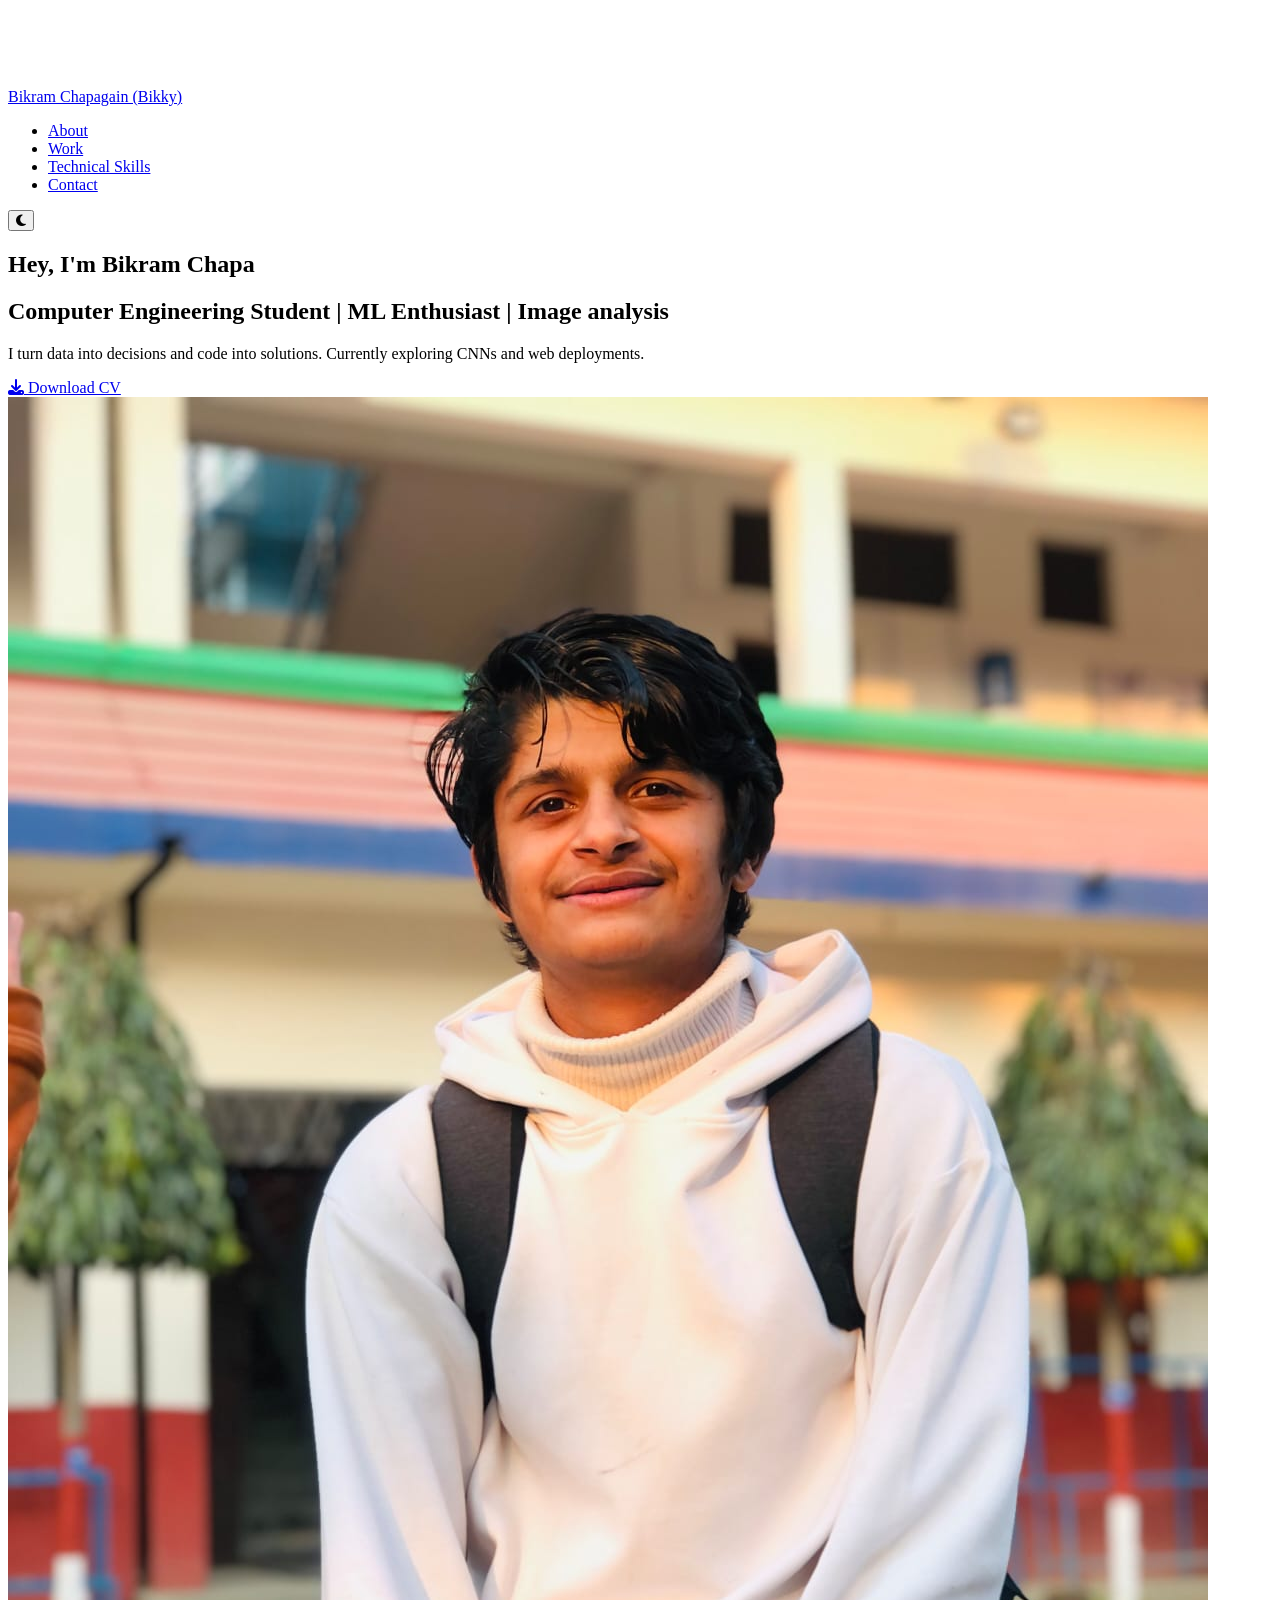
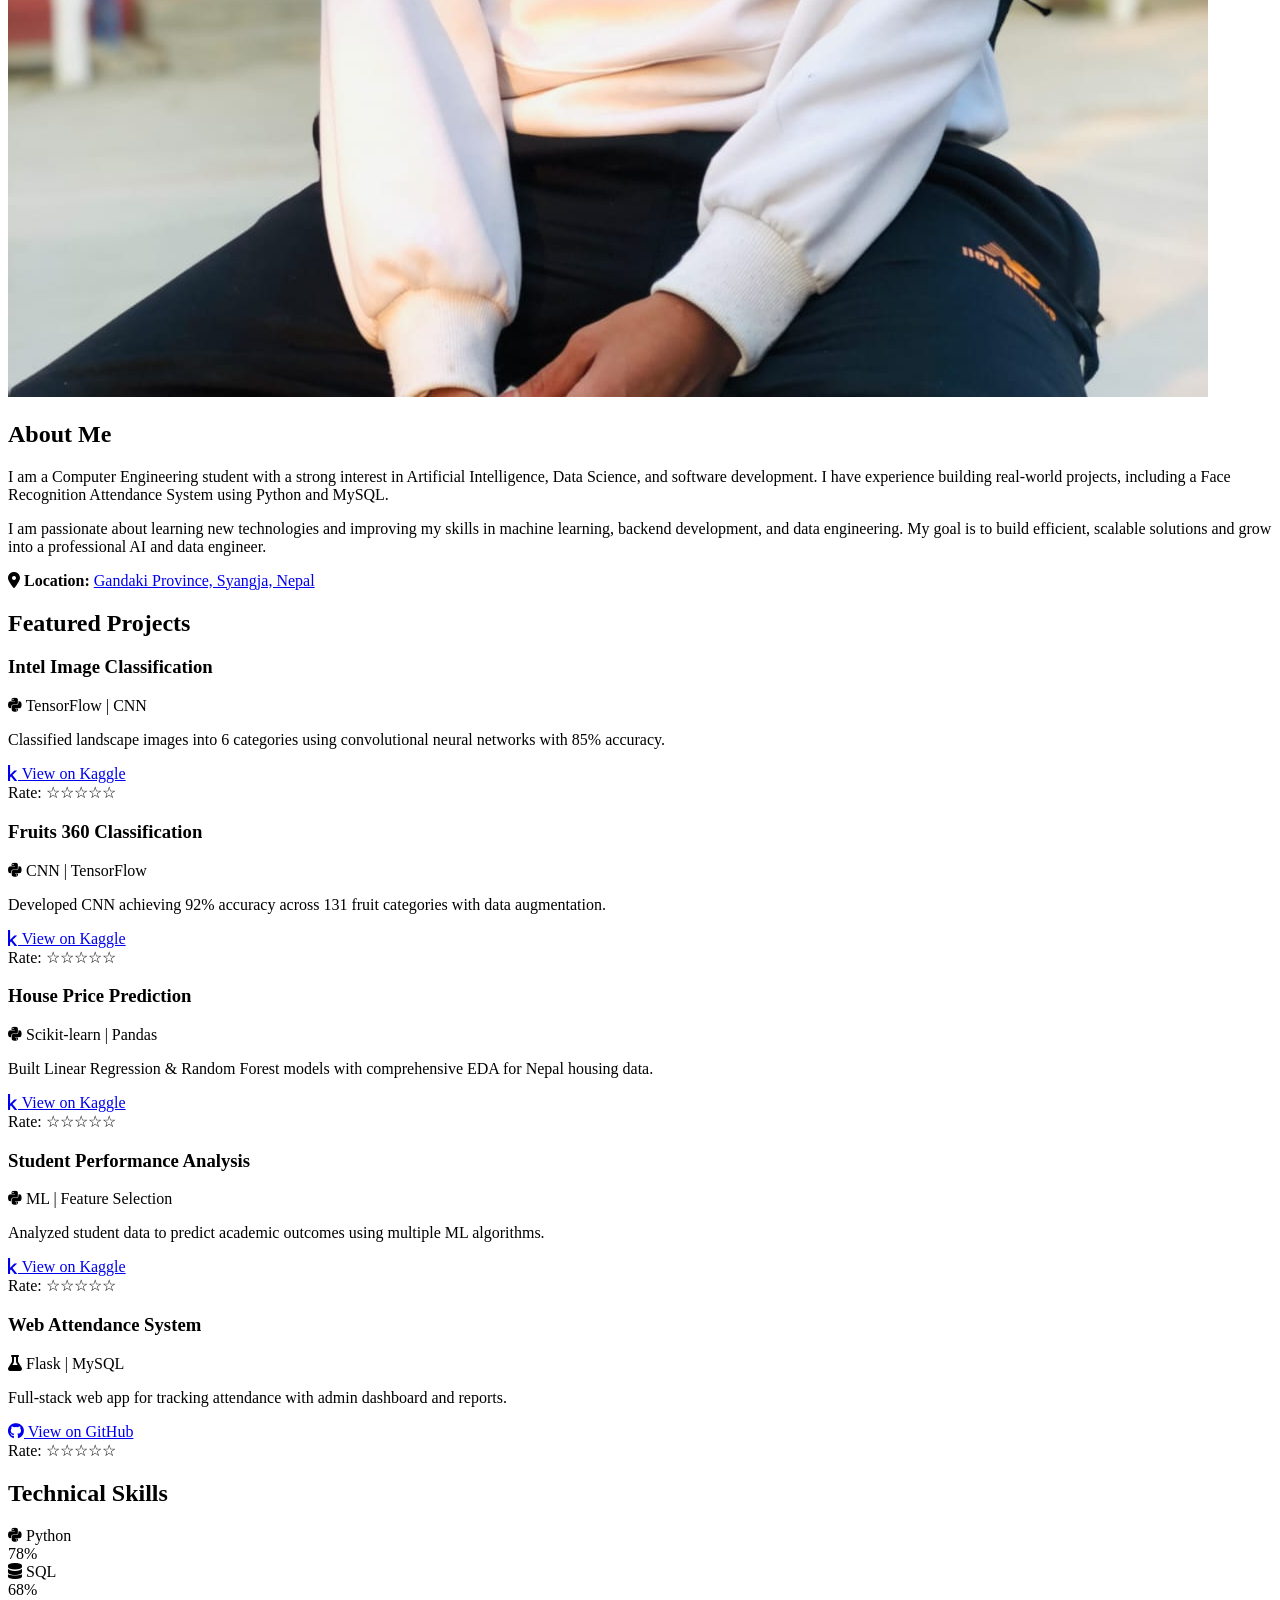
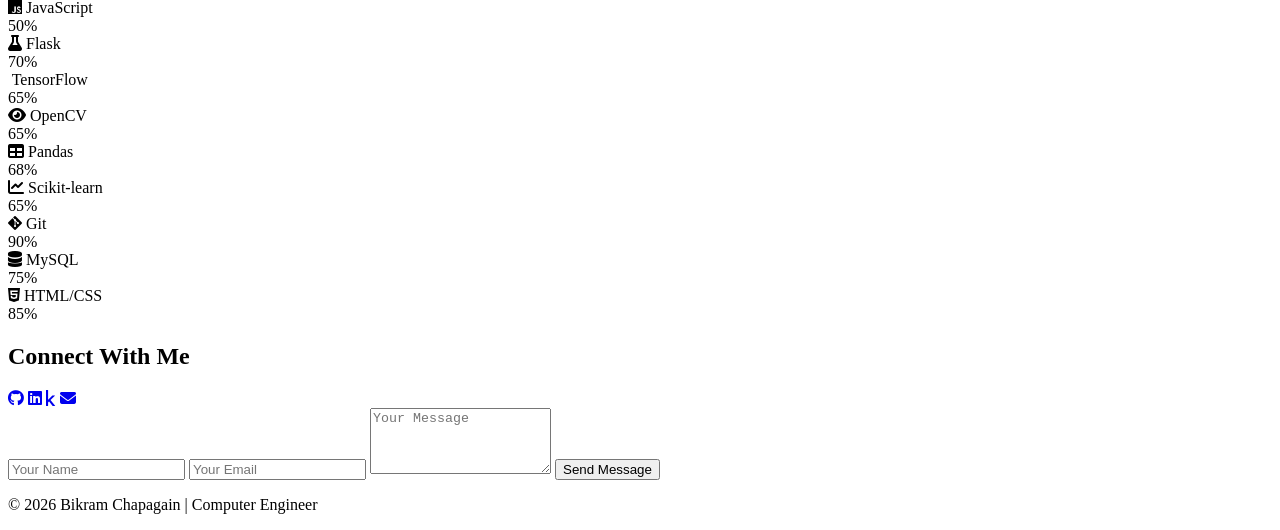
==== index.html @ f002ca0c "Updated portfolio: fixed dark mode toggle (symbols only), added profile image and CV, improved proje" ====
<!DOCTYPE html>
<html lang="en">
<head>
    <meta charset="UTF-8">
    <meta name="viewport" content="width=device-width, initial-scale=1.0">
    <title>Bikram Chapagain | Computer Engineer</title>
    
    <link rel="stylesheet" href="CSS/style.css">
    <link href="https://fonts.googleapis.com/css2?family=Inter:wght@300;400;600;700&display=swap" rel="stylesheet">
    <link rel="stylesheet" href="https://cdnjs.cloudflare.com/ajax/libs/font-awesome/6.5.1/css/all.min.css">
</head>
<body>
    <div class="stars-bg" id="starsBg"></div>

    <nav>
        <div class="container">
            <a href="#" class="logo">Bikram Chapagain (Bikky)</a>
            <ul class="nav-links">
                <li><a href="#about">About</a></li>
                <li><a href="#work">Work</a></li>
                <li><a href="#skills">Technical Skills</a></li>
                <li><a href="#contact">Contact</a></li>
            </ul>
            <button id="darkModeToggle" class="dark-mode-btn">
                <i class="fas fa-moon"></i>
            </button>
        </div>
    </nav>

    <main>
        <!-- Hero Section -->
        <section class="hero">
            <div class="container">
                <div class="hero-wrapper">
                    <div class="hero-text">
                        <h1>Hey, I'm <span class="highlight" id="typingName"></span></h1>
                        <h2>Computer Engineering Student | ML Enthusiast | Image analysis</h2>
                        <p>I turn data into decisions and code into solutions. Currently exploring CNNs and web deployments.</p>
                        <a href="img/cv_Bikram.pdf" download class="btn-cv">
                            <i class="fas fa-download"></i> Download CV
                        </a>
                    </div>
                    <div class="hero-image">
                        <img src="img/profile.png" alt="Bikram Chapagain" class="profile-img">
                    </div>
                </div>
            </div>
        </section>

        <!-- About Section -->
        <section id="about" class="about">
            <div class="container">
                <h2 class="section-title">About Me</h2>
                <div class="about-content">
                    <p>I am a Computer Engineering student with a strong interest in Artificial Intelligence, Data Science, and software development. I have experience building real-world projects, including a Face Recognition Attendance System using Python and MySQL.</p>
                    <p>I am passionate about learning new technologies and improving my skills in machine learning, backend development, and data engineering. My goal is to build efficient, scalable solutions and grow into a professional AI and data engineer.</p>
                    <p><i class="fas fa-map-marker-alt"></i> <strong>Location:</strong> <a href="https://www.google.com/maps?q=Arjunchupari+Rural+Municipality+Syangja+Nepal" target="_blank" class="location-link">Gandaki Province, Syangja, Nepal</a></p>
                </div>
            </div>
        </section>

        <!-- Projects Section -->
        <section id="work" class="projects">
            <div class="container">
                <h2 class="section-title">Featured Projects</h2>
                <div class="project-grid">
                    <div class="project-card">
                        <h3>Intel Image Classification</h3>
                        <p class="tech"><i class="fab fa-python"></i> TensorFlow | CNN</p>
                        <p>Classified landscape images into 6 categories using convolutional neural networks with 85% accuracy.</p>
                        <div class="project-links">
                            <a href="https://www.kaggle.com/code/bikramchapagain/intel-image-classification-project" target="_blank" class="project-link"><i class="fab fa-kaggle"></i> View on Kaggle</a>
                        </div>
                        <div class="rating" data-project="intel">
                            <span>Rate: </span>
                            <span class="stars" data-rating="0">☆☆☆☆☆</span>
                            <span class="rating-message"></span>
                        </div>
                    </div>
                    <div class="project-card">
                        <h3>Fruits 360 Classification</h3>
                        <p class="tech"><i class="fab fa-python"></i> CNN | TensorFlow</p>
                        <p>Developed CNN achieving 92% accuracy across 131 fruit categories with data augmentation.</p>
                        <div class="project-links">
                            <a href="https://www.kaggle.com/code/bikramchapagain/fruits-360-image-classification-project" target="_blank" class="project-link"><i class="fab fa-kaggle"></i> View on Kaggle</a>
                        </div>
                        <div class="rating" data-project="fruits">
                            <span>Rate: </span>
                            <span class="stars" data-rating="0">☆☆☆☆☆</span>
                            <span class="rating-message"></span>
                        </div>
                    </div>
                    <div class="project-card">
                        <h3>House Price Prediction</h3>
                        <p class="tech"><i class="fab fa-python"></i> Scikit-learn | Pandas</p>
                        <p>Built Linear Regression & Random Forest models with comprehensive EDA for Nepal housing data.</p>
                        <div class="project-links">
                            <a href="https://www.kaggle.com/code/bikramchapagain/house-price-prediction" target="_blank" class="project-link"><i class="fab fa-kaggle"></i> View on Kaggle</a>
                        </div>
                        <div class="rating" data-project="houseprice">
                            <span>Rate: </span>
                            <span class="stars" data-rating="0">☆☆☆☆☆</span>
                            <span class="rating-message"></span>
                        </div>
                    </div>
                    <div class="project-card">
                        <h3>Student Performance Analysis</h3>
                        <p class="tech"><i class="fab fa-python"></i> ML | Feature Selection</p>
                        <p>Analyzed student data to predict academic outcomes using multiple ML algorithms.</p>
                        <div class="project-links">
                            <a href="https://www.kaggle.com/code/bikramchapagain/student-academic-performance-analysis-grade-p" target="_blank" class="project-link"><i class="fab fa-kaggle"></i> View on Kaggle</a>
                        </div>
                        <div class="rating" data-project="student">
                            <span>Rate: </span>
                            <span class="stars" data-rating="0">☆☆☆☆☆</span>
                            <span class="rating-message"></span>
                        </div>
                    </div>
                    <div class="project-card">
                        <h3>Web Attendance System</h3>
                        <p class="tech"><i class="fas fa-flask"></i> Flask | MySQL</p>
                        <p>Full-stack web app for tracking attendance with admin dashboard and reports.</p>
                        <div class="project-links">
                            <a href="https://github.com/bikram76334" target="_blank" class="project-link"><i class="fab fa-github"></i> View on GitHub</a>
                        </div>
                        <div class="rating" data-project="attendance">
                            <span>Rate: </span>
                            <span class="stars" data-rating="0">☆☆☆☆☆</span>
                            <span class="rating-message"></span>
                        </div>
                    </div>
                </div>
            </div>
        </section>

        <!-- Skills Section -->
        <section id="skills" class="skills-section">
            <div class="container">
                <h2 class="section-title">Technical Skills</h2>
                <div class="skill-list">
                    <div class="skill-item"><span><i class="fab fa-python"></i> Python</span><div class="progress-bar"><div class="progress" style="width: 78%"></div></div><span class="percentage">78%</span></div>
                    <div class="skill-item"><span><i class="fas fa-database"></i> SQL</span><div class="progress-bar"><div class="progress" style="width: 68%"></div></div><span class="percentage">68%</span></div>
                    <div class="skill-item"><span><i class="fab fa-js"></i> JavaScript</span><div class="progress-bar"><div class="progress" style="width: 50%"></div></div><span class="percentage">50%</span></div>
                    <div class="skill-item"><span><i class="fas fa-flask"></i> Flask</span><div class="progress-bar"><div class="progress" style="width: 70%"></div></div><span class="percentage">70%</span></div>
                    <div class="skill-item"><span><i class="fab fa-tensorflow"></i> TensorFlow</span><div class="progress-bar"><div class="progress" style="width: 65%"></div></div><span class="percentage">65%</span></div>
                    <div class="skill-item"><span><i class="fas fa-eye"></i> OpenCV</span><div class="progress-bar"><div class="progress" style="width: 65%"></div></div><span class="percentage">65%</span></div>
                    <div class="skill-item"><span><i class="fas fa-table"></i> Pandas</span><div class="progress-bar"><div class="progress" style="width: 68%"></div></div><span class="percentage">68%</span></div>
                    <div class="skill-item"><span><i class="fas fa-chart-line"></i> Scikit-learn</span><div class="progress-bar"><div class="progress" style="width: 65%"></div></div><span class="percentage">65%</span></div>
                    <div class="skill-item"><span><i class="fab fa-git-alt"></i> Git</span><div class="progress-bar"><div class="progress" style="width: 90%"></div></div><span class="percentage">90%</span></div>
                    <div class="skill-item"><span><i class="fas fa-database"></i> MySQL</span><div class="progress-bar"><div class="progress" style="width: 75%"></div></div><span class="percentage">75%</span></div>
                    <div class="skill-item"><span><i class="fab fa-html5"></i> HTML/CSS</span><div class="progress-bar"><div class="progress" style="width: 85%"></div></div><span class="percentage">85%</span></div>
                </div>
            </div>
        </section>

        <!-- Contact Section -->
        <section id="contact" class="contact">
            <div class="container">
                <h2 class="section-title">Connect With Me</h2>
                <div class="contact-grid">
                    <div class="social-icons">
                        <a href="https://github.com/bikram76334" target="_blank" class="social-icon"><i class="fab fa-github"></i></a>
                        <a href="https://www.linkedin.com/in/bikram-chapagain-55b364392" target="_blank" class="social-icon"><i class="fab fa-linkedin"></i></a>
                        <a href="https://www.kaggle.com/bikramchapagain" target="_blank" class="social-icon"><i class="fab fa-kaggle"></i></a>
                        <a href="mailto:bikram204sharma@gmail.com" class="social-icon"><i class="fas fa-envelope"></i></a>
                    </div>
                    <form class="contact-form" id="contactForm">
                        <input type="text" name="name" placeholder="Your Name" required>
                        <input type="email" name="email" placeholder="Your Email" required>
                        <textarea name="message" rows="4" placeholder="Your Message" required></textarea>
                        <button type="submit" class="btn-primary">Send Message</button>
                        <div id="formStatus" style="margin-top: 10px;"></div>
                    </form>
                </div>
            </div>
        </section>
    </main>

    <footer>
        <div class="container">
            <p>© 2026 Bikram Chapagain | Computer Engineer</p>
        </div>
    </footer>

    <script>
        // Dark Mode - Symbols only
        const darkModeToggle = document.getElementById('darkModeToggle');
        const body = document.body;
        
        // Check saved preference
        if (localStorage.getItem('darkMode') === 'enabled') {
            body.classList.add('dark-mode');
            darkModeToggle.innerHTML = '<i class="fas fa-sun"></i>';
        } else {
            darkModeToggle.innerHTML = '<i class="fas fa-moon"></i>';
        }
        
        // Toggle dark mode
        darkModeToggle.addEventListener('click', () => {
            body.classList.toggle('dark-mode');
            
            if (body.classList.contains('dark-mode')) {
                localStorage.setItem('darkMode', 'enabled');
                darkModeToggle.innerHTML = '<i class="fas fa-sun"></i>';
            } else {
                localStorage.setItem('darkMode', 'disabled');
                darkModeToggle.innerHTML = '<i class="fas fa-moon"></i>';
            }
        });

        // Typing animation
        const names = ["Bikram Chapagain", "Bikky"];
        let nameIndex = 0, charIndex = 0, isDeleting = false;
        const typingElement = document.getElementById("typingName");
        
        function typeEffect() {
            if (!typingElement) return;
            const currentName = names[nameIndex];
            if (isDeleting) {
                charIndex--;
                typingElement.textContent = currentName.substring(0, charIndex);
            } else {
                charIndex++;
                typingElement.textContent = currentName.substring(0, charIndex);
            }
            if (!isDeleting && charIndex === currentName.length) {
                isDeleting = true;
                setTimeout(typeEffect, 2000);
                return;
            }
            if (isDeleting && charIndex === 0) {
                isDeleting = false;
                nameIndex = (nameIndex + 1) % names.length;
                setTimeout(typeEffect, 500);
                return;
            }
            setTimeout(typeEffect, isDeleting ? 100 : 150);
        }
        typeEffect();

        // Rating system
        function updateStarsDisplay(element, rating) {
            const fullStars = '★'.repeat(rating);
            const emptyStars = '☆'.repeat(5 - rating);
            element.textContent = fullStars + emptyStars;
        }
        
        document.querySelectorAll('.rating').forEach(ratingContainer => {
            const starsSpan = ratingContainer.querySelector('.stars');
            const messageSpan = ratingContainer.querySelector('.rating-message');
            const projectId = ratingContainer.dataset.project;
            const savedRating = localStorage.getItem(`rating_${projectId}`);
            
            if (savedRating) {
                updateStarsDisplay(starsSpan, parseInt(savedRating));
                messageSpan.textContent = `⭐ Rated ${savedRating}/5`;
            }
            
            starsSpan.addEventListener('click', (e) => {
                const rect = starsSpan.getBoundingClientRect();
                const clickX = e.clientX - rect.left;
                const starWidth = rect.width / 5;
                const rating = Math.floor(clickX / starWidth) + 1;
                localStorage.setItem(`rating_${projectId}`, rating);
                updateStarsDisplay(starsSpan, rating);
                messageSpan.textContent = `⭐ Thanks! You rated ${rating}/5`;
                setTimeout(() => {
                    messageSpan.textContent = `Rated ${rating}/5`;
                }, 2000);
            });
        });

        // Contact form
        document.getElementById('contactForm').addEventListener('submit', function(e) {
            e.preventDefault();
            document.getElementById('formStatus').innerHTML = '<p style="color: #10b981;">✓ Message sent! I\'ll get back to you soon.</p>';
            this.reset();
            setTimeout(() => {
                document.getElementById('formStatus').innerHTML = '';
            }, 3000);
        });

        // Animate progress bars
        const observerOptions = { threshold: 0.5 };
        const observer = new IntersectionObserver((entries) => {
            entries.forEach(entry => {
                if (entry.isIntersecting) {
                    const progressBars = entry.target.querySelectorAll('.progress');
                    progressBars.forEach(bar => {
                        const width = bar.style.width;
                        bar.style.width = '0';
                        setTimeout(() => { bar.style.width = width; }, 100);
                    });
                    observer.unobserve(entry.target);
                }
            });
        }, observerOptions);
        
        const skillsSection = document.querySelector('#skills');
        if (skillsSection) observer.observe(skillsSection);

        // Smooth scrolling
        document.querySelectorAll('a[href^="#"]').forEach(anchor => {
            anchor.addEventListener('click', function (e) {
                e.preventDefault();
                const target = document.querySelector(this.getAttribute('href'));
                if (target) {
                    target.scrollIntoView({ behavior: 'smooth' });
                }
            });
        });
        
        // Create stars
        function createStars() {
            const starsBg = document.getElementById('starsBg');
            for (let i = 0; i < 30; i++) {
                const star = document.createElement('div');
                star.className = 'star';
                star.style.left = Math.random() * 100 + '%';
                star.style.top = Math.random() * 100 + '%';
                star.style.width = Math.random() * 3 + 1 + 'px';
                star.style.height = star.style.width;
                star.style.animationDelay = Math.random() * 3 + 's';
                starsBg.appendChild(star);
            }
        }
        createStars();
    </script>
</body>
</html>
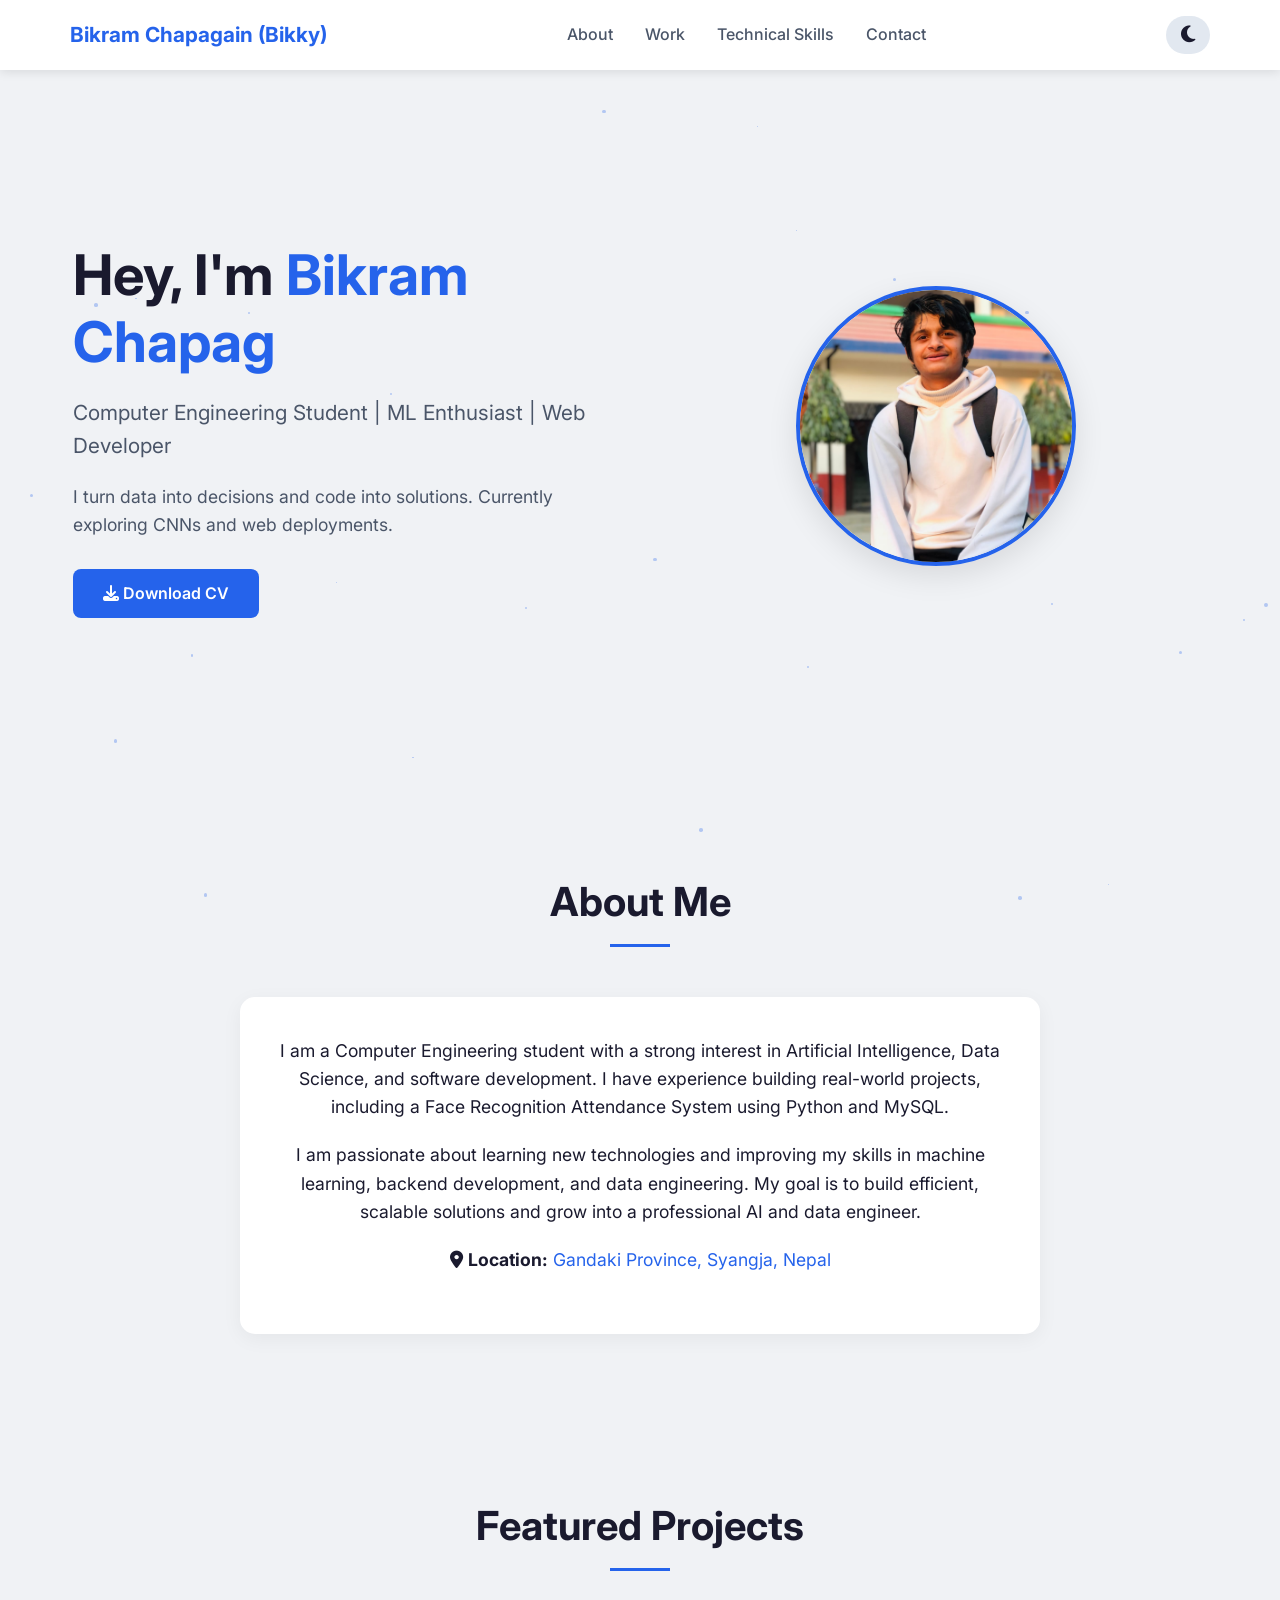
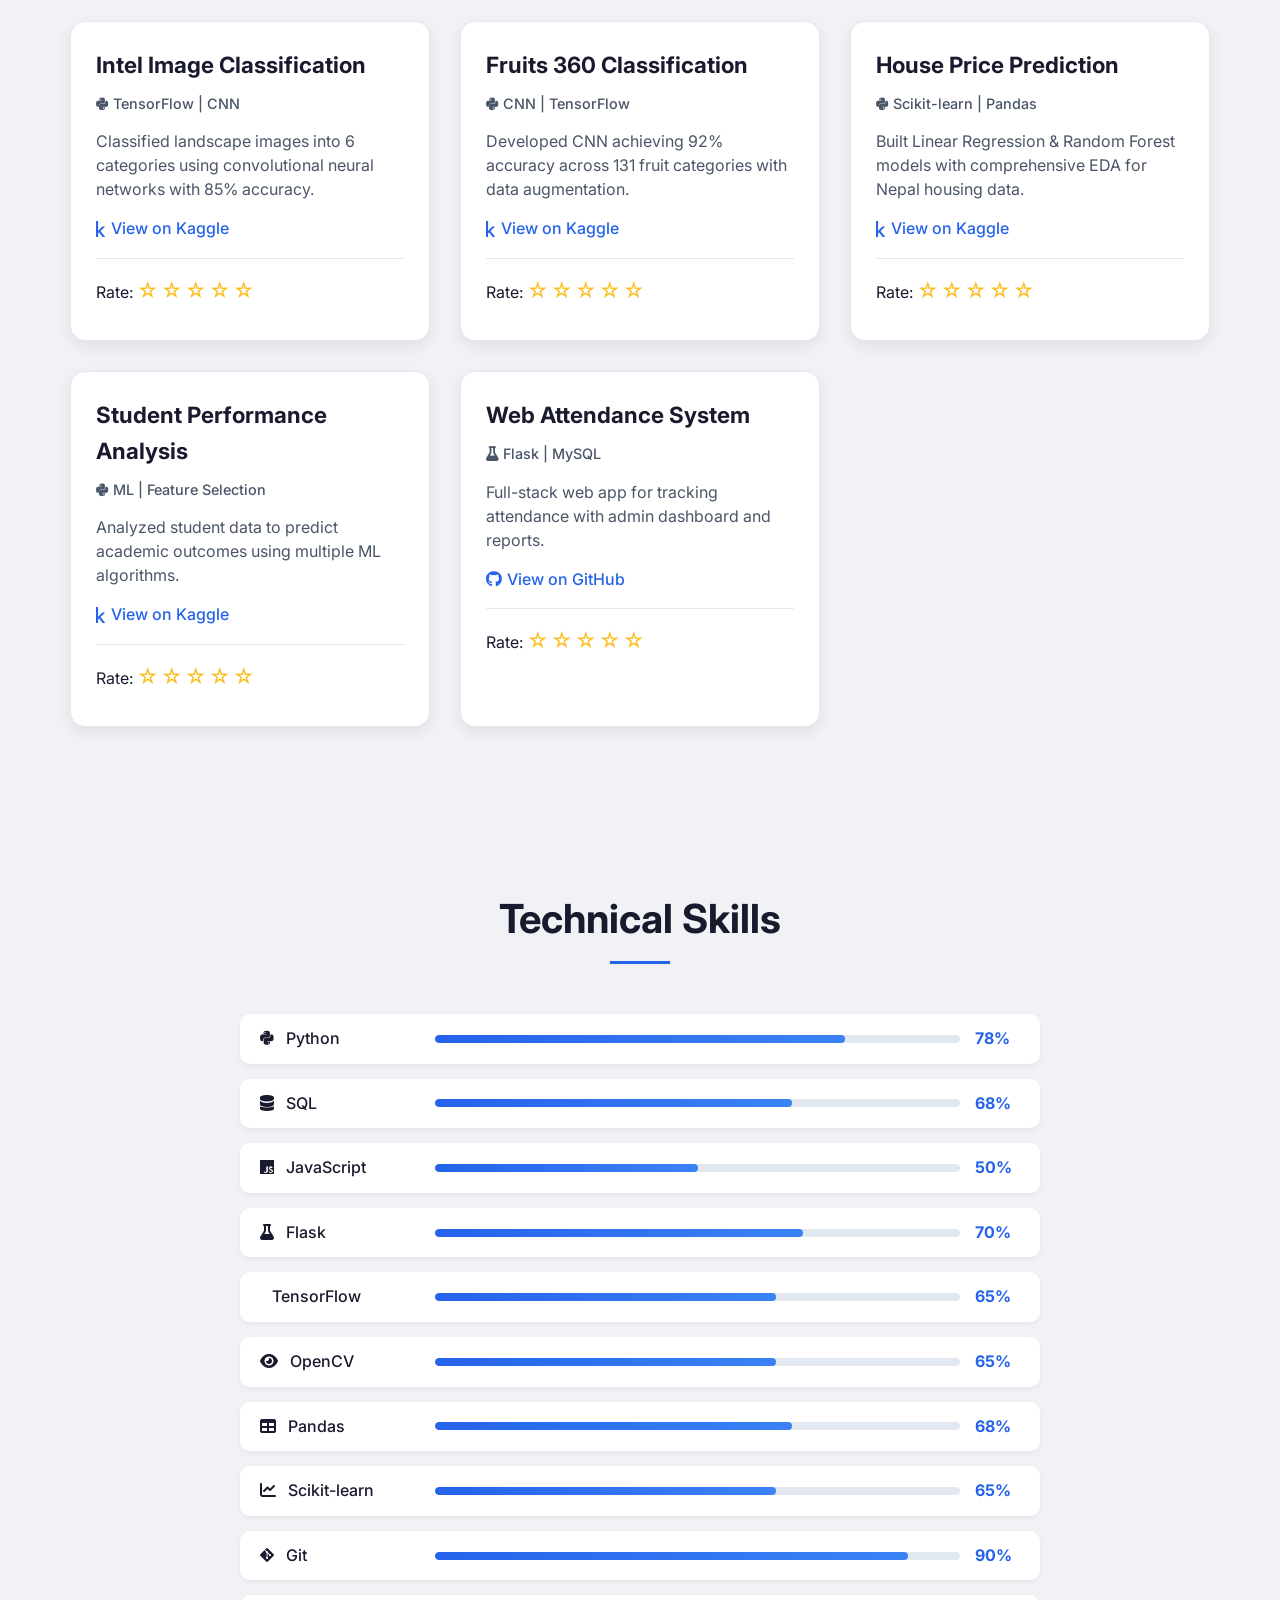
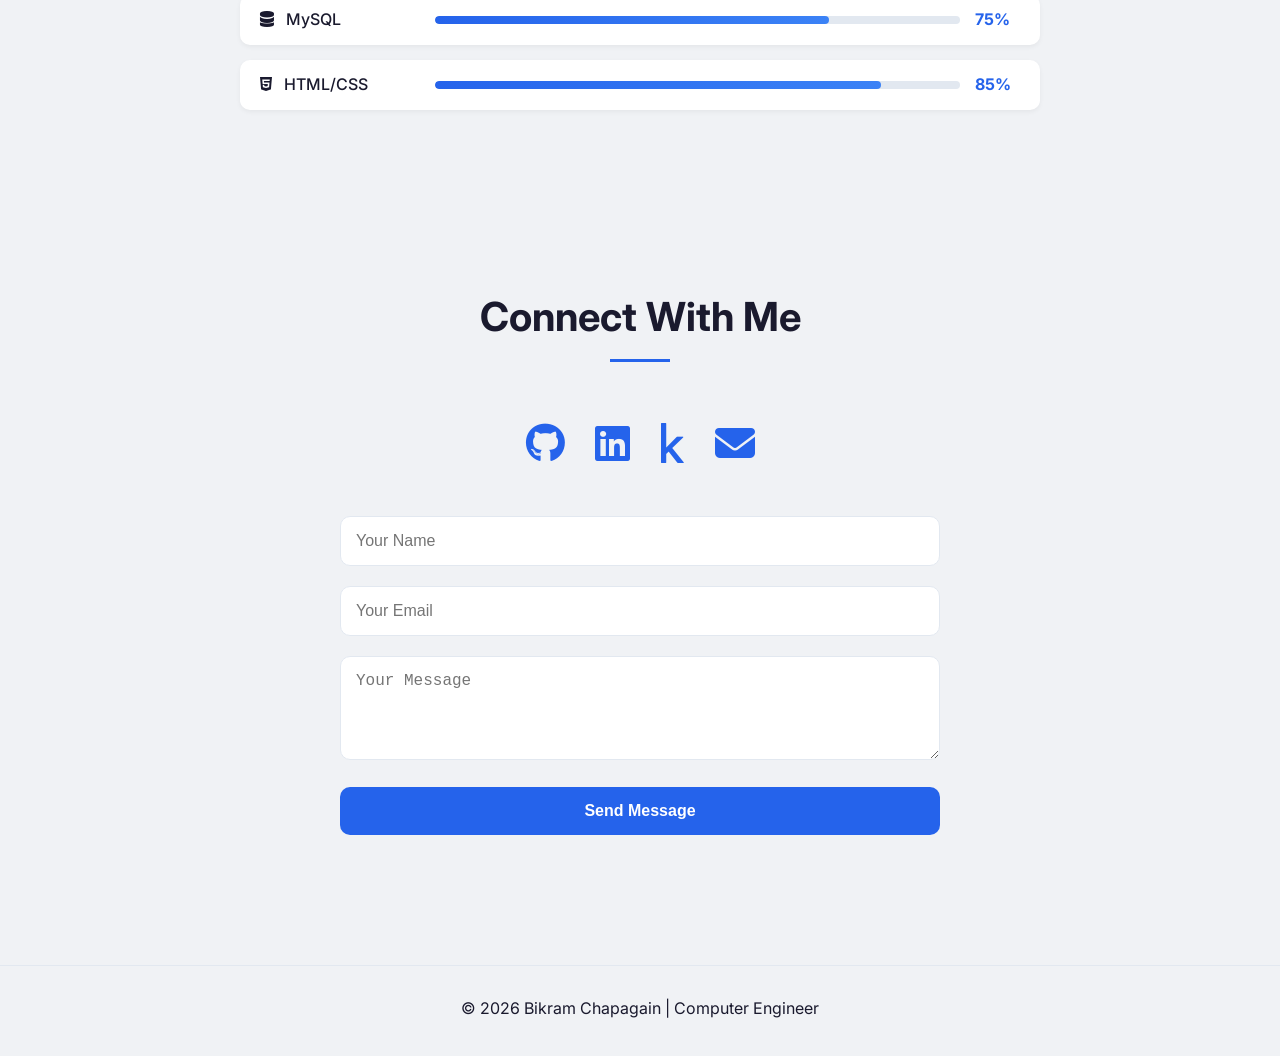
==== commit 1c3354d8: "Updates index.html" ====
--- a/index.html
+++ b/index.html
@@ -4,10 +4,554 @@
     <meta charset="UTF-8">
     <meta name="viewport" content="width=device-width, initial-scale=1.0">
     <title>Bikram Chapagain | Computer Engineer</title>
-    
-    <link rel="stylesheet" href="CSS/style.css">
     <link href="https://fonts.googleapis.com/css2?family=Inter:wght@300;400;600;700&display=swap" rel="stylesheet">
     <link rel="stylesheet" href="https://cdnjs.cloudflare.com/ajax/libs/font-awesome/6.5.1/css/all.min.css">
+    
+    <style>
+        * {
+            margin: 0;
+            padding: 0;
+            box-sizing: border-box;
+        }
+
+        body {
+            font-family: 'Inter', 'Segoe UI', sans-serif;
+            background: #f0f2f5;
+            color: #1a1a2e;
+            transition: background 0.3s ease, color 0.3s ease;
+            line-height: 1.6;
+        }
+
+        /* DARK MODE */
+        body.dark-mode {
+            background: #0a0e27;
+            color: #e0e0e0;
+        }
+
+        body.dark-mode .project-card {
+            background: #151f3a;
+            border: 1px solid #2a3a5a;
+        }
+
+        body.dark-mode .skill-item {
+            background: #151f3a;
+        }
+
+        body.dark-mode .contact-form input,
+        body.dark-mode .contact-form textarea {
+            background: #151f3a;
+            border-color: #2a3a5a;
+            color: white;
+        }
+
+        body.dark-mode nav {
+            background: #0a0e27;
+            border-bottom-color: #2a3a5a;
+        }
+
+        body.dark-mode .about-content {
+            background: #151f3a;
+        }
+
+        /* Container */
+        .container {
+            max-width: 1200px;
+            margin: 0 auto;
+            padding: 0 30px;
+        }
+
+        /* Navigation */
+        nav {
+            background: white;
+            box-shadow: 0 2px 10px rgba(0, 0, 0, 0.1);
+            position: sticky;
+            top: 0;
+            z-index: 100;
+            padding: 1rem 0;
+            transition: background 0.3s ease;
+        }
+
+        nav .container {
+            display: flex;
+            justify-content: space-between;
+            align-items: center;
+            flex-wrap: wrap;
+            gap: 20px;
+        }
+
+        .logo {
+            font-size: 1.3rem;
+            font-weight: 700;
+            color: #2563eb;
+            text-decoration: none;
+        }
+
+        .nav-links {
+            display: flex;
+            gap: 2rem;
+            list-style: none;
+        }
+
+        .nav-links a {
+            color: #4a5568;
+            text-decoration: none;
+            transition: color 0.3s;
+            font-weight: 500;
+        }
+
+        body.dark-mode .nav-links a {
+            color: #cbd5e1;
+        }
+
+        .nav-links a:hover {
+            color: #2563eb;
+        }
+
+        .dark-mode-btn {
+            background: #e2e8f0;
+            border: none;
+            font-size: 1.2rem;
+            cursor: pointer;
+            padding: 8px 15px;
+            border-radius: 25px;
+            transition: all 0.3s;
+            color: #1a1a2e;
+        }
+
+        body.dark-mode .dark-mode-btn {
+            background: #2d3748;
+            color: #ffd700;
+        }
+
+        .dark-mode-btn:hover {
+            transform: scale(1.05);
+        }
+
+        /* Hero Section */
+        .hero {
+            padding: 80px 0;
+            min-height: 80vh;
+            display: flex;
+            align-items: center;
+        }
+
+        .hero-wrapper {
+            display: flex;
+            align-items: center;
+            gap: 50px;
+            flex-wrap: wrap;
+        }
+
+        .hero-text {
+            flex: 1;
+        }
+
+        .hero-text h1 {
+            font-size: 3.5rem;
+            margin-bottom: 20px;
+            line-height: 1.2;
+            color: #1a1a2e;
+        }
+
+        body.dark-mode .hero-text h1 {
+            color: white;
+        }
+
+        .highlight {
+            color: #2563eb;
+            font-weight: bold;
+        }
+
+        .hero-text h2 {
+            font-size: 1.3rem;
+            margin-bottom: 20px;
+            font-weight: 400;
+            color: #4a5568;
+        }
+
+        body.dark-mode .hero-text h2 {
+            color: #cbd5e1;
+        }
+
+        .hero-text p {
+            margin-bottom: 30px;
+            font-size: 1.1rem;
+            color: #4a5568;
+        }
+
+        body.dark-mode .hero-text p {
+            color: #cbd5e1;
+        }
+
+        .btn-cv {
+            display: inline-block;
+            padding: 12px 30px;
+            background: #2563eb;
+            color: white;
+            text-decoration: none;
+            border-radius: 8px;
+            font-weight: 600;
+            transition: all 0.3s;
+            border: none;
+            cursor: pointer;
+        }
+
+        .btn-cv:hover {
+            background: #1d4ed8;
+            transform: translateY(-2px);
+            box-shadow: 0 5px 15px rgba(37, 99, 235, 0.3);
+        }
+
+        .hero-image {
+            flex: 1;
+            text-align: center;
+        }
+
+        .profile-img {
+            width: 280px;
+            height: 280px;
+            border-radius: 50%;
+            object-fit: cover;
+            border: 4px solid #2563eb;
+            box-shadow: 0 10px 30px rgba(0, 0, 0, 0.1);
+        }
+
+        /* Sections */
+        section {
+            padding: 80px 0;
+        }
+
+        .section-title {
+            font-size: 2.5rem;
+            margin-bottom: 50px;
+            text-align: center;
+            color: #1a1a2e;
+            position: relative;
+        }
+
+        body.dark-mode .section-title {
+            color: white;
+        }
+
+        .section-title:after {
+            content: '';
+            display: block;
+            width: 60px;
+            height: 3px;
+            background: #2563eb;
+            margin: 10px auto 0;
+        }
+
+        /* About */
+        .about-content {
+            max-width: 800px;
+            margin: 0 auto;
+            text-align: center;
+            background: white;
+            padding: 40px;
+            border-radius: 15px;
+            box-shadow: 0 5px 20px rgba(0, 0, 0, 0.05);
+        }
+
+        .about-content p {
+            margin-bottom: 20px;
+            font-size: 1.1rem;
+        }
+
+        .location-link {
+            color: #2563eb;
+            text-decoration: none;
+        }
+
+        .location-link:hover {
+            text-decoration: underline;
+        }
+
+        /* Projects Grid */
+        .project-grid {
+            display: grid;
+            grid-template-columns: repeat(auto-fit, minmax(350px, 1fr));
+            gap: 30px;
+        }
+
+        .project-card {
+            background: white;
+            padding: 25px;
+            border-radius: 15px;
+            transition: all 0.3s;
+            box-shadow: 0 5px 15px rgba(0, 0, 0, 0.08);
+            border: 1px solid #e2e8f0;
+        }
+
+        .project-card:hover {
+            transform: translateY(-5px);
+            box-shadow: 0 10px 30px rgba(0, 0, 0, 0.15);
+        }
+
+        .project-card h3 {
+            font-size: 1.4rem;
+            margin-bottom: 10px;
+            color: #1a1a2e;
+        }
+
+        body.dark-mode .project-card h3 {
+            color: white;
+        }
+
+        .tech {
+            color: #2563eb;
+            font-size: 0.9rem;
+            margin-bottom: 15px;
+            font-weight: 500;
+        }
+
+        .project-card p {
+            margin-bottom: 15px;
+            color: #4a5568;
+            line-height: 1.5;
+        }
+
+        body.dark-mode .project-card p {
+            color: #cbd5e1;
+        }
+
+        .project-links {
+            margin: 15px 0;
+        }
+
+        .project-link {
+            color: #2563eb;
+            text-decoration: none;
+            display: inline-flex;
+            align-items: center;
+            gap: 5px;
+            font-weight: 500;
+        }
+
+        .project-link:hover {
+            text-decoration: underline;
+        }
+
+        .rating {
+            margin-top: 15px;
+            padding-top: 15px;
+            border-top: 1px solid #e2e8f0;
+        }
+
+        body.dark-mode .rating {
+            border-top-color: #2a3a5a;
+        }
+
+        .stars {
+            cursor: pointer;
+            font-size: 1.3rem;
+            letter-spacing: 3px;
+            color: #fbbf24;
+        }
+
+        .rating-message {
+            display: block;
+            margin-top: 8px;
+            font-size: 0.85rem;
+            color: #10b981;
+        }
+
+        /* Skills Section */
+        .skill-list {
+            max-width: 800px;
+            margin: 0 auto;
+        }
+
+        .skill-item {
+            margin-bottom: 15px;
+            display: flex;
+            align-items: center;
+            gap: 15px;
+            flex-wrap: wrap;
+            background: white;
+            padding: 12px 20px;
+            border-radius: 10px;
+            box-shadow: 0 2px 5px rgba(0, 0, 0, 0.05);
+        }
+
+        body.dark-mode .skill-item {
+            background: #151f3a;
+        }
+
+        .skill-item span:first-child {
+            width: 160px;
+            font-weight: 500;
+        }
+
+        .skill-item i {
+            margin-right: 8px;
+        }
+
+        .progress-bar {
+            flex: 1;
+            height: 8px;
+            background: #e2e8f0;
+            border-radius: 10px;
+            overflow: hidden;
+        }
+
+        body.dark-mode .progress-bar {
+            background: #2a3a5a;
+        }
+
+        .progress {
+            height: 100%;
+            background: linear-gradient(90deg, #2563eb, #3b82f6);
+            width: 0;
+            transition: width 1s ease;
+            border-radius: 10px;
+        }
+
+        .percentage {
+            width: 45px;
+            font-weight: bold;
+            color: #2563eb;
+        }
+
+        /* Contact */
+        .contact-grid {
+            max-width: 600px;
+            margin: 0 auto;
+        }
+
+        .social-icons {
+            display: flex;
+            justify-content: center;
+            gap: 30px;
+            margin-bottom: 40px;
+        }
+
+        .social-icon {
+            font-size: 2.5rem;
+            color: #2563eb;
+            transition: all 0.3s;
+        }
+
+        .social-icon:hover {
+            transform: translateY(-5px);
+            color: #1d4ed8;
+        }
+
+        .contact-form input,
+        .contact-form textarea {
+            width: 100%;
+            padding: 15px;
+            margin-bottom: 20px;
+            background: white;
+            border: 1px solid #e2e8f0;
+            border-radius: 10px;
+            color: #1a1a2e;
+            font-size: 1rem;
+            transition: all 0.3s;
+        }
+
+        .contact-form input:focus,
+        .contact-form textarea:focus {
+            outline: none;
+            border-color: #2563eb;
+            box-shadow: 0 0 0 3px rgba(37, 99, 235, 0.1);
+        }
+
+        .btn-primary {
+            width: 100%;
+            padding: 15px;
+            background: #2563eb;
+            color: white;
+            border: none;
+            border-radius: 10px;
+            cursor: pointer;
+            font-weight: 600;
+            font-size: 1rem;
+            transition: all 0.3s;
+        }
+
+        .btn-primary:hover {
+            background: #1d4ed8;
+            transform: translateY(-2px);
+        }
+
+        footer {
+            text-align: center;
+            padding: 30px 0;
+            border-top: 1px solid #e2e8f0;
+            margin-top: 40px;
+        }
+
+        body.dark-mode footer {
+            border-top-color: #2a3a5a;
+        }
+
+        /* Stars background */
+        .stars-bg {
+            position: fixed;
+            top: 0;
+            left: 0;
+            width: 100%;
+            height: 100%;
+            pointer-events: none;
+            z-index: -1;
+        }
+
+        .star {
+            position: absolute;
+            background: #2563eb;
+            border-radius: 50%;
+            opacity: 0.3;
+            animation: twinkle 3s infinite;
+        }
+
+        body.dark-mode .star {
+            background: white;
+            opacity: 0.5;
+        }
+
+        @keyframes twinkle {
+            0%, 100% { opacity: 0.1; }
+            50% { opacity: 0.5; }
+        }
+
+        /* Responsive */
+        @media (max-width: 768px) {
+            .hero-wrapper {
+                flex-direction: column-reverse;
+                text-align: center;
+            }
+            
+            .hero-text h1 {
+                font-size: 2.5rem;
+            }
+            
+            .nav-links {
+                gap: 15px;
+            }
+            
+            .logo {
+                font-size: 1.1rem;
+            }
+            
+            .skill-item {
+                flex-direction: column;
+                align-items: flex-start;
+            }
+            
+            .progress-bar {
+                width: 100%;
+            }
+            
+            .section-title {
+                font-size: 2rem;
+            }
+            
+            .project-grid {
+                grid-template-columns: 1fr;
+            }
+        }
+    </style>
 </head>
 <body>
     <div class="stars-bg" id="starsBg"></div>
@@ -34,7 +578,7 @@
                 <div class="hero-wrapper">
                     <div class="hero-text">
                         <h1>Hey, I'm <span class="highlight" id="typingName"></span></h1>
-                        <h2>Computer Engineering Student | ML Enthusiast | Image analysis</h2>
+                        <h2>Computer Engineering Student | ML Enthusiast | Web Developer</h2>
                         <p>I turn data into decisions and code into solutions. Currently exploring CNNs and web deployments.</p>
                         <a href="img/cv_Bikram.pdf" download class="btn-cv">
                             <i class="fas fa-download"></i> Download CV
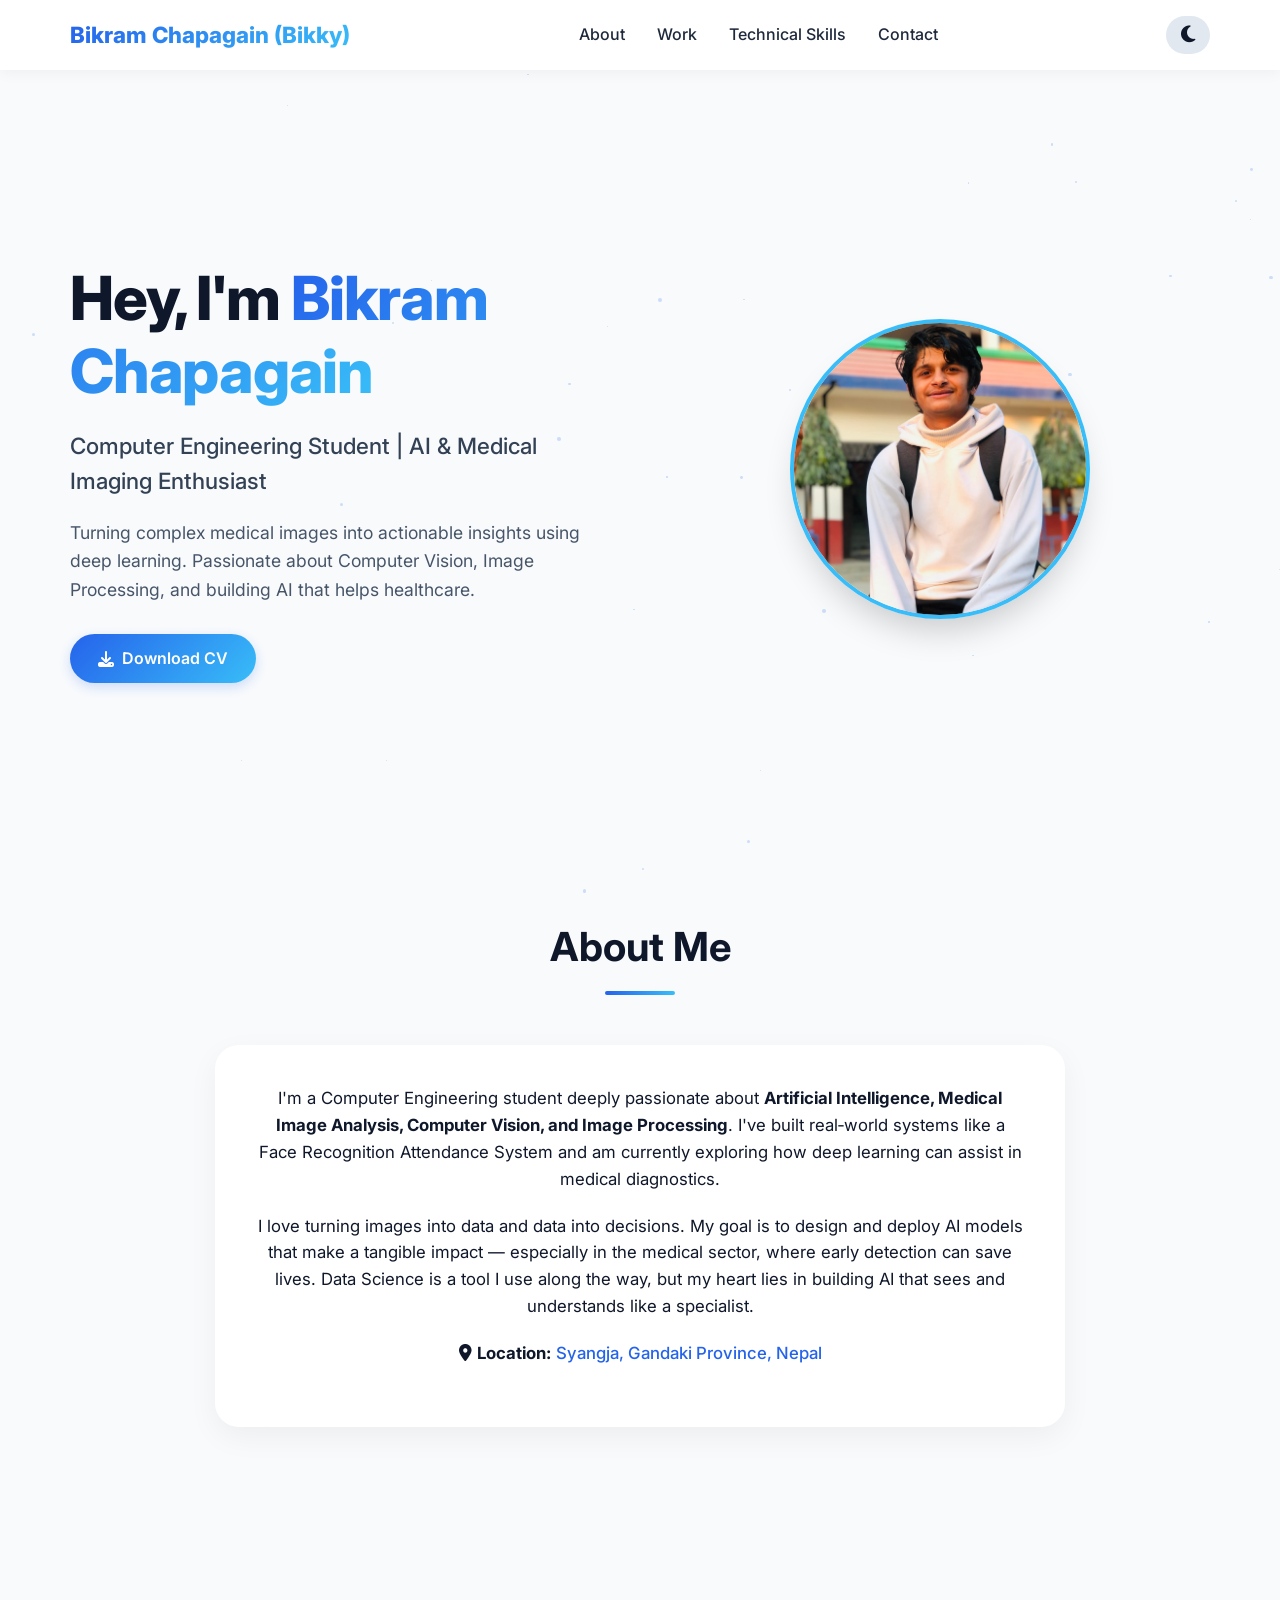
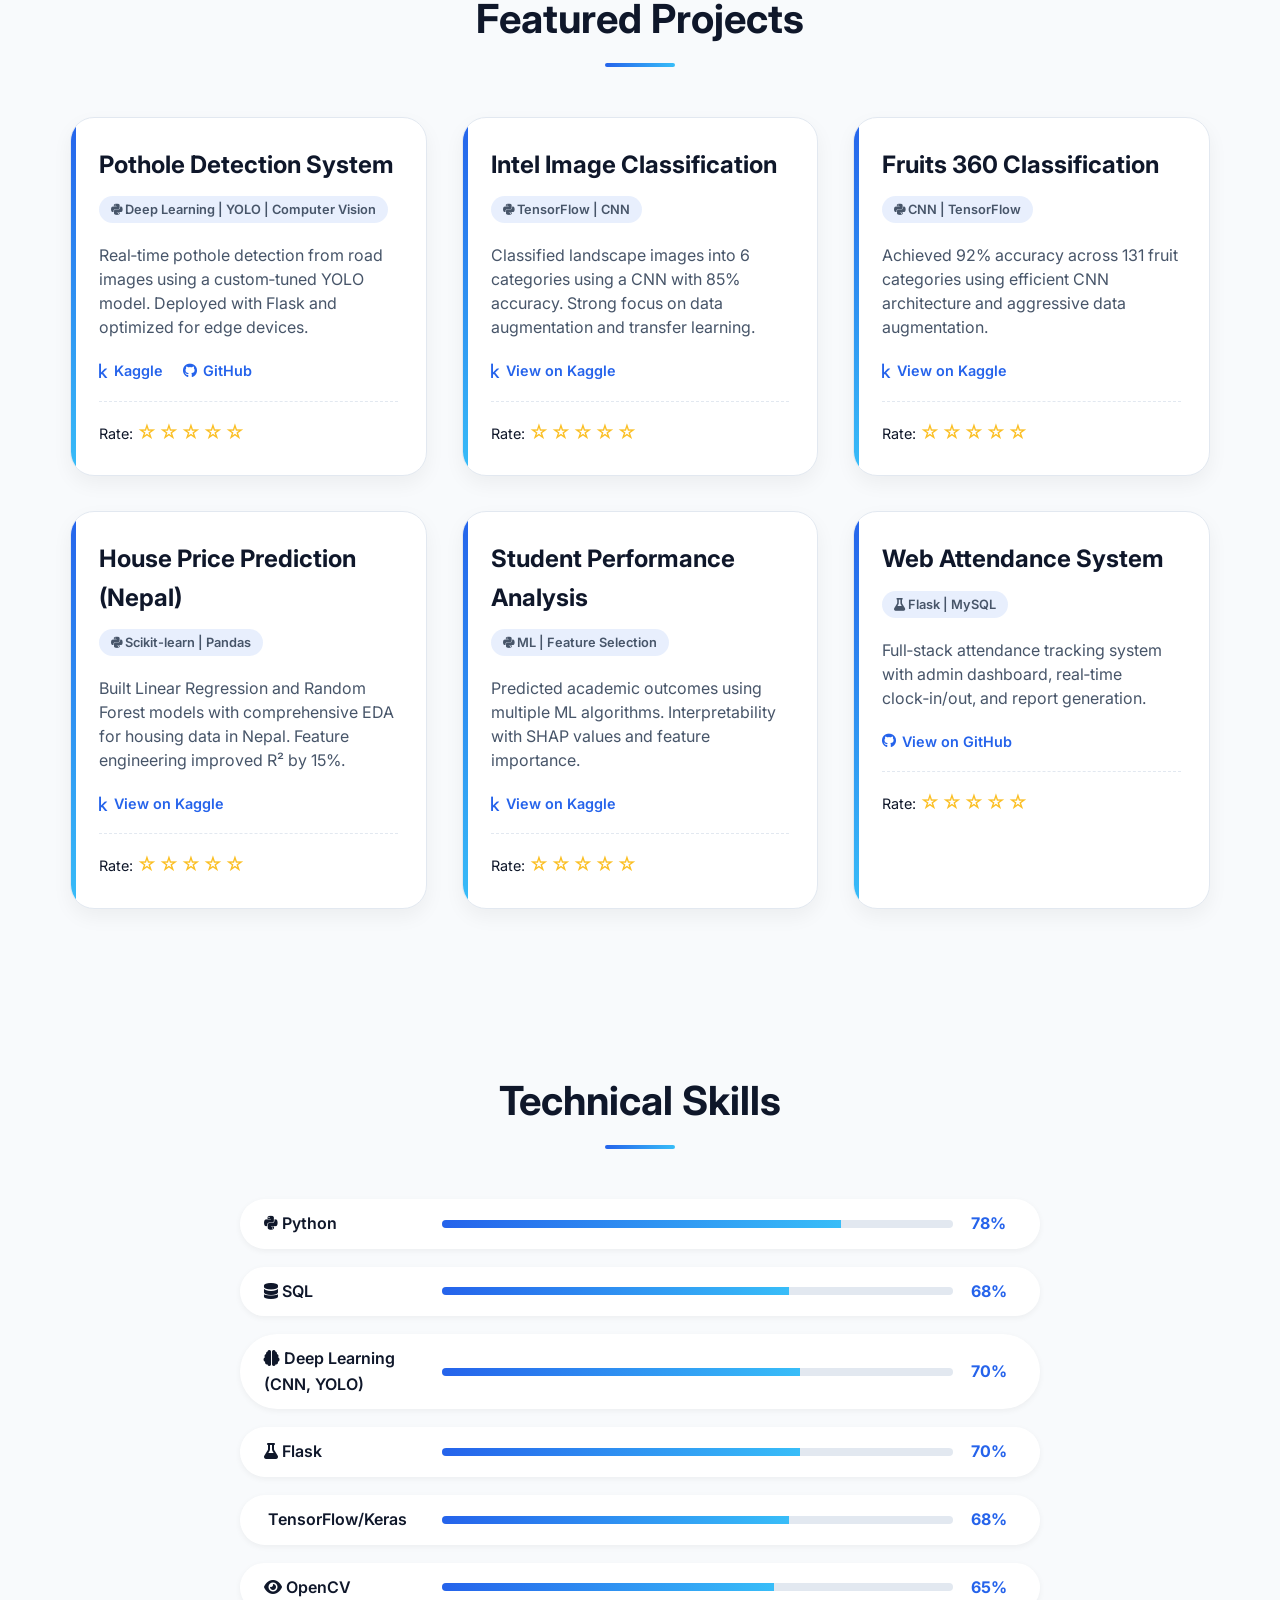
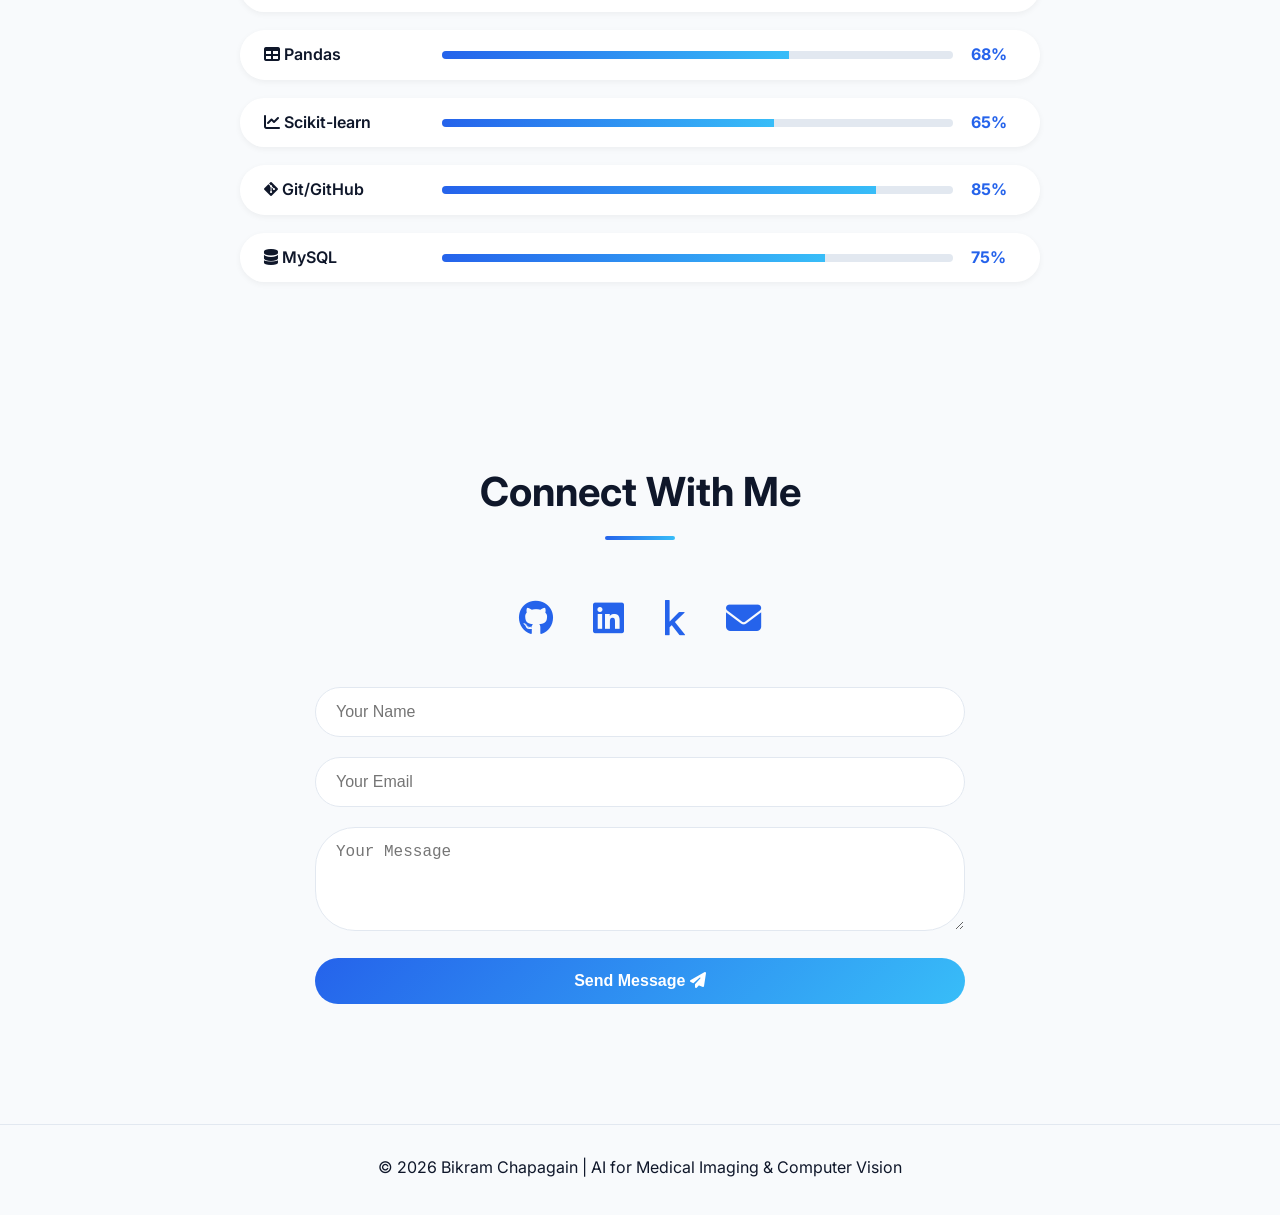
==== commit c38f9903: "Updated portfolio: new AI/medical focus, pothole project, working contact form" ====
--- a/index.html
+++ b/index.html
@@ -3,10 +3,9 @@
 <head>
     <meta charset="UTF-8">
     <meta name="viewport" content="width=device-width, initial-scale=1.0">
-    <title>Bikram Chapagain | Computer Engineer</title>
-    <link href="https://fonts.googleapis.com/css2?family=Inter:wght@300;400;600;700&display=swap" rel="stylesheet">
+    <title>Bikram Chapagain | AI & Medical Image Analysis</title>
+    <link href="https://fonts.googleapis.com/css2?family=Inter:wght@300;400;500;600;700;800&display=swap" rel="stylesheet">
     <link rel="stylesheet" href="https://cdnjs.cloudflare.com/ajax/libs/font-awesome/6.5.1/css/all.min.css">
-    
     <style>
         * {
             margin: 0;
@@ -16,44 +15,39 @@
 
         body {
             font-family: 'Inter', 'Segoe UI', sans-serif;
-            background: #f0f2f5;
-            color: #1a1a2e;
+            background: #f8fafc;
+            color: #0f172a;
             transition: background 0.3s ease, color 0.3s ease;
             line-height: 1.6;
         }
 
-        /* DARK MODE */
+        /* DARK MODE – Glassmorphism style */
         body.dark-mode {
-            background: #0a0e27;
-            color: #e0e0e0;
-        }
-
-        body.dark-mode .project-card {
-            background: #151f3a;
-            border: 1px solid #2a3a5a;
-        }
-
-        body.dark-mode .skill-item {
-            background: #151f3a;
-        }
-
+            background: #0b1120;
+            color: #e2e8f0;
+        }
+
+        body.dark-mode .project-card,
+        body.dark-mode .about-content,
+        body.dark-mode .skill-item,
         body.dark-mode .contact-form input,
         body.dark-mode .contact-form textarea {
-            background: #151f3a;
-            border-color: #2a3a5a;
-            color: white;
+            background: rgba(15, 23, 42, 0.7);
+            backdrop-filter: blur(10px);
+            border: 1px solid rgba(56, 189, 248, 0.2);
         }
 
         body.dark-mode nav {
-            background: #0a0e27;
-            border-bottom-color: #2a3a5a;
-        }
-
-        body.dark-mode .about-content {
-            background: #151f3a;
-        }
-
-        /* Container */
+            background: rgba(11, 17, 32, 0.8);
+            backdrop-filter: blur(12px);
+            border-bottom: 1px solid rgba(56, 189, 248, 0.2);
+        }
+
+        body.dark-mode .project-card:hover {
+            border-color: #38bdf8;
+            box-shadow: 0 20px 35px -12px rgba(0, 0, 0, 0.4);
+        }
+
         .container {
             max-width: 1200px;
             margin: 0 auto;
@@ -62,13 +56,14 @@
 
         /* Navigation */
         nav {
-            background: white;
-            box-shadow: 0 2px 10px rgba(0, 0, 0, 0.1);
+            background: rgba(255, 255, 255, 0.9);
+            backdrop-filter: blur(10px);
+            box-shadow: 0 2px 15px rgba(0, 0, 0, 0.05);
             position: sticky;
             top: 0;
             z-index: 100;
             padding: 1rem 0;
-            transition: background 0.3s ease;
+            transition: all 0.3s;
         }
 
         nav .container {
@@ -80,9 +75,12 @@
         }
 
         .logo {
-            font-size: 1.3rem;
-            font-weight: 700;
-            color: #2563eb;
+            font-size: 1.4rem;
+            font-weight: 800;
+            background: linear-gradient(135deg, #2563eb, #38bdf8);
+            -webkit-background-clip: text;
+            background-clip: text;
+            color: transparent;
             text-decoration: none;
         }
 
@@ -93,10 +91,10 @@
         }
 
         .nav-links a {
-            color: #4a5568;
+            color: #1e293b;
             text-decoration: none;
-            transition: color 0.3s;
             font-weight: 500;
+            transition: 0.2s;
         }
 
         body.dark-mode .nav-links a {
@@ -113,24 +111,20 @@
             font-size: 1.2rem;
             cursor: pointer;
             padding: 8px 15px;
-            border-radius: 25px;
+            border-radius: 40px;
             transition: all 0.3s;
-            color: #1a1a2e;
+            color: #0f172a;
         }
 
         body.dark-mode .dark-mode-btn {
-            background: #2d3748;
-            color: #ffd700;
-        }
-
-        .dark-mode-btn:hover {
-            transform: scale(1.05);
+            background: #1e293b;
+            color: #fbbf24;
         }
 
         /* Hero Section */
         .hero {
-            padding: 80px 0;
-            min-height: 80vh;
+            padding: 100px 0 60px;
+            min-height: 85vh;
             display: flex;
             align-items: center;
         }
@@ -138,7 +132,7 @@
         .hero-wrapper {
             display: flex;
             align-items: center;
-            gap: 50px;
+            gap: 60px;
             flex-wrap: wrap;
         }
 
@@ -147,36 +141,35 @@
         }
 
         .hero-text h1 {
-            font-size: 3.5rem;
+            font-size: 3.8rem;
+            font-weight: 800;
             margin-bottom: 20px;
             line-height: 1.2;
-            color: #1a1a2e;
-        }
-
-        body.dark-mode .hero-text h1 {
-            color: white;
+            letter-spacing: -0.02em;
         }
 
         .highlight {
-            color: #2563eb;
-            font-weight: bold;
+            background: linear-gradient(135deg, #2563eb, #38bdf8);
+            -webkit-background-clip: text;
+            background-clip: text;
+            color: transparent;
         }
 
         .hero-text h2 {
-            font-size: 1.3rem;
+            font-size: 1.4rem;
+            font-weight: 500;
             margin-bottom: 20px;
-            font-weight: 400;
-            color: #4a5568;
+            color: #334155;
         }
 
         body.dark-mode .hero-text h2 {
-            color: #cbd5e1;
+            color: #94a3b8;
         }
 
         .hero-text p {
             margin-bottom: 30px;
             font-size: 1.1rem;
-            color: #4a5568;
+            color: #475569;
         }
 
         body.dark-mode .hero-text p {
@@ -184,22 +177,24 @@
         }
 
         .btn-cv {
-            display: inline-block;
-            padding: 12px 30px;
-            background: #2563eb;
+            display: inline-flex;
+            align-items: center;
+            gap: 8px;
+            padding: 12px 28px;
+            background: linear-gradient(135deg, #2563eb, #38bdf8);
             color: white;
             text-decoration: none;
-            border-radius: 8px;
+            border-radius: 40px;
             font-weight: 600;
             transition: all 0.3s;
             border: none;
             cursor: pointer;
+            box-shadow: 0 4px 12px rgba(37, 99, 235, 0.2);
         }
 
         .btn-cv:hover {
-            background: #1d4ed8;
-            transform: translateY(-2px);
-            box-shadow: 0 5px 15px rgba(37, 99, 235, 0.3);
+            transform: translateY(-3px);
+            box-shadow: 0 8px 20px rgba(37, 99, 235, 0.3);
         }
 
         .hero-image {
@@ -208,12 +203,17 @@
         }
 
         .profile-img {
-            width: 280px;
-            height: 280px;
+            width: 300px;
+            height: 300px;
             border-radius: 50%;
             object-fit: cover;
-            border: 4px solid #2563eb;
-            box-shadow: 0 10px 30px rgba(0, 0, 0, 0.1);
+            border: 4px solid #38bdf8;
+            box-shadow: 0 20px 35px -10px rgba(0, 0, 0, 0.2);
+            transition: transform 0.3s;
+        }
+
+        .profile-img:hover {
+            transform: scale(1.02);
         }
 
         /* Sections */
@@ -223,91 +223,104 @@
 
         .section-title {
             font-size: 2.5rem;
+            font-weight: 700;
             margin-bottom: 50px;
             text-align: center;
-            color: #1a1a2e;
             position: relative;
-        }
-
-        body.dark-mode .section-title {
-            color: white;
         }
 
         .section-title:after {
             content: '';
             display: block;
-            width: 60px;
-            height: 3px;
-            background: #2563eb;
-            margin: 10px auto 0;
+            width: 70px;
+            height: 4px;
+            background: linear-gradient(90deg, #2563eb, #38bdf8);
+            margin: 12px auto 0;
+            border-radius: 4px;
         }
 
         /* About */
         .about-content {
-            max-width: 800px;
+            max-width: 850px;
             margin: 0 auto;
-            text-align: center;
             background: white;
             padding: 40px;
-            border-radius: 15px;
-            box-shadow: 0 5px 20px rgba(0, 0, 0, 0.05);
+            border-radius: 24px;
+            box-shadow: 0 10px 30px rgba(0, 0, 0, 0.05);
+            transition: all 0.3s;
         }
 
         .about-content p {
             margin-bottom: 20px;
-            font-size: 1.1rem;
+            font-size: 1.05rem;
+            text-align: center;
         }
 
         .location-link {
             color: #2563eb;
             text-decoration: none;
-        }
-
-        .location-link:hover {
-            text-decoration: underline;
-        }
-
-        /* Projects Grid */
+            font-weight: 500;
+        }
+
+        /* Projects Grid – Enhanced */
         .project-grid {
             display: grid;
-            grid-template-columns: repeat(auto-fit, minmax(350px, 1fr));
-            gap: 30px;
+            grid-template-columns: repeat(auto-fit, minmax(340px, 1fr));
+            gap: 35px;
         }
 
         .project-card {
             background: white;
-            padding: 25px;
-            border-radius: 15px;
-            transition: all 0.3s;
-            box-shadow: 0 5px 15px rgba(0, 0, 0, 0.08);
+            padding: 28px;
+            border-radius: 24px;
+            transition: all 0.3s cubic-bezier(0.2, 0, 0, 1);
+            box-shadow: 0 8px 20px rgba(0, 0, 0, 0.05);
             border: 1px solid #e2e8f0;
+            position: relative;
+            overflow: hidden;
+        }
+
+        .project-card::before {
+            content: '';
+            position: absolute;
+            top: 0;
+            left: 0;
+            width: 5px;
+            height: 100%;
+            background: linear-gradient(180deg, #2563eb, #38bdf8);
+            transition: width 0.3s;
+        }
+
+        .project-card:hover::before {
+            width: 8px;
         }
 
         .project-card:hover {
-            transform: translateY(-5px);
-            box-shadow: 0 10px 30px rgba(0, 0, 0, 0.15);
+            transform: translateY(-8px);
+            box-shadow: 0 20px 35px -12px rgba(0, 0, 0, 0.15);
+            border-color: #b9d9ff;
         }
 
         .project-card h3 {
-            font-size: 1.4rem;
-            margin-bottom: 10px;
-            color: #1a1a2e;
-        }
-
-        body.dark-mode .project-card h3 {
-            color: white;
+            font-size: 1.5rem;
+            font-weight: 700;
+            margin-bottom: 12px;
         }
 
         .tech {
+            display: inline-block;
+            background: rgba(37, 99, 235, 0.1);
+            padding: 4px 12px;
+            border-radius: 30px;
+            font-size: 0.8rem;
+            font-weight: 600;
             color: #2563eb;
-            font-size: 0.9rem;
-            margin-bottom: 15px;
-            font-weight: 500;
+            margin-bottom: 16px;
         }
 
         .project-card p {
-            margin-bottom: 15px;
-            color: #4a5568;
+            margin-bottom: 20px;
+            color: #475569;
             line-height: 1.5;
         }
 
@@ -316,7 +329,10 @@
         }
 
         .project-links {
-            margin: 15px 0;
+            display: flex;
+            gap: 20px;
+            flex-wrap: wrap;
+            margin: 15px 0 10px;
         }
 
         .project-link {
@@ -324,67 +340,52 @@
             text-decoration: none;
             display: inline-flex;
             align-items: center;
-            gap: 5px;
-            font-weight: 500;
+            gap: 6px;
+            font-weight: 600;
+            font-size: 0.9rem;
+            transition: 0.2s;
         }
 
         .project-link:hover {
-            text-decoration: underline;
+            gap: 10px;
+            color: #1e40af;
         }
 
         .rating {
-            margin-top: 15px;
+            margin-top: 18px;
             padding-top: 15px;
-            border-top: 1px solid #e2e8f0;
-        }
-
-        body.dark-mode .rating {
-            border-top-color: #2a3a5a;
+            border-top: 1px dashed #e2e8f0;
+            font-size: 0.9rem;
         }
 
         .stars {
             cursor: pointer;
-            font-size: 1.3rem;
-            letter-spacing: 3px;
+            font-size: 1.2rem;
+            letter-spacing: 2px;
             color: #fbbf24;
         }
 
-        .rating-message {
-            display: block;
-            margin-top: 8px;
-            font-size: 0.85rem;
-            color: #10b981;
-        }
-
-        /* Skills Section */
+        /* Skills */
         .skill-list {
             max-width: 800px;
             margin: 0 auto;
         }
 
         .skill-item {
-            margin-bottom: 15px;
+            margin-bottom: 18px;
             display: flex;
             align-items: center;
-            gap: 15px;
+            gap: 18px;
             flex-wrap: wrap;
             background: white;
-            padding: 12px 20px;
-            border-radius: 10px;
-            box-shadow: 0 2px 5px rgba(0, 0, 0, 0.05);
-        }
-
-        body.dark-mode .skill-item {
-            background: #151f3a;
+            padding: 12px 24px;
+            border-radius: 60px;
+            box-shadow: 0 2px 6px rgba(0, 0, 0, 0.05);
         }
 
         .skill-item span:first-child {
             width: 160px;
-            font-weight: 500;
-        }
-
-        .skill-item i {
-            margin-right: 8px;
+            font-weight: 600;
         }
 
         .progress-bar {
@@ -395,41 +396,36 @@
             overflow: hidden;
         }
 
-        body.dark-mode .progress-bar {
-            background: #2a3a5a;
-        }
-
         .progress {
             height: 100%;
-            background: linear-gradient(90deg, #2563eb, #3b82f6);
+            background: linear-gradient(90deg, #2563eb, #38bdf8);
             width: 0;
             transition: width 1s ease;
-            border-radius: 10px;
         }
 
         .percentage {
             width: 45px;
-            font-weight: bold;
+            font-weight: 700;
             color: #2563eb;
         }
 
         /* Contact */
         .contact-grid {
-            max-width: 600px;
+            max-width: 650px;
             margin: 0 auto;
         }
 
         .social-icons {
             display: flex;
             justify-content: center;
-            gap: 30px;
+            gap: 40px;
             margin-bottom: 40px;
         }
 
         .social-icon {
-            font-size: 2.5rem;
+            font-size: 2.2rem;
             color: #2563eb;
-            transition: all 0.3s;
+            transition: 0.2s;
         }
 
         .social-icon:hover {
@@ -440,14 +436,13 @@
         .contact-form input,
         .contact-form textarea {
             width: 100%;
-            padding: 15px;
+            padding: 15px 20px;
             margin-bottom: 20px;
             background: white;
             border: 1px solid #e2e8f0;
-            border-radius: 10px;
-            color: #1a1a2e;
+            border-radius: 40px;
             font-size: 1rem;
-            transition: all 0.3s;
+            transition: 0.2s;
         }
 
         .contact-form input:focus,
@@ -459,20 +454,20 @@
 
         .btn-primary {
             width: 100%;
-            padding: 15px;
-            background: #2563eb;
+            padding: 14px;
+            background: linear-gradient(135deg, #2563eb, #38bdf8);
             color: white;
             border: none;
-            border-radius: 10px;
+            border-radius: 40px;
+            font-weight: 700;
+            font-size: 1rem;
             cursor: pointer;
-            font-weight: 600;
-            font-size: 1rem;
-            transition: all 0.3s;
+            transition: 0.3s;
         }
 
         .btn-primary:hover {
-            background: #1d4ed8;
             transform: translateY(-2px);
+            box-shadow: 0 8px 20px rgba(37, 99, 235, 0.3);
         }
 
         footer {
@@ -480,10 +475,6 @@
             padding: 30px 0;
             border-top: 1px solid #e2e8f0;
             margin-top: 40px;
-        }
-
-        body.dark-mode footer {
-            border-top-color: #2a3a5a;
         }
 
         /* Stars background */
@@ -501,54 +492,36 @@
             position: absolute;
             background: #2563eb;
             border-radius: 50%;
-            opacity: 0.3;
-            animation: twinkle 3s infinite;
+            opacity: 0.2;
+            animation: twinkle 4s infinite;
         }
 
         body.dark-mode .star {
             background: white;
-            opacity: 0.5;
+            opacity: 0.3;
         }
 
         @keyframes twinkle {
-            0%, 100% { opacity: 0.1; }
-            50% { opacity: 0.5; }
-        }
-
-        /* Responsive */
+            0%, 100% { opacity: 0.1; transform: scale(1);}
+            50% { opacity: 0.5; transform: scale(1.2);}
+        }
+
         @media (max-width: 768px) {
             .hero-wrapper {
                 flex-direction: column-reverse;
                 text-align: center;
             }
-            
             .hero-text h1 {
                 font-size: 2.5rem;
             }
-            
             .nav-links {
-                gap: 15px;
-            }
-            
-            .logo {
-                font-size: 1.1rem;
-            }
-            
+                gap: 1rem;
+            }
             .skill-item {
-                flex-direction: column;
-                align-items: flex-start;
-            }
-            
-            .progress-bar {
-                width: 100%;
-            }
-            
+                border-radius: 20px;
+            }
             .section-title {
                 font-size: 2rem;
-            }
-            
-            .project-grid {
-                grid-template-columns: 1fr;
             }
         }
     </style>
@@ -578,14 +551,14 @@
                 <div class="hero-wrapper">
                     <div class="hero-text">
                         <h1>Hey, I'm <span class="highlight" id="typingName"></span></h1>
-                        <h2>Computer Engineering Student | ML Enthusiast | Web Developer</h2>
-                        <p>I turn data into decisions and code into solutions. Currently exploring CNNs and web deployments.</p>
+                        <h2>Computer Engineering Student | AI & Medical Imaging Enthusiast</h2>
+                        <p>Turning complex medical images into actionable insights using deep learning. Passionate about Computer Vision, Image Processing, and building AI that helps healthcare.</p>
                         <a href="img/cv_Bikram.pdf" download class="btn-cv">
                             <i class="fas fa-download"></i> Download CV
                         </a>
                     </div>
                     <div class="hero-image">
-                        <img src="img/profile.png" alt="Bikram Chapagain" class="profile-img">
+                        <img src="img/profile.png" alt="Bikram Chapagain" class="profile-img" onerror="this.src='https://ui-avatars.com/api/?name=Bikram&background=2563eb&color=fff&size=200'">
                     </div>
                 </div>
             </div>
@@ -596,9 +569,9 @@
             <div class="container">
                 <h2 class="section-title">About Me</h2>
                 <div class="about-content">
-                    <p>I am a Computer Engineering student with a strong interest in Artificial Intelligence, Data Science, and software development. I have experience building real-world projects, including a Face Recognition Attendance System using Python and MySQL.</p>
-                    <p>I am passionate about learning new technologies and improving my skills in machine learning, backend development, and data engineering. My goal is to build efficient, scalable solutions and grow into a professional AI and data engineer.</p>
-                    <p><i class="fas fa-map-marker-alt"></i> <strong>Location:</strong> <a href="https://www.google.com/maps?q=Arjunchupari+Rural+Municipality+Syangja+Nepal" target="_blank" class="location-link">Gandaki Province, Syangja, Nepal</a></p>
+                    <p>I'm a Computer Engineering student deeply passionate about <strong>Artificial Intelligence, Medical Image Analysis, Computer Vision, and Image Processing</strong>. I've built real‑world systems like a Face Recognition Attendance System and am currently exploring how deep learning can assist in medical diagnostics.</p>
+                    <p>I love turning images into data and data into decisions. My goal is to design and deploy AI models that make a tangible impact — especially in the medical sector, where early detection can save lives. Data Science is a tool I use along the way, but my heart lies in building AI that sees and understands like a specialist.</p>
+                    <p><i class="fas fa-map-marker-alt"></i> <strong>Location:</strong> <a href="https://maps.app.goo.gl/HUAZDPKoKjhKCnRS7" target="_blank" class="location-link">Syangja, Gandaki Province, Nepal</a></p>
                 </div>
             </div>
         </section>
@@ -608,10 +581,26 @@
             <div class="container">
                 <h2 class="section-title">Featured Projects</h2>
                 <div class="project-grid">
+                    <!-- NEW: Pothole Detection (Kaggle + GitHub) -->
+                    <div class="project-card">
+                        <h3>Pothole Detection System</h3>
+                        <p class="tech"><i class="fab fa-python"></i> Deep Learning | YOLO | Computer Vision</p>
+                        <p>Real‑time pothole detection from road images using a custom‑tuned YOLO model. Deployed with Flask and optimized for edge devices.</p>
+                        <div class="project-links">
+                            <a href="https://www.kaggle.com/code/bikramchapagain/pothole-detection-system-using-deep-learning" target="_blank" class="project-link"><i class="fab fa-kaggle"></i> Kaggle</a>
+                            <a href="https://github.com/bikram76334/Pothole-Detection-System-Using-Deep-Learning" target="_blank" class="project-link"><i class="fab fa-github"></i> GitHub</a>
+                        </div>
+                        <div class="rating" data-project="pothole">
+                            <span>Rate: </span>
+                            <span class="stars" data-rating="0">☆☆☆☆☆</span>
+                            <span class="rating-message"></span>
+                        </div>
+                    </div>
+
                     <div class="project-card">
                         <h3>Intel Image Classification</h3>
                         <p class="tech"><i class="fab fa-python"></i> TensorFlow | CNN</p>
-                        <p>Classified landscape images into 6 categories using convolutional neural networks with 85% accuracy.</p>
+                        <p>Classified landscape images into 6 categories using a CNN with 85% accuracy. Strong focus on data augmentation and transfer learning.</p>
                         <div class="project-links">
                             <a href="https://www.kaggle.com/code/bikramchapagain/intel-image-classification-project" target="_blank" class="project-link"><i class="fab fa-kaggle"></i> View on Kaggle</a>
                         </div>
@@ -621,10 +610,11 @@
                             <span class="rating-message"></span>
                         </div>
                     </div>
+
                     <div class="project-card">
                         <h3>Fruits 360 Classification</h3>
                         <p class="tech"><i class="fab fa-python"></i> CNN | TensorFlow</p>
-                        <p>Developed CNN achieving 92% accuracy across 131 fruit categories with data augmentation.</p>
+                        <p>Achieved 92% accuracy across 131 fruit categories using efficient CNN architecture and aggressive data augmentation.</p>
                         <div class="project-links">
                             <a href="https://www.kaggle.com/code/bikramchapagain/fruits-360-image-classification-project" target="_blank" class="project-link"><i class="fab fa-kaggle"></i> View on Kaggle</a>
                         </div>
@@ -634,10 +624,11 @@
                             <span class="rating-message"></span>
                         </div>
                     </div>
+
                     <div class="project-card">
-                        <h3>House Price Prediction</h3>
+                        <h3>House Price Prediction (Nepal)</h3>
                         <p class="tech"><i class="fab fa-python"></i> Scikit-learn | Pandas</p>
-                        <p>Built Linear Regression & Random Forest models with comprehensive EDA for Nepal housing data.</p>
+                        <p>Built Linear Regression and Random Forest models with comprehensive EDA for housing data in Nepal. Feature engineering improved R² by 15%.</p>
                         <div class="project-links">
                             <a href="https://www.kaggle.com/code/bikramchapagain/house-price-prediction" target="_blank" class="project-link"><i class="fab fa-kaggle"></i> View on Kaggle</a>
                         </div>
@@ -647,10 +638,11 @@
                             <span class="rating-message"></span>
                         </div>
                     </div>
+
                     <div class="project-card">
                         <h3>Student Performance Analysis</h3>
                         <p class="tech"><i class="fab fa-python"></i> ML | Feature Selection</p>
-                        <p>Analyzed student data to predict academic outcomes using multiple ML algorithms.</p>
+                        <p>Predicted academic outcomes using multiple ML algorithms. Interpretability with SHAP values and feature importance.</p>
                         <div class="project-links">
                             <a href="https://www.kaggle.com/code/bikramchapagain/student-academic-performance-analysis-grade-p" target="_blank" class="project-link"><i class="fab fa-kaggle"></i> View on Kaggle</a>
                         </div>
@@ -660,10 +652,11 @@
                             <span class="rating-message"></span>
                         </div>
                     </div>
+
                     <div class="project-card">
                         <h3>Web Attendance System</h3>
                         <p class="tech"><i class="fas fa-flask"></i> Flask | MySQL</p>
-                        <p>Full-stack web app for tracking attendance with admin dashboard and reports.</p>
+                        <p>Full‑stack attendance tracking system with admin dashboard, real‑time clock‑in/out, and report generation.</p>
                         <div class="project-links">
                             <a href="https://github.com/bikram76334" target="_blank" class="project-link"><i class="fab fa-github"></i> View on GitHub</a>
                         </div>
@@ -684,15 +677,14 @@
                 <div class="skill-list">
                     <div class="skill-item"><span><i class="fab fa-python"></i> Python</span><div class="progress-bar"><div class="progress" style="width: 78%"></div></div><span class="percentage">78%</span></div>
                     <div class="skill-item"><span><i class="fas fa-database"></i> SQL</span><div class="progress-bar"><div class="progress" style="width: 68%"></div></div><span class="percentage">68%</span></div>
-                    <div class="skill-item"><span><i class="fab fa-js"></i> JavaScript</span><div class="progress-bar"><div class="progress" style="width: 50%"></div></div><span class="percentage">50%</span></div>
+                    <div class="skill-item"><span><i class="fas fa-brain"></i> Deep Learning (CNN, YOLO)</span><div class="progress-bar"><div class="progress" style="width: 70%"></div></div><span class="percentage">70%</span></div>
                     <div class="skill-item"><span><i class="fas fa-flask"></i> Flask</span><div class="progress-bar"><div class="progress" style="width: 70%"></div></div><span class="percentage">70%</span></div>
-                    <div class="skill-item"><span><i class="fab fa-tensorflow"></i> TensorFlow</span><div class="progress-bar"><div class="progress" style="width: 65%"></div></div><span class="percentage">65%</span></div>
+                    <div class="skill-item"><span><i class="fab fa-tensorflow"></i> TensorFlow/Keras</span><div class="progress-bar"><div class="progress" style="width: 68%"></div></div><span class="percentage">68%</span></div>
                     <div class="skill-item"><span><i class="fas fa-eye"></i> OpenCV</span><div class="progress-bar"><div class="progress" style="width: 65%"></div></div><span class="percentage">65%</span></div>
                     <div class="skill-item"><span><i class="fas fa-table"></i> Pandas</span><div class="progress-bar"><div class="progress" style="width: 68%"></div></div><span class="percentage">68%</span></div>
                     <div class="skill-item"><span><i class="fas fa-chart-line"></i> Scikit-learn</span><div class="progress-bar"><div class="progress" style="width: 65%"></div></div><span class="percentage">65%</span></div>
-                    <div class="skill-item"><span><i class="fab fa-git-alt"></i> Git</span><div class="progress-bar"><div class="progress" style="width: 90%"></div></div><span class="percentage">90%</span></div>
+                    <div class="skill-item"><span><i class="fab fa-git-alt"></i> Git/GitHub</span><div class="progress-bar"><div class="progress" style="width: 85%"></div></div><span class="percentage">85%</span></div>
                     <div class="skill-item"><span><i class="fas fa-database"></i> MySQL</span><div class="progress-bar"><div class="progress" style="width: 75%"></div></div><span class="percentage">75%</span></div>
-                    <div class="skill-item"><span><i class="fab fa-html5"></i> HTML/CSS</span><div class="progress-bar"><div class="progress" style="width: 85%"></div></div><span class="percentage">85%</span></div>
                 </div>
             </div>
         </section>
@@ -708,12 +700,12 @@
                         <a href="https://www.kaggle.com/bikramchapagain" target="_blank" class="social-icon"><i class="fab fa-kaggle"></i></a>
                         <a href="mailto:bikram204sharma@gmail.com" class="social-icon"><i class="fas fa-envelope"></i></a>
                     </div>
-                    <form class="contact-form" id="contactForm">
+                    <!-- Formspree: REPLACE YOUR_FORMSPREE_ID with your own endpoint -->
+                    <form class="contact-form" action="https://https://formspree.io/f/xlgvzrzb" method="POST">
                         <input type="text" name="name" placeholder="Your Name" required>
                         <input type="email" name="email" placeholder="Your Email" required>
                         <textarea name="message" rows="4" placeholder="Your Message" required></textarea>
-                        <button type="submit" class="btn-primary">Send Message</button>
-                        <div id="formStatus" style="margin-top: 10px;"></div>
+                        <button type="submit" class="btn-primary">Send Message <i class="fas fa-paper-plane"></i></button>
                     </form>
                 </div>
             </div>
@@ -722,27 +714,22 @@
 
     <footer>
         <div class="container">
-            <p>© 2026 Bikram Chapagain | Computer Engineer</p>
+            <p>© 2026 Bikram Chapagain | AI for Medical Imaging & Computer Vision</p>
         </div>
     </footer>
 
     <script>
-        // Dark Mode - Symbols only
+        // Dark mode toggle
         const darkModeToggle = document.getElementById('darkModeToggle');
         const body = document.body;
-        
-        // Check saved preference
         if (localStorage.getItem('darkMode') === 'enabled') {
             body.classList.add('dark-mode');
             darkModeToggle.innerHTML = '<i class="fas fa-sun"></i>';
         } else {
             darkModeToggle.innerHTML = '<i class="fas fa-moon"></i>';
         }
-        
-        // Toggle dark mode
         darkModeToggle.addEventListener('click', () => {
             body.classList.toggle('dark-mode');
-            
             if (body.classList.contains('dark-mode')) {
                 localStorage.setItem('darkMode', 'enabled');
                 darkModeToggle.innerHTML = '<i class="fas fa-sun"></i>';
@@ -756,18 +743,13 @@
         const names = ["Bikram Chapagain", "Bikky"];
         let nameIndex = 0, charIndex = 0, isDeleting = false;
         const typingElement = document.getElementById("typingName");
-        
         function typeEffect() {
             if (!typingElement) return;
-            const currentName = names[nameIndex];
-            if (isDeleting) {
-                charIndex--;
-                typingElement.textContent = currentName.substring(0, charIndex);
-            } else {
-                charIndex++;
-                typingElement.textContent = currentName.substring(0, charIndex);
-            }
-            if (!isDeleting && charIndex === currentName.length) {
+            const current = names[nameIndex];
+            if (isDeleting) charIndex--;
+            else charIndex++;
+            typingElement.textContent = current.substring(0, charIndex);
+            if (!isDeleting && charIndex === current.length) {
                 isDeleting = true;
                 setTimeout(typeEffect, 2000);
                 return;
@@ -778,94 +760,71 @@
                 setTimeout(typeEffect, 500);
                 return;
             }
-            setTimeout(typeEffect, isDeleting ? 100 : 150);
+            setTimeout(typeEffect, isDeleting ? 80 : 120);
         }
         typeEffect();
 
-        // Rating system
+        // Rating stars
         function updateStarsDisplay(element, rating) {
-            const fullStars = '★'.repeat(rating);
-            const emptyStars = '☆'.repeat(5 - rating);
-            element.textContent = fullStars + emptyStars;
-        }
-        
-        document.querySelectorAll('.rating').forEach(ratingContainer => {
-            const starsSpan = ratingContainer.querySelector('.stars');
-            const messageSpan = ratingContainer.querySelector('.rating-message');
-            const projectId = ratingContainer.dataset.project;
-            const savedRating = localStorage.getItem(`rating_${projectId}`);
-            
-            if (savedRating) {
-                updateStarsDisplay(starsSpan, parseInt(savedRating));
-                messageSpan.textContent = `⭐ Rated ${savedRating}/5`;
-            }
-            
+            element.textContent = '★'.repeat(rating) + '☆'.repeat(5 - rating);
+        }
+        document.querySelectorAll('.rating').forEach(container => {
+            const starsSpan = container.querySelector('.stars');
+            const msgSpan = container.querySelector('.rating-message');
+            const projId = container.dataset.project;
+            const saved = localStorage.getItem(`rating_${projId}`);
+            if (saved) {
+                updateStarsDisplay(starsSpan, parseInt(saved));
+                msgSpan.textContent = `⭐ Rated ${saved}/5`;
+            }
             starsSpan.addEventListener('click', (e) => {
                 const rect = starsSpan.getBoundingClientRect();
-                const clickX = e.clientX - rect.left;
                 const starWidth = rect.width / 5;
-                const rating = Math.floor(clickX / starWidth) + 1;
-                localStorage.setItem(`rating_${projectId}`, rating);
+                const rating = Math.floor((e.clientX - rect.left) / starWidth) + 1;
+                localStorage.setItem(`rating_${projId}`, rating);
                 updateStarsDisplay(starsSpan, rating);
-                messageSpan.textContent = `⭐ Thanks! You rated ${rating}/5`;
-                setTimeout(() => {
-                    messageSpan.textContent = `Rated ${rating}/5`;
-                }, 2000);
+                msgSpan.textContent = `⭐ Thanks! Rated ${rating}/5`;
+                setTimeout(() => msgSpan.textContent = `Rated ${rating}/5`, 2000);
             });
         });
 
-        // Contact form
-        document.getElementById('contactForm').addEventListener('submit', function(e) {
-            e.preventDefault();
-            document.getElementById('formStatus').innerHTML = '<p style="color: #10b981;">✓ Message sent! I\'ll get back to you soon.</p>';
-            this.reset();
-            setTimeout(() => {
-                document.getElementById('formStatus').innerHTML = '';
-            }, 3000);
-        });
-
-        // Animate progress bars
-        const observerOptions = { threshold: 0.5 };
+        // Animate progress bars on scroll
         const observer = new IntersectionObserver((entries) => {
             entries.forEach(entry => {
                 if (entry.isIntersecting) {
-                    const progressBars = entry.target.querySelectorAll('.progress');
-                    progressBars.forEach(bar => {
+                    entry.target.querySelectorAll('.progress').forEach(bar => {
                         const width = bar.style.width;
                         bar.style.width = '0';
-                        setTimeout(() => { bar.style.width = width; }, 100);
+                        setTimeout(() => bar.style.width = width, 100);
                     });
                     observer.unobserve(entry.target);
                 }
             });
-        }, observerOptions);
-        
-        const skillsSection = document.querySelector('#skills');
-        if (skillsSection) observer.observe(skillsSection);
-
-        // Smooth scrolling
+        }, { threshold: 0.5 });
+        const skillsSec = document.querySelector('#skills');
+        if (skillsSec) observer.observe(skillsSec);
+
+        // Smooth scroll
         document.querySelectorAll('a[href^="#"]').forEach(anchor => {
-            anchor.addEventListener('click', function (e) {
+            anchor.addEventListener('click', function(e) {
                 e.preventDefault();
                 const target = document.querySelector(this.getAttribute('href'));
-                if (target) {
-                    target.scrollIntoView({ behavior: 'smooth' });
-                }
+                if (target) target.scrollIntoView({ behavior: 'smooth' });
             });
         });
-        
-        // Create stars
+
+        // Create floating stars
         function createStars() {
-            const starsBg = document.getElementById('starsBg');
-            for (let i = 0; i < 30; i++) {
+            const bg = document.getElementById('starsBg');
+            for (let i = 0; i < 40; i++) {
                 const star = document.createElement('div');
                 star.className = 'star';
                 star.style.left = Math.random() * 100 + '%';
                 star.style.top = Math.random() * 100 + '%';
                 star.style.width = Math.random() * 3 + 1 + 'px';
                 star.style.height = star.style.width;
-                star.style.animationDelay = Math.random() * 3 + 's';
-                starsBg.appendChild(star);
+                star.style.animationDelay = Math.random() * 4 + 's';
+                bg.appendChild(star);
             }
         }
         createStars();
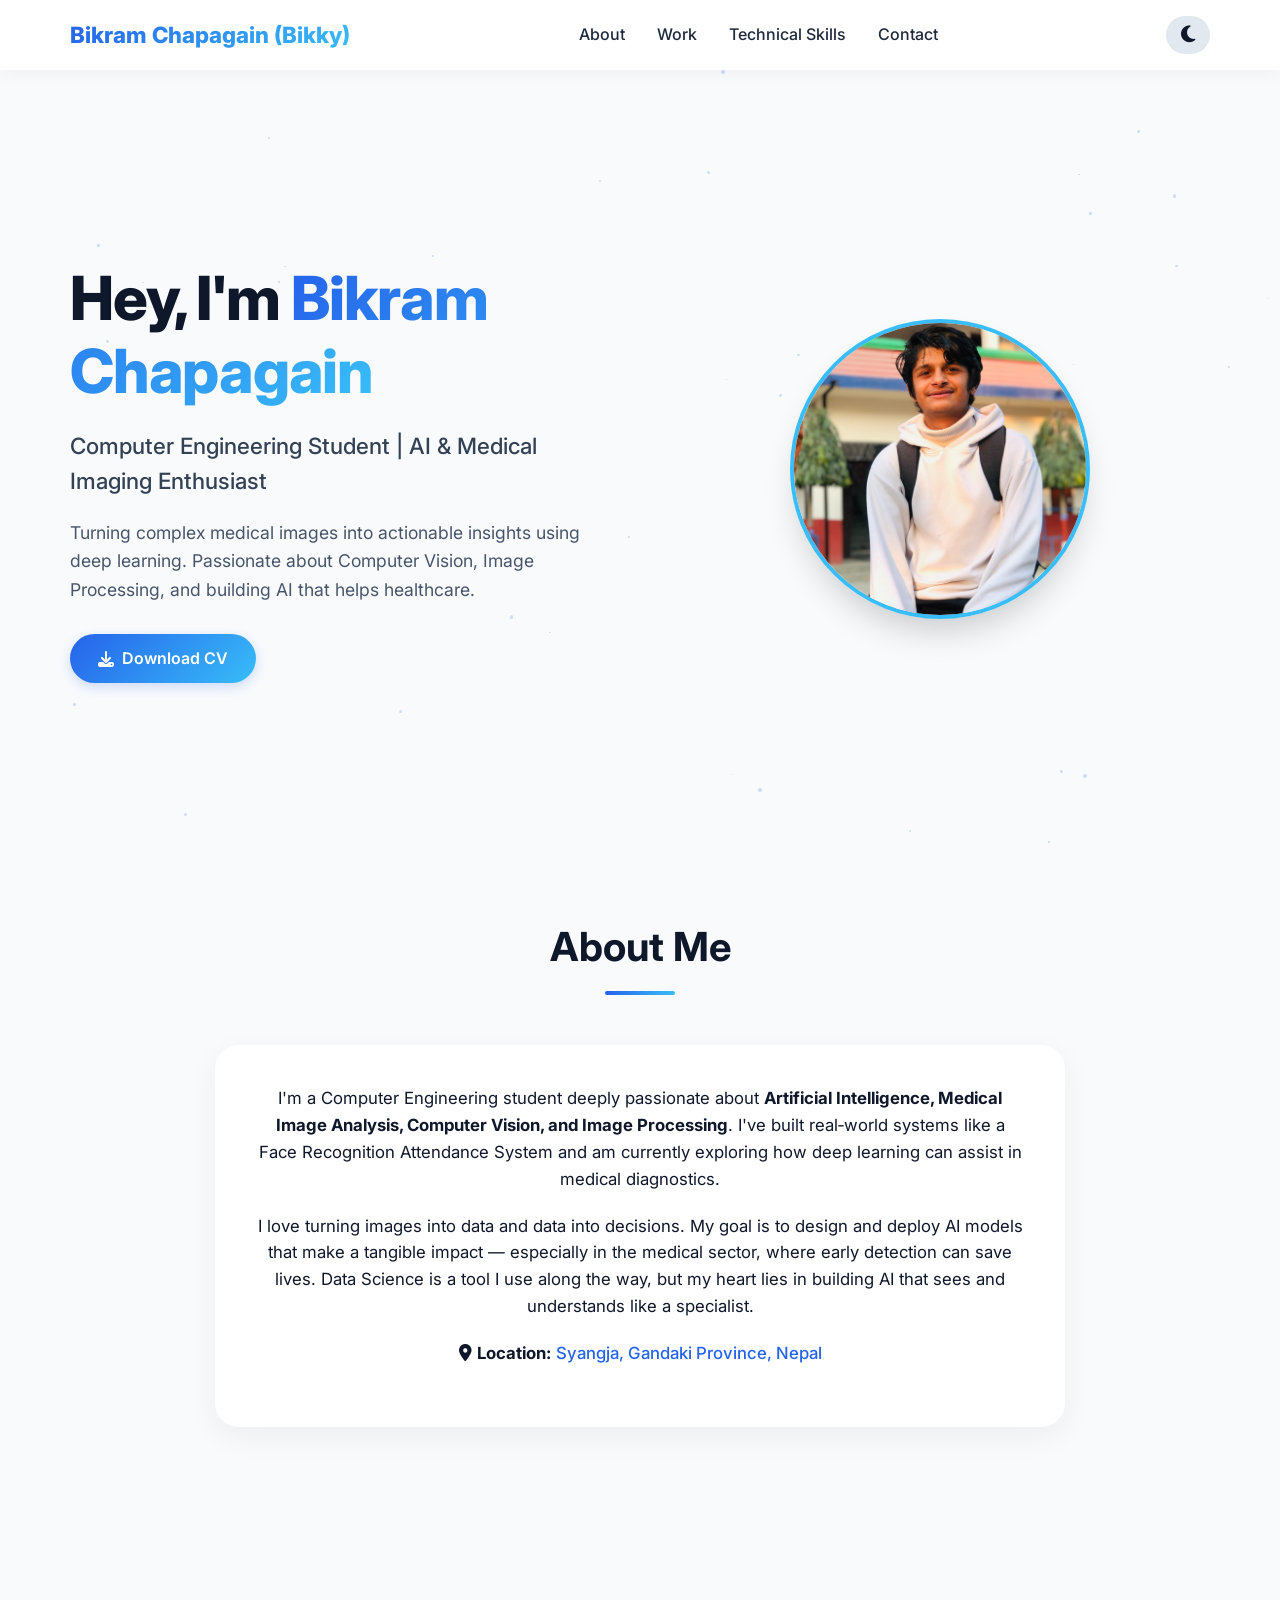
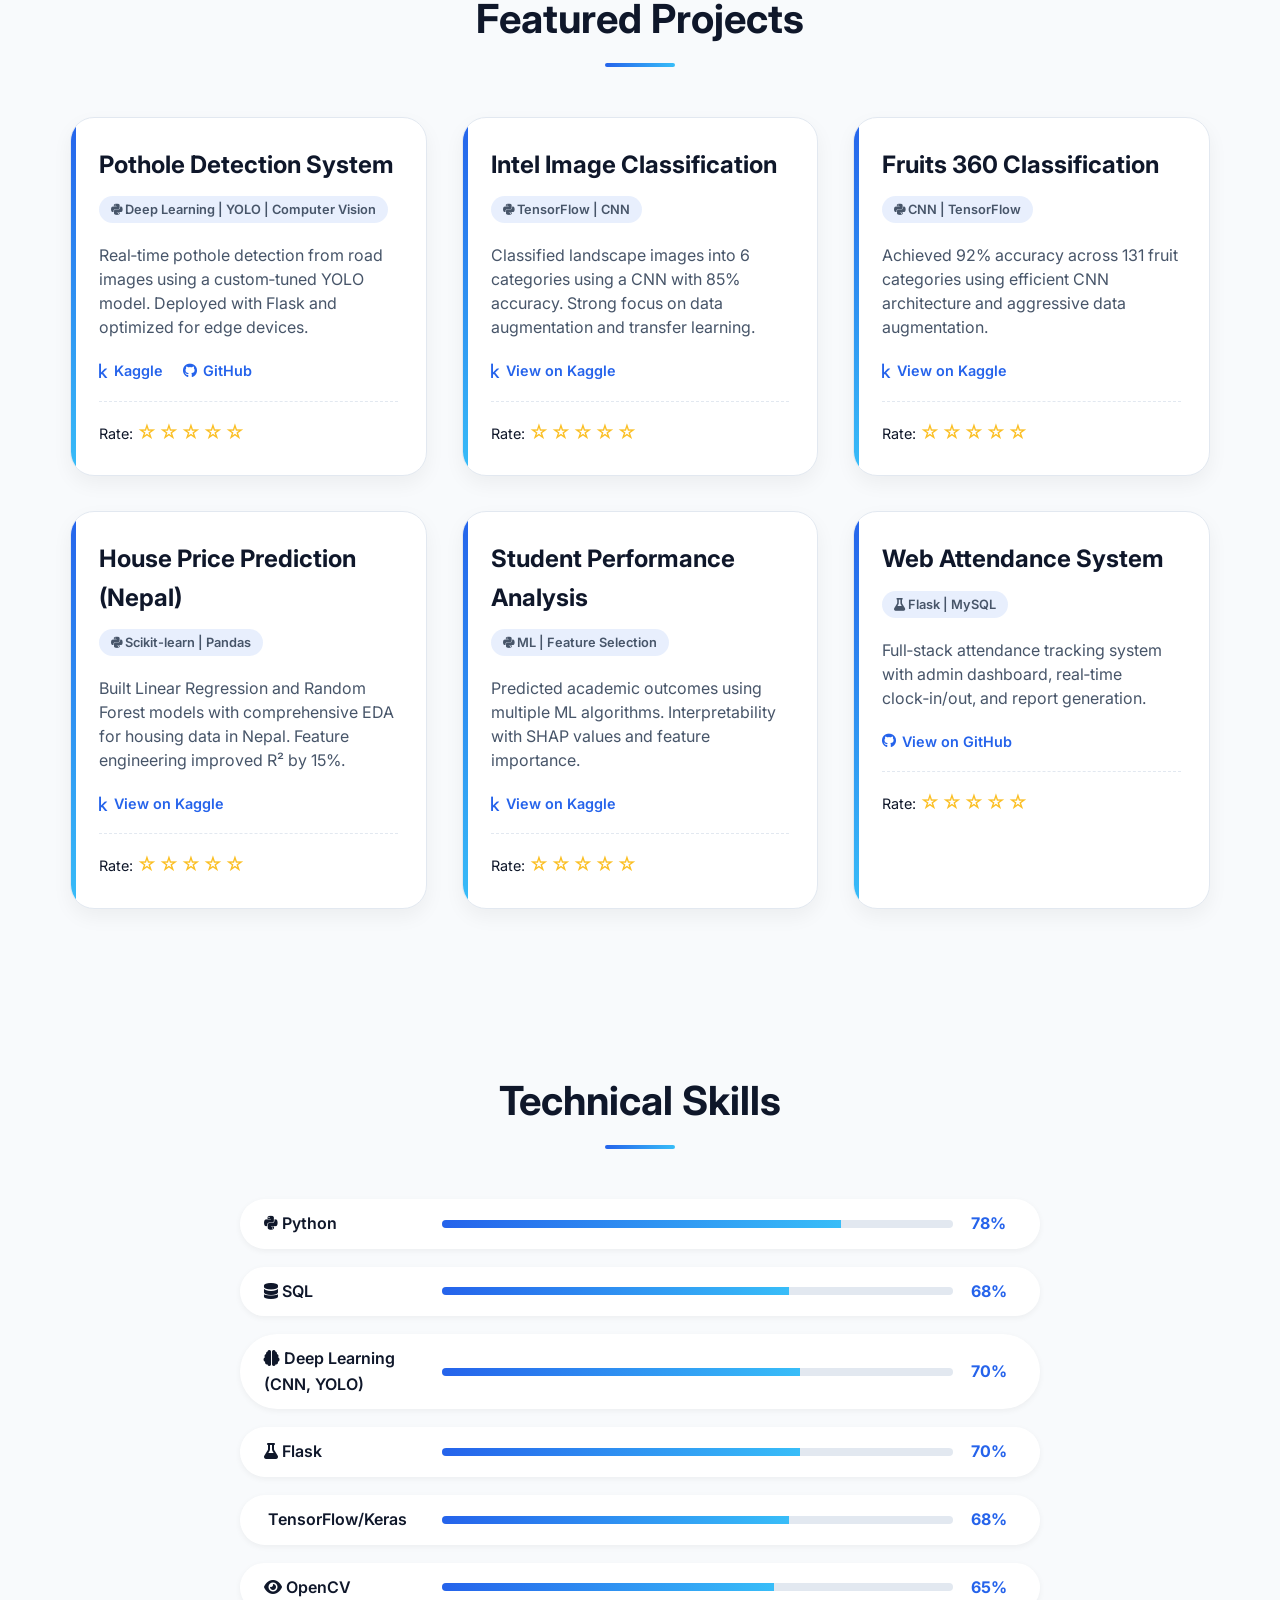
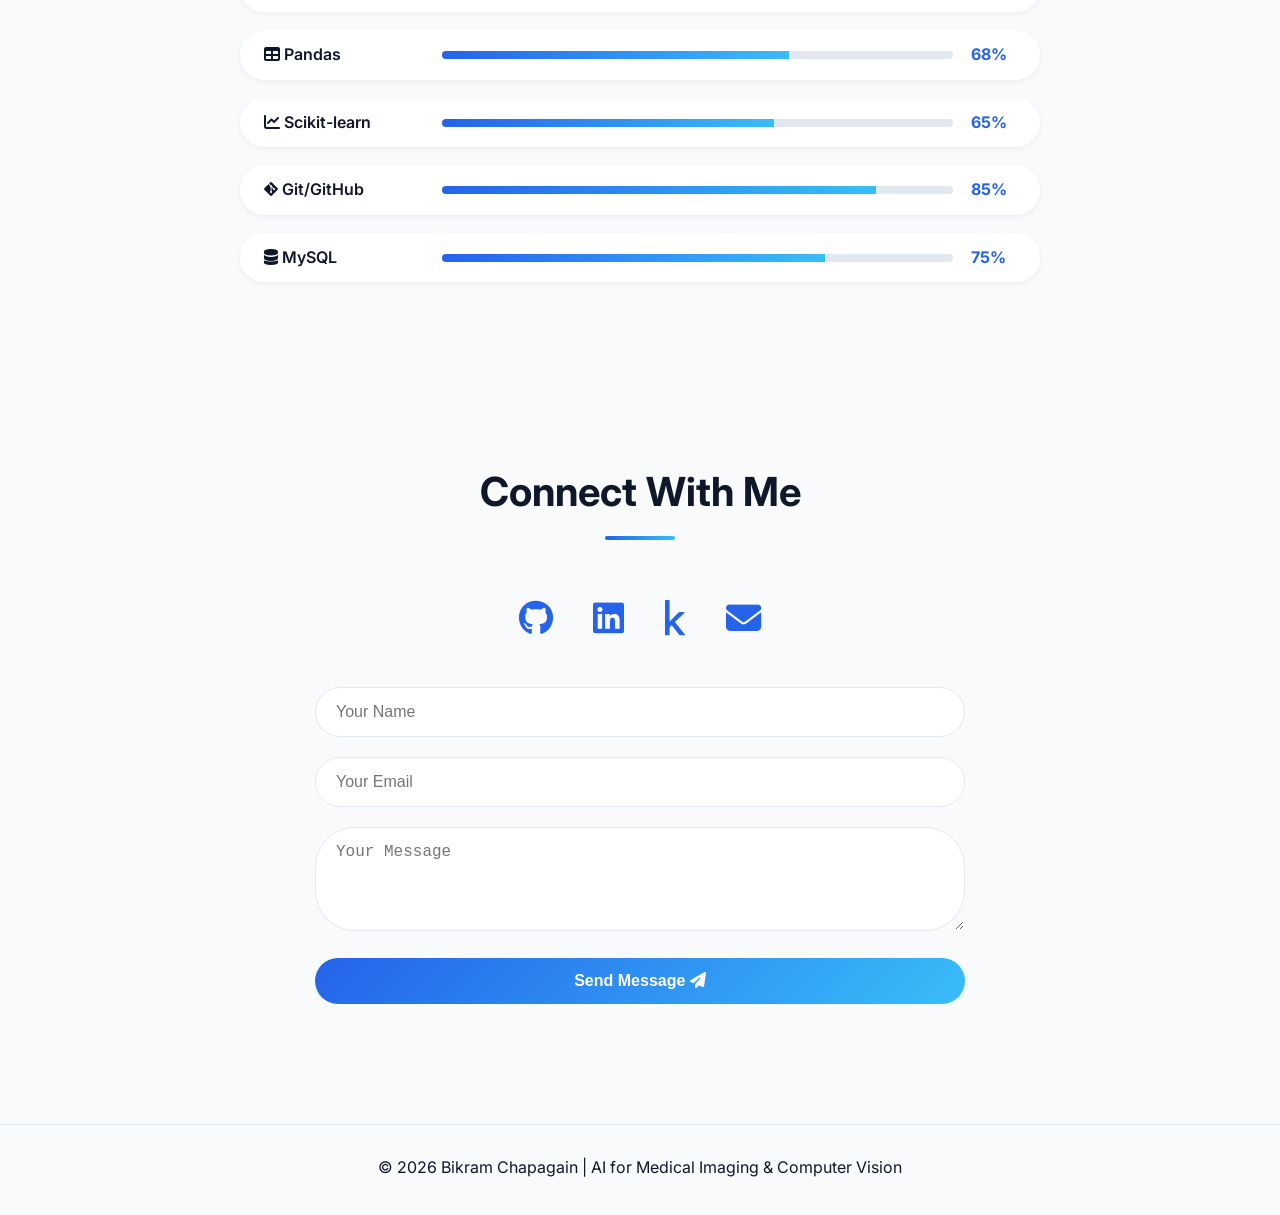
==== commit aaeb3ff9: "Portfolio revamp: fixed dark mode, contact form & glass UI" ====
--- a/index.html
+++ b/index.html
@@ -701,7 +701,7 @@
                         <a href="mailto:bikram204sharma@gmail.com" class="social-icon"><i class="fas fa-envelope"></i></a>
                     </div>
                     <!-- Formspree: REPLACE YOUR_FORMSPREE_ID with your own endpoint -->
-                    <form class="contact-form" action="https://https://formspree.io/f/xlgvzrzb" method="POST">
+                    <form class="contact-form" action="https://formspree.io/f/xlgvzrzb" method="POST">
                         <input type="text" name="name" placeholder="Your Name" required>
                         <input type="email" name="email" placeholder="Your Email" required>
                         <textarea name="message" rows="4" placeholder="Your Message" required></textarea>
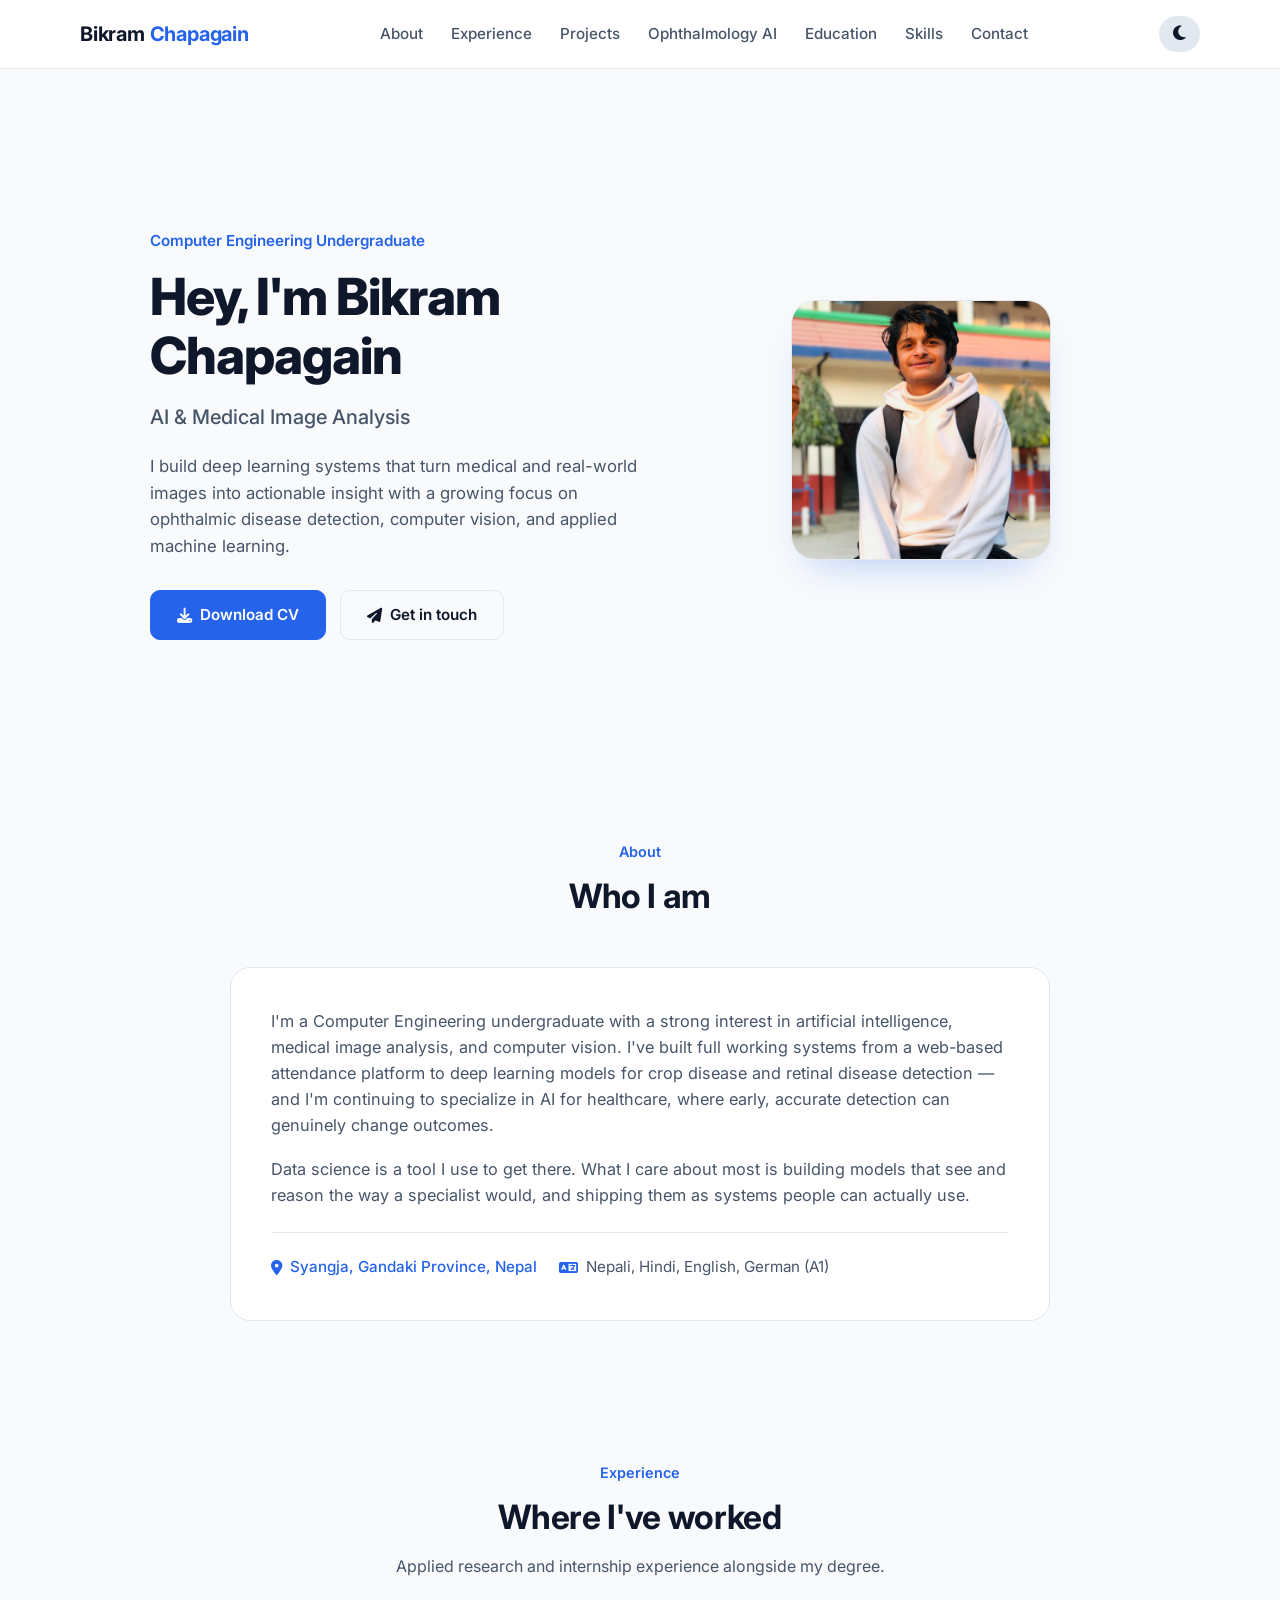
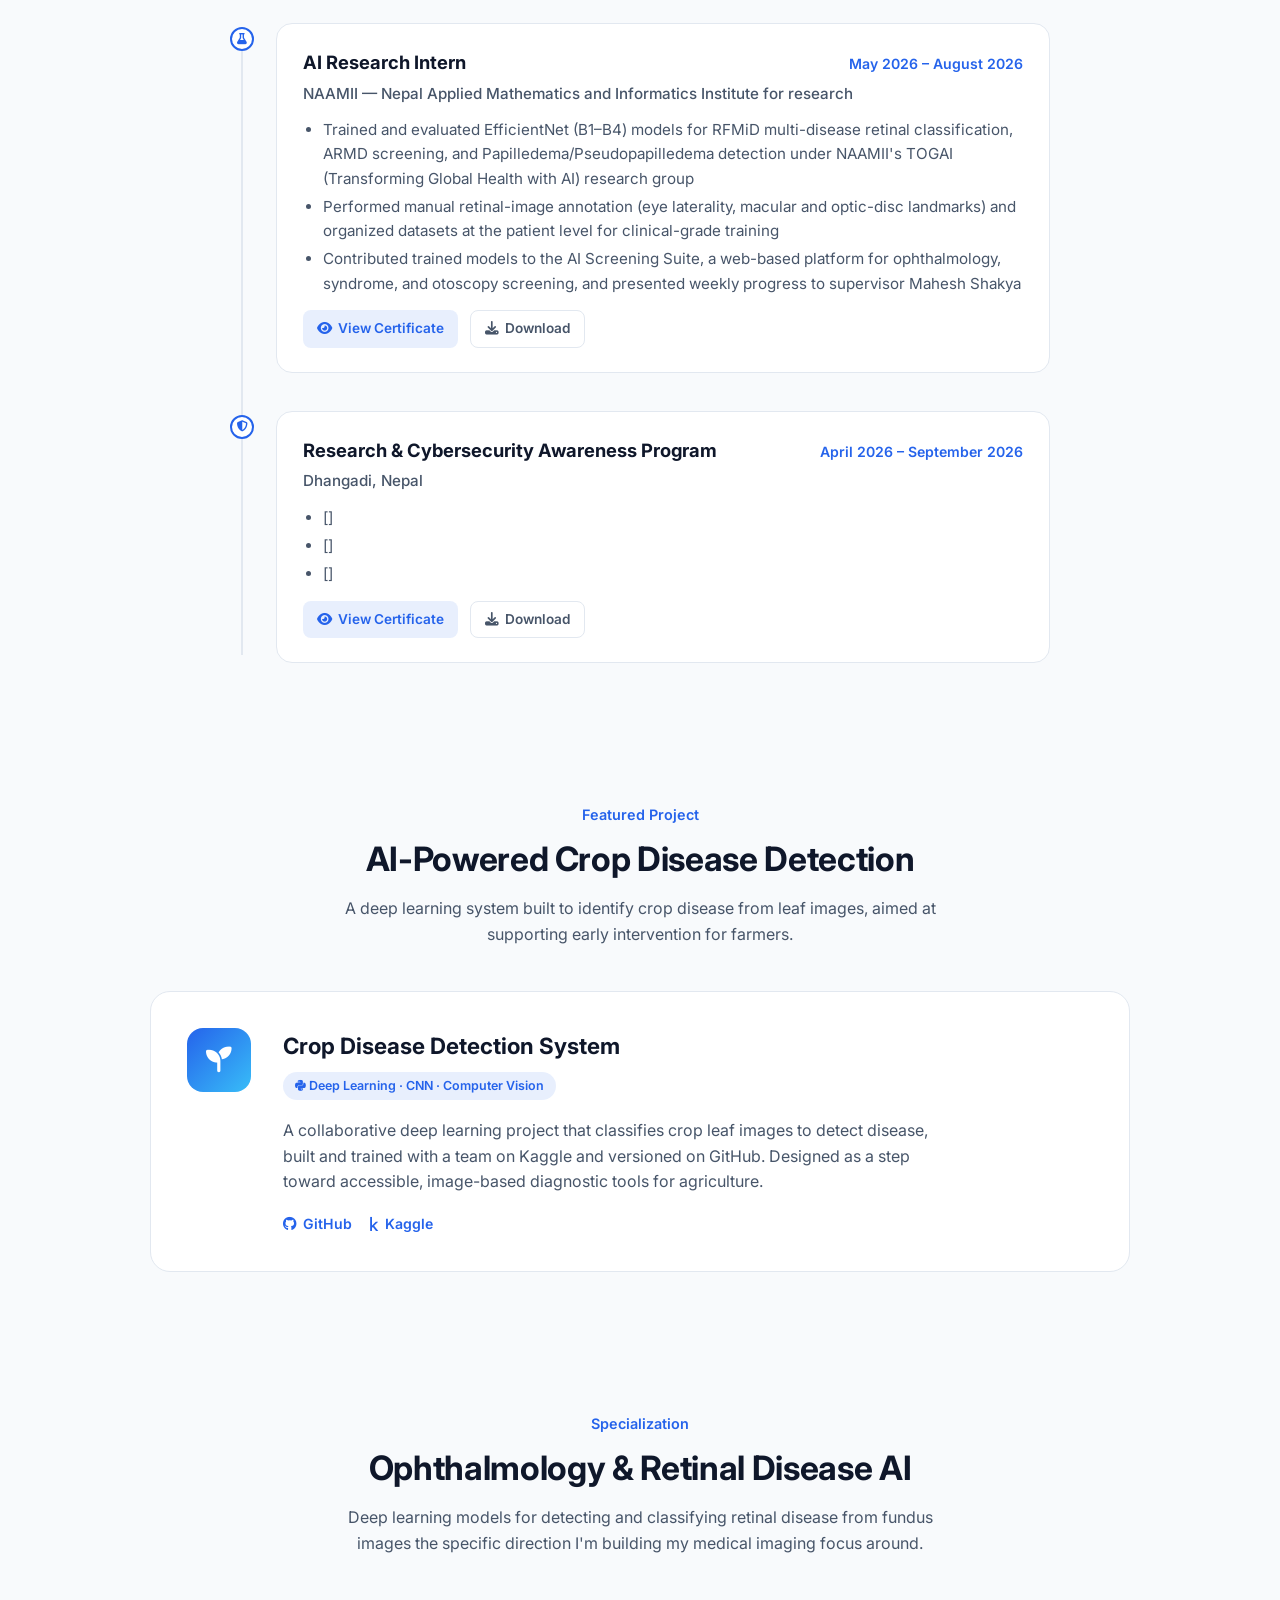
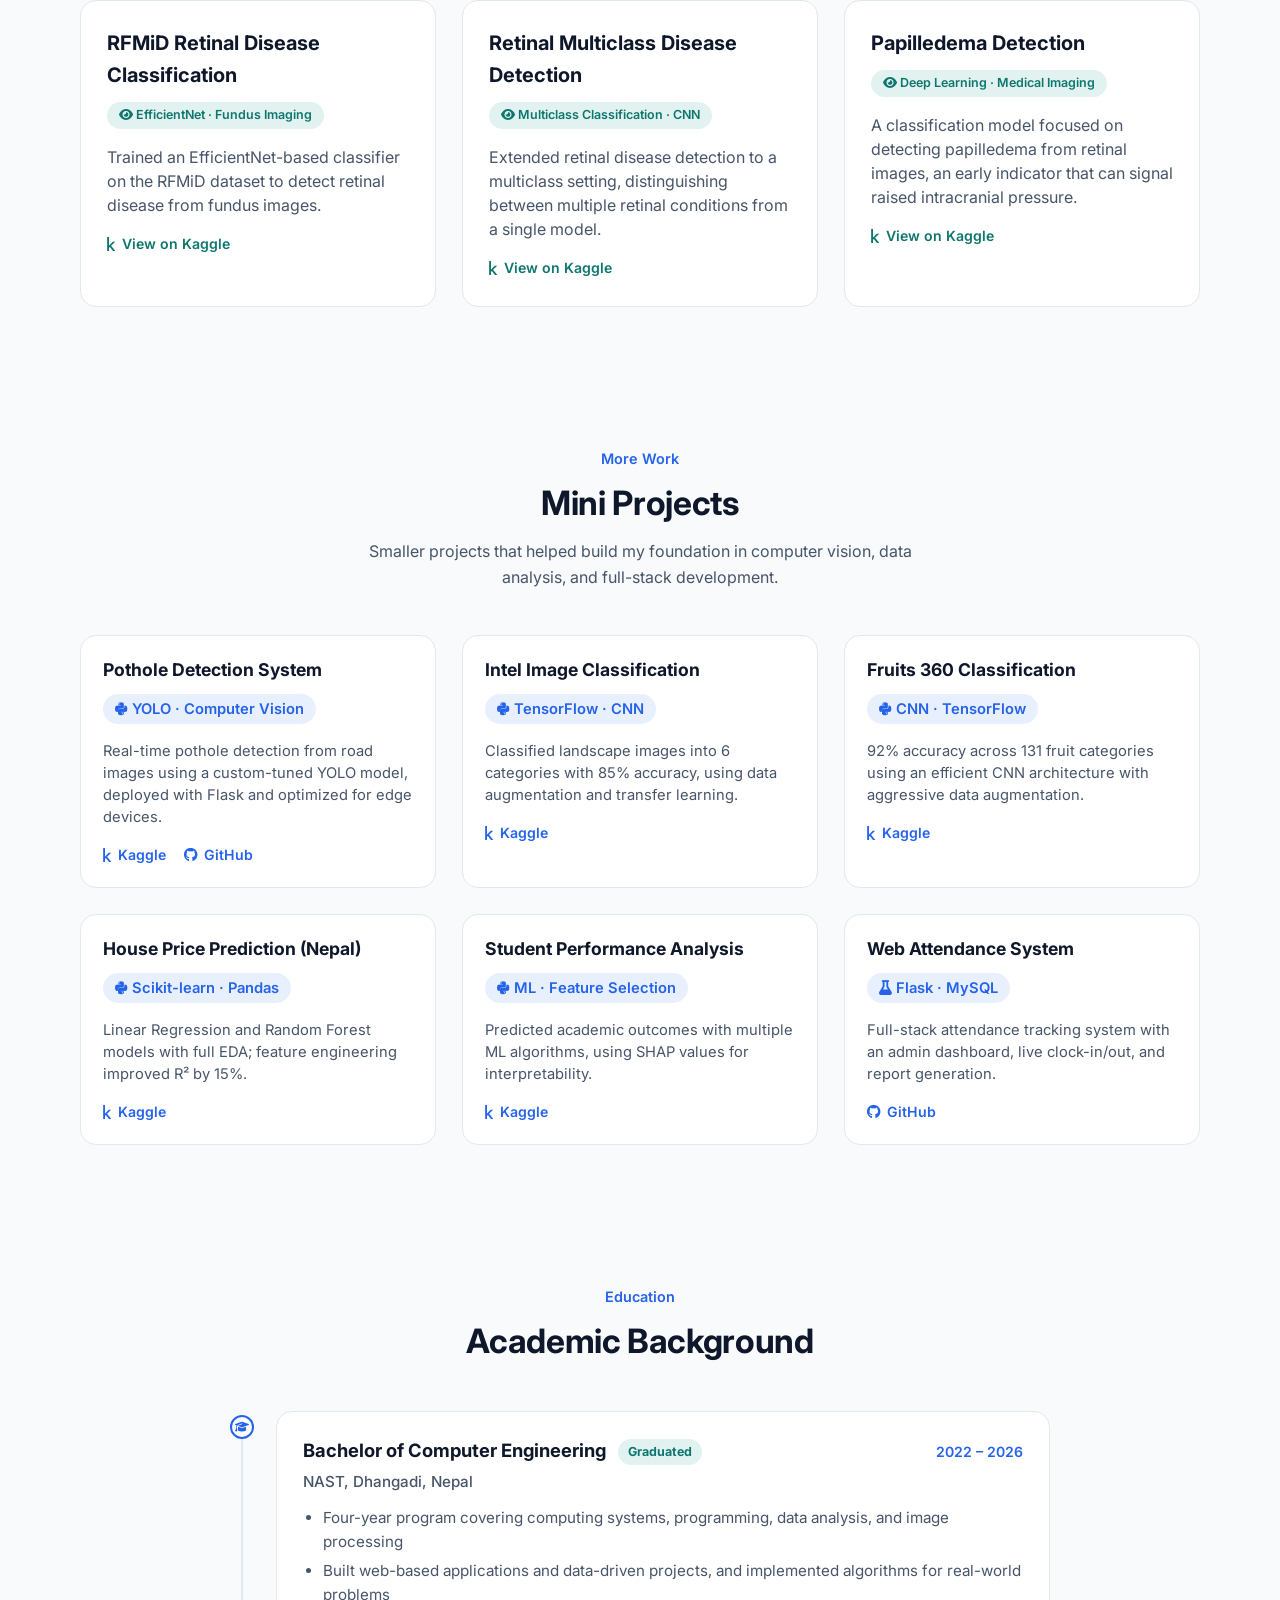
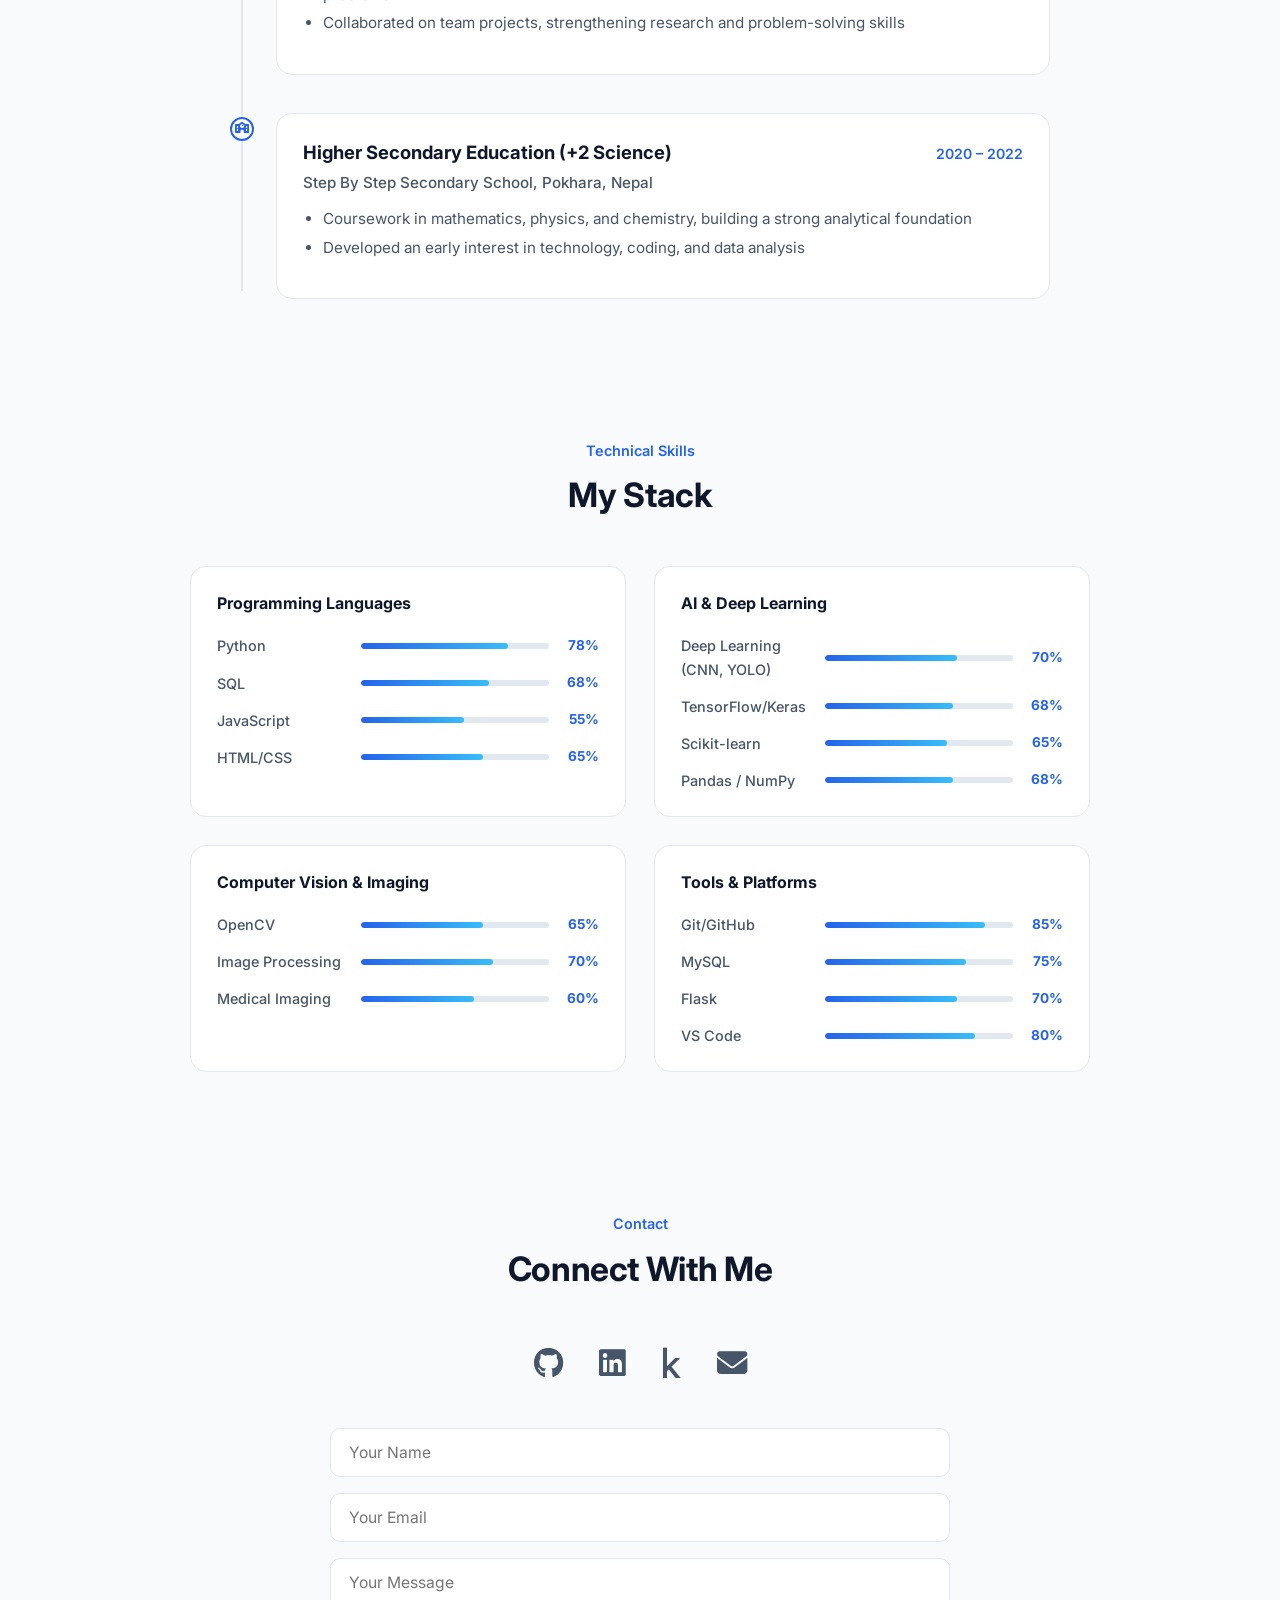
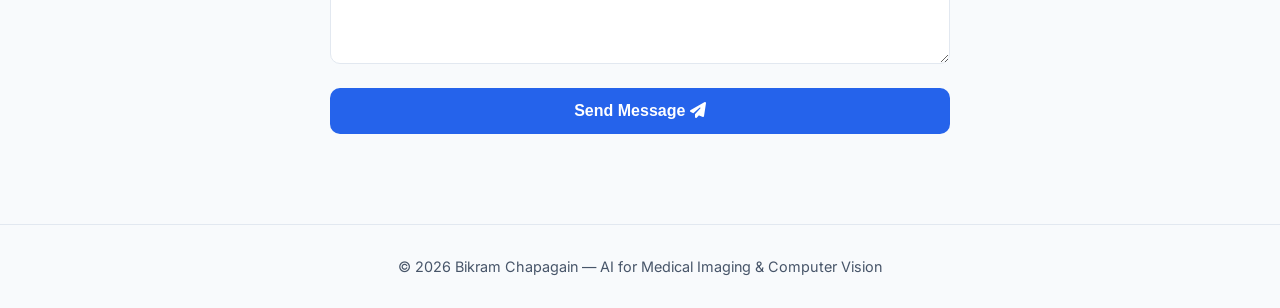
==== commit e0d8ba05: "updates changes" ====
--- a/index.html
+++ b/index.html
@@ -3,704 +3,703 @@
 <head>
     <meta charset="UTF-8">
     <meta name="viewport" content="width=device-width, initial-scale=1.0">
-    <title>Bikram Chapagain | AI & Medical Image Analysis</title>
+    <title>Bikram Chapagain | AI &amp; Medical Image Analysis</title>
     <link href="https://fonts.googleapis.com/css2?family=Inter:wght@300;400;500;600;700;800&display=swap" rel="stylesheet">
     <link rel="stylesheet" href="https://cdnjs.cloudflare.com/ajax/libs/font-awesome/6.5.1/css/all.min.css">
     <style>
-        * {
-            margin: 0;
-            padding: 0;
-            box-sizing: border-box;
-        }
+        :root {
+            --ink: #0f172a;
+            --ink-soft: #475569;
+            --blue: #2563eb;
+            --blue-deep: #1d4ed8;
+            --sky: #38bdf8;
+            --teal: #0d9488;
+            --teal-deep: #0f766e;
+            --border: #e2e8f0;
+            --surface: #ffffff;
+            --bg: #f8fafc;
+        }
+
+        * { margin: 0; padding: 0; box-sizing: border-box; }
 
         body {
             font-family: 'Inter', 'Segoe UI', sans-serif;
-            background: #f8fafc;
-            color: #0f172a;
+            background: var(--bg);
+            color: var(--ink);
+            line-height: 1.6;
             transition: background 0.3s ease, color 0.3s ease;
-            line-height: 1.6;
-        }
-
-        /* DARK MODE – Glassmorphism style */
+        }
+
         body.dark-mode {
-            background: #0b1120;
-            color: #e2e8f0;
-        }
-
-        body.dark-mode .project-card,
-        body.dark-mode .about-content,
-        body.dark-mode .skill-item,
-        body.dark-mode .contact-form input,
-        body.dark-mode .contact-form textarea {
-            background: rgba(15, 23, 42, 0.7);
+            --ink: #e2e8f0;
+            --ink-soft: #94a3b8;
+            --border: rgba(56, 189, 248, 0.18);
+            --surface: rgba(15, 23, 42, 0.7);
+            --bg: #0b1120;
+        }
+
+        body.dark-mode nav {
+            background: rgba(11, 17, 32, 0.85);
+            border-bottom: 1px solid var(--border);
+        }
+
+        .container { max-width: 1180px; margin: 0 auto; padding: 0 30px; }
+
+        /* Nav */
+        nav {
+            background: rgba(255, 255, 255, 0.92);
             backdrop-filter: blur(10px);
-            border: 1px solid rgba(56, 189, 248, 0.2);
-        }
-
-        body.dark-mode nav {
-            background: rgba(11, 17, 32, 0.8);
-            backdrop-filter: blur(12px);
-            border-bottom: 1px solid rgba(56, 189, 248, 0.2);
-        }
-
-        body.dark-mode .project-card:hover {
-            border-color: #38bdf8;
-            box-shadow: 0 20px 35px -12px rgba(0, 0, 0, 0.4);
-        }
-
-        .container {
-            max-width: 1200px;
-            margin: 0 auto;
-            padding: 0 30px;
-        }
-
-        /* Navigation */
-        nav {
-            background: rgba(255, 255, 255, 0.9);
-            backdrop-filter: blur(10px);
-            box-shadow: 0 2px 15px rgba(0, 0, 0, 0.05);
+            box-shadow: 0 1px 0 rgba(15, 23, 42, 0.06);
             position: sticky;
             top: 0;
             z-index: 100;
             padding: 1rem 0;
-            transition: all 0.3s;
-        }
-
-        nav .container {
-            display: flex;
-            justify-content: space-between;
-            align-items: center;
-            flex-wrap: wrap;
-            gap: 20px;
-        }
+        }
+
+        nav .container { display: flex; justify-content: space-between; align-items: center; flex-wrap: wrap; gap: 16px; }
 
         .logo {
-            font-size: 1.4rem;
-            font-weight: 800;
-            background: linear-gradient(135deg, #2563eb, #38bdf8);
-            -webkit-background-clip: text;
-            background-clip: text;
-            color: transparent;
+            font-size: 1.25rem;
+            font-weight: 700;
+            color: var(--ink);
             text-decoration: none;
-        }
-
-        .nav-links {
-            display: flex;
-            gap: 2rem;
-            list-style: none;
-        }
+            letter-spacing: -0.01em;
+        }
+
+        .logo span { color: var(--blue); }
+
+        .nav-links { display: flex; gap: 1.75rem; list-style: none; flex-wrap: wrap; }
 
         .nav-links a {
-            color: #1e293b;
+            color: var(--ink-soft);
             text-decoration: none;
             font-weight: 500;
-            transition: 0.2s;
-        }
-
-        body.dark-mode .nav-links a {
-            color: #cbd5e1;
-        }
-
-        .nav-links a:hover {
-            color: #2563eb;
-        }
+            font-size: 0.95rem;
+            transition: color 0.2s;
+        }
+
+        .nav-links a:hover { color: var(--blue); }
 
         .dark-mode-btn {
-            background: #e2e8f0;
+            background: var(--border);
             border: none;
-            font-size: 1.2rem;
+            font-size: 1.05rem;
             cursor: pointer;
-            padding: 8px 15px;
+            padding: 8px 14px;
             border-radius: 40px;
-            transition: all 0.3s;
-            color: #0f172a;
-        }
-
-        body.dark-mode .dark-mode-btn {
-            background: #1e293b;
-            color: #fbbf24;
-        }
-
-        /* Hero Section */
-        .hero {
-            padding: 100px 0 60px;
-            min-height: 85vh;
-            display: flex;
-            align-items: center;
-        }
-
-        .hero-wrapper {
-            display: flex;
-            align-items: center;
-            gap: 60px;
-            flex-wrap: wrap;
-        }
-
-        .hero-text {
-            flex: 1;
-        }
-
-        .hero-text h1 {
-            font-size: 3.8rem;
-            font-weight: 800;
-            margin-bottom: 20px;
-            line-height: 1.2;
-            letter-spacing: -0.02em;
-        }
-
-        .highlight {
-            background: linear-gradient(135deg, #2563eb, #38bdf8);
-            -webkit-background-clip: text;
-            background-clip: text;
-            color: transparent;
-        }
-
-        .hero-text h2 {
-            font-size: 1.4rem;
-            font-weight: 500;
-            margin-bottom: 20px;
-            color: #334155;
-        }
-
-        body.dark-mode .hero-text h2 {
-            color: #94a3b8;
-        }
-
-        .hero-text p {
-            margin-bottom: 30px;
-            font-size: 1.1rem;
-            color: #475569;
-        }
-
-        body.dark-mode .hero-text p {
-            color: #cbd5e1;
-        }
-
-        .btn-cv {
+            color: var(--ink);
+        }
+
+        body.dark-mode .dark-mode-btn { background: #1e293b; color: #fbbf24; }
+
+        /* Hero */
+        .hero { padding: 90px 0 60px; min-height: 78vh; display: flex; align-items: center; }
+        .hero-wrapper { display: flex; align-items: center; gap: 60px; flex-wrap: wrap; }
+        .hero-text { flex: 1.2; min-width: 320px; }
+
+        .hero-text .eyebrow {
+            display: inline-block;
+            color: var(--blue);
+            font-weight: 600;
+            font-size: 0.95rem;
+            margin-bottom: 14px;
+        }
+
+        .hero-text h1 { font-size: 3.2rem; font-weight: 800; margin-bottom: 16px; line-height: 1.15; letter-spacing: -0.02em; }
+        .hero-text h2 { font-size: 1.25rem; font-weight: 500; margin-bottom: 20px; color: var(--ink-soft); }
+        .hero-text p { margin-bottom: 30px; font-size: 1.05rem; color: var(--ink-soft); max-width: 60ch; }
+
+        .hero-actions { display: flex; gap: 14px; flex-wrap: wrap; }
+
+        .btn-cv, .btn-outline {
             display: inline-flex;
             align-items: center;
             gap: 8px;
-            padding: 12px 28px;
-            background: linear-gradient(135deg, #2563eb, #38bdf8);
+            padding: 12px 26px;
+            text-decoration: none;
+            border-radius: 10px;
+            font-weight: 600;
+            font-size: 0.95rem;
+            transition: all 0.2s;
+        }
+
+        .btn-cv {
+            background: var(--blue);
             color: white;
-            text-decoration: none;
-            border-radius: 40px;
-            font-weight: 600;
-            transition: all 0.3s;
-            border: none;
-            cursor: pointer;
-            box-shadow: 0 4px 12px rgba(37, 99, 235, 0.2);
-        }
-
-        .btn-cv:hover {
-            transform: translateY(-3px);
-            box-shadow: 0 8px 20px rgba(37, 99, 235, 0.3);
-        }
-
-        .hero-image {
-            flex: 1;
-            text-align: center;
-        }
+            border: 1px solid var(--blue);
+        }
+        .btn-cv:hover { background: var(--blue-deep); transform: translateY(-2px); }
+
+        .btn-outline {
+            background: transparent;
+            color: var(--ink);
+            border: 1px solid var(--border);
+        }
+        .btn-outline:hover { border-color: var(--blue); color: var(--blue); }
+
+        .hero-image { flex: 1; text-align: center; min-width: 260px; }
 
         .profile-img {
-            width: 300px;
-            height: 300px;
-            border-radius: 50%;
+            width: 260px;
+            height: 260px;
+            border-radius: 24px;
             object-fit: cover;
-            border: 4px solid #38bdf8;
-            box-shadow: 0 20px 35px -10px rgba(0, 0, 0, 0.2);
-            transition: transform 0.3s;
-        }
-
-        .profile-img:hover {
-            transform: scale(1.02);
+            border: 1px solid var(--border);
+            box-shadow: 0 20px 40px -20px rgba(37, 99, 235, 0.35);
         }
 
         /* Sections */
-        section {
-            padding: 80px 0;
-        }
-
-        .section-title {
-            font-size: 2.5rem;
-            font-weight: 700;
-            margin-bottom: 50px;
-            text-align: center;
-            position: relative;
-        }
-
-        .section-title:after {
-            content: '';
-            display: block;
-            width: 70px;
-            height: 4px;
-            background: linear-gradient(90deg, #2563eb, #38bdf8);
-            margin: 12px auto 0;
-            border-radius: 4px;
-        }
+        section { padding: 70px 0; }
+
+        .section-head { margin-bottom: 44px; }
+        .section-head .kicker { color: var(--blue); font-weight: 600; font-size: 0.9rem; margin-bottom: 6px; display: block; }
+        .section-head h2 { font-size: 2.1rem; font-weight: 700; letter-spacing: -0.01em; }
+        .section-head p { color: var(--ink-soft); margin-top: 10px; max-width: 60ch; }
+        .section-head.center { text-align: center; }
+        .section-head.center p { margin-left: auto; margin-right: auto; }
 
         /* About */
         .about-content {
-            max-width: 850px;
+            max-width: 820px;
             margin: 0 auto;
-            background: white;
+            background: var(--surface);
             padding: 40px;
-            border-radius: 24px;
-            box-shadow: 0 10px 30px rgba(0, 0, 0, 0.05);
-            transition: all 0.3s;
-        }
-
-        .about-content p {
-            margin-bottom: 20px;
-            font-size: 1.05rem;
-            text-align: center;
-        }
-
-        .location-link {
-            color: #2563eb;
-            text-decoration: none;
-            font-weight: 500;
-        }
-
-        /* Projects Grid – Enhanced */
-        .project-grid {
-            display: grid;
-            grid-template-columns: repeat(auto-fit, minmax(340px, 1fr));
-            gap: 35px;
-        }
-
-        .project-card {
-            background: white;
-            padding: 28px;
-            border-radius: 24px;
-            transition: all 0.3s cubic-bezier(0.2, 0, 0, 1);
-            box-shadow: 0 8px 20px rgba(0, 0, 0, 0.05);
-            border: 1px solid #e2e8f0;
-            position: relative;
-            overflow: hidden;
-        }
-
-        .project-card::before {
+            border-radius: 20px;
+            border: 1px solid var(--border);
+        }
+        .about-content p { margin-bottom: 18px; font-size: 1.02rem; color: var(--ink-soft); }
+        .about-meta { display: flex; flex-wrap: wrap; gap: 22px; margin-top: 24px; padding-top: 22px; border-top: 1px solid var(--border); font-size: 0.95rem; }
+        .about-meta div { display: flex; align-items: center; gap: 8px; color: var(--ink-soft); }
+        .about-meta i { color: var(--blue); }
+        .location-link { color: var(--blue); text-decoration: none; font-weight: 500; }
+
+        /* Timeline (Experience + Education) */
+        .timeline { max-width: 820px; margin: 0 auto; position: relative; }
+        .timeline::before {
             content: '';
             position: absolute;
-            top: 0;
+            left: 11px;
+            top: 8px;
+            bottom: 8px;
+            width: 2px;
+            background: var(--border);
+        }
+        .timeline-item { position: relative; padding-left: 46px; margin-bottom: 38px; }
+        .timeline-item:last-child { margin-bottom: 0; }
+        .timeline-dot {
+            position: absolute;
             left: 0;
-            width: 5px;
-            height: 100%;
-            background: linear-gradient(180deg, #2563eb, #38bdf8);
-            transition: width 0.3s;
-        }
-
-        .project-card:hover::before {
-            width: 8px;
-        }
-
-        .project-card:hover {
-            transform: translateY(-8px);
-            box-shadow: 0 20px 35px -12px rgba(0, 0, 0, 0.15);
-            border-color: #b9d9ff;
-        }
-
-        .project-card h3 {
-            font-size: 1.5rem;
-            font-weight: 700;
-            margin-bottom: 12px;
-        }
-
-        .tech {
-            display: inline-block;
-            background: rgba(37, 99, 235, 0.1);
-            padding: 4px 12px;
-            border-radius: 30px;
-            font-size: 0.8rem;
-            font-weight: 600;
-            color: #2563eb;
-            margin-bottom: 16px;
-        }
-
-        .project-card p {
-            margin-bottom: 20px;
-            color: #475569;
-            line-height: 1.5;
-        }
-
-        body.dark-mode .project-card p {
-            color: #cbd5e1;
-        }
-
-        .project-links {
+            top: 4px;
+            width: 24px;
+            height: 24px;
+            border-radius: 50%;
+            background: var(--surface);
+            border: 2px solid var(--blue);
             display: flex;
-            gap: 20px;
-            flex-wrap: wrap;
-            margin: 15px 0 10px;
-        }
-
-        .project-link {
-            color: #2563eb;
-            text-decoration: none;
+            align-items: center;
+            justify-content: center;
+            color: var(--blue);
+            font-size: 0.7rem;
+        }
+        .timeline-card {
+            background: var(--surface);
+            border: 1px solid var(--border);
+            border-radius: 16px;
+            padding: 24px 26px;
+        }
+        .timeline-card .role-row { display: flex; justify-content: space-between; align-items: baseline; flex-wrap: wrap; gap: 8px; margin-bottom: 4px; }
+        .timeline-card h3 { font-size: 1.15rem; font-weight: 700; }
+        .timeline-card .period { font-size: 0.88rem; color: var(--blue); font-weight: 600; white-space: nowrap; }
+        .timeline-card .org { color: var(--ink-soft); font-weight: 500; font-size: 0.95rem; margin-bottom: 12px; }
+        .timeline-card ul { padding-left: 20px; color: var(--ink-soft); font-size: 0.95rem; margin-bottom: 14px; }
+        .timeline-card ul li { margin-bottom: 4px; }
+        .cert-actions { display: flex; gap: 12px; flex-wrap: wrap; }
+        .cert-btn {
             display: inline-flex;
             align-items: center;
             gap: 6px;
+            font-size: 0.85rem;
             font-weight: 600;
-            font-size: 0.9rem;
-            transition: 0.2s;
-        }
-
-        .project-link:hover {
-            gap: 10px;
-            color: #1e40af;
-        }
-
-        .rating {
-            margin-top: 18px;
-            padding-top: 15px;
-            border-top: 1px dashed #e2e8f0;
-            font-size: 0.9rem;
-        }
-
-        .stars {
-            cursor: pointer;
-            font-size: 1.2rem;
-            letter-spacing: 2px;
-            color: #fbbf24;
-        }
-
-        /* Skills */
-        .skill-list {
-            max-width: 800px;
+            padding: 7px 14px;
+            border-radius: 8px;
+            text-decoration: none;
+        }
+        .cert-view { background: rgba(37, 99, 235, 0.1); color: var(--blue); }
+        .cert-download { background: transparent; color: var(--ink-soft); border: 1px solid var(--border); }
+        .cert-view:hover { background: rgba(37, 99, 235, 0.18); }
+        .cert-download:hover { border-color: var(--blue); color: var(--blue); }
+
+        .grad-badge {
+            display: inline-block;
+            background: rgba(13, 148, 136, 0.12);
+            color: var(--teal-deep);
+            font-size: 0.78rem;
+            font-weight: 700;
+            padding: 3px 10px;
+            border-radius: 30px;
+            margin-left: 8px;
+            vertical-align: middle;
+        }
+        body.dark-mode .grad-badge { color: #2dd4bf; }
+
+        /* Featured project (single, large) */
+        .featured-card {
+            max-width: 980px;
             margin: 0 auto;
-        }
-
-        .skill-item {
-            margin-bottom: 18px;
+            background: var(--surface);
+            border: 1px solid var(--border);
+            border-radius: 20px;
+            padding: 36px;
+            display: flex;
+            gap: 32px;
+            flex-wrap: wrap;
+        }
+        .featured-icon {
+            width: 64px;
+            height: 64px;
+            border-radius: 16px;
+            background: linear-gradient(135deg, var(--blue), var(--sky));
             display: flex;
             align-items: center;
-            gap: 18px;
-            flex-wrap: wrap;
-            background: white;
-            padding: 12px 24px;
-            border-radius: 60px;
-            box-shadow: 0 2px 6px rgba(0, 0, 0, 0.05);
-        }
-
-        .skill-item span:first-child {
-            width: 160px;
+            justify-content: center;
+            color: white;
+            font-size: 1.6rem;
+            flex-shrink: 0;
+        }
+        .featured-body { flex: 1; min-width: 240px; }
+        .featured-body h3 { font-size: 1.4rem; font-weight: 700; margin-bottom: 8px; }
+        .featured-body p { color: var(--ink-soft); margin-bottom: 18px; max-width: 65ch; }
+
+        /* Generic project grid */
+        .project-grid { display: grid; grid-template-columns: repeat(auto-fit, minmax(300px, 1fr)); gap: 26px; }
+
+        .project-card {
+            background: var(--surface);
+            padding: 26px;
+            border-radius: 16px;
+            border: 1px solid var(--border);
+            transition: transform 0.25s ease, box-shadow 0.25s ease, border-color 0.25s ease;
+        }
+        .project-card:hover { transform: translateY(-5px); box-shadow: 0 16px 30px -18px rgba(15, 23, 42, 0.25); }
+
+        .project-card.mini { padding: 20px 22px; }
+        .project-card.mini h3 { font-size: 1.1rem; }
+        .project-card.mini p { font-size: 0.92rem; }
+
+        .project-card.eye:hover { border-color: rgba(13, 148, 136, 0.4); }
+        .project-card:not(.eye):hover { border-color: rgba(37, 99, 235, 0.35); }
+
+        .project-card h3 { font-size: 1.25rem; font-weight: 700; margin-bottom: 10px; }
+
+        .tech {
+            display: inline-block;
+            padding: 4px 12px;
+            border-radius: 30px;
+            font-size: 0.78rem;
             font-weight: 600;
-        }
-
-        .progress-bar {
-            flex: 1;
-            height: 8px;
-            background: #e2e8f0;
+            margin-bottom: 14px;
+        }
+        .tech.blue { background: rgba(37, 99, 235, 0.1); color: var(--blue); }
+        .tech.teal { background: rgba(13, 148, 136, 0.12); color: var(--teal-deep); }
+        body.dark-mode .tech.teal { color: #2dd4bf; }
+
+        .project-card p { margin-bottom: 16px; color: var(--ink-soft); line-height: 1.5; }
+
+        .project-links { display: flex; gap: 18px; flex-wrap: wrap; }
+        .project-link { color: var(--blue); text-decoration: none; display: inline-flex; align-items: center; gap: 6px; font-weight: 600; font-size: 0.88rem; }
+        .project-link:hover { color: var(--blue-deep); }
+        .project-card.eye .project-link { color: var(--teal-deep); }
+        body.dark-mode .project-card.eye .project-link { color: #2dd4bf; }
+
+        /* Skills */
+        .skill-groups { max-width: 900px; margin: 0 auto; display: grid; grid-template-columns: repeat(auto-fit, minmax(380px, 1fr)); gap: 28px; }
+        .skill-group {
+            background: var(--surface);
+            border: 1px solid var(--border);
+            border-radius: 16px;
+            padding: 24px 26px;
+        }
+        .skill-group h3 { font-size: 1rem; font-weight: 700; margin-bottom: 18px; color: var(--ink); }
+        .skill-item { margin-bottom: 14px; display: flex; align-items: center; gap: 14px; }
+        .skill-item:last-child { margin-bottom: 0; }
+        .skill-item span:first-child { width: 130px; font-size: 0.9rem; font-weight: 500; color: var(--ink-soft); flex-shrink: 0; }
+        .progress-bar { flex: 1; height: 6px; background: var(--border); border-radius: 10px; overflow: hidden; }
+        .progress { height: 100%; background: linear-gradient(90deg, var(--blue), var(--sky)); width: 0; border-radius: 10px; transition: width 1.1s ease; }
+        .percentage { width: 36px; font-weight: 700; color: var(--blue); font-size: 0.85rem; text-align: right; }
+
+        /* Contact */
+        .contact-grid { max-width: 620px; margin: 0 auto; }
+        .social-icons { display: flex; justify-content: center; gap: 36px; margin-bottom: 40px; }
+        .social-icon { font-size: 1.9rem; color: var(--ink-soft); transition: 0.2s; }
+        .social-icon:hover { color: var(--blue); transform: translateY(-3px); }
+
+        .contact-form input, .contact-form textarea {
+            width: 100%;
+            padding: 14px 18px;
+            margin-bottom: 16px;
+            background: var(--surface);
+            border: 1px solid var(--border);
             border-radius: 10px;
-            overflow: hidden;
-        }
-
-        .progress {
-            height: 100%;
-            background: linear-gradient(90deg, #2563eb, #38bdf8);
-            width: 0;
-            transition: width 1s ease;
-        }
-
-        .percentage {
-            width: 45px;
-            font-weight: 700;
-            color: #2563eb;
-        }
-
-        /* Contact */
-        .contact-grid {
-            max-width: 650px;
-            margin: 0 auto;
-        }
-
-        .social-icons {
-            display: flex;
-            justify-content: center;
-            gap: 40px;
-            margin-bottom: 40px;
-        }
-
-        .social-icon {
-            font-size: 2.2rem;
-            color: #2563eb;
-            transition: 0.2s;
-        }
-
-        .social-icon:hover {
-            transform: translateY(-5px);
-            color: #1d4ed8;
-        }
-
-        .contact-form input,
-        .contact-form textarea {
-            width: 100%;
-            padding: 15px 20px;
-            margin-bottom: 20px;
-            background: white;
-            border: 1px solid #e2e8f0;
-            border-radius: 40px;
-            font-size: 1rem;
-            transition: 0.2s;
-        }
-
-        .contact-form input:focus,
-        .contact-form textarea:focus {
-            outline: none;
-            border-color: #2563eb;
-            box-shadow: 0 0 0 3px rgba(37, 99, 235, 0.1);
-        }
+            font-size: 0.98rem;
+            color: var(--ink);
+            font-family: inherit;
+        }
+        .contact-form input:focus, .contact-form textarea:focus { outline: none; border-color: var(--blue); }
 
         .btn-primary {
             width: 100%;
             padding: 14px;
-            background: linear-gradient(135deg, #2563eb, #38bdf8);
+            background: var(--blue);
             color: white;
             border: none;
-            border-radius: 40px;
+            border-radius: 10px;
             font-weight: 700;
             font-size: 1rem;
             cursor: pointer;
-            transition: 0.3s;
-        }
-
-        .btn-primary:hover {
-            transform: translateY(-2px);
-            box-shadow: 0 8px 20px rgba(37, 99, 235, 0.3);
-        }
-
-        footer {
-            text-align: center;
-            padding: 30px 0;
-            border-top: 1px solid #e2e8f0;
-            margin-top: 40px;
-        }
-
-        /* Stars background */
-        .stars-bg {
-            position: fixed;
-            top: 0;
-            left: 0;
-            width: 100%;
-            height: 100%;
-            pointer-events: none;
-            z-index: -1;
-        }
-
-        .star {
-            position: absolute;
-            background: #2563eb;
-            border-radius: 50%;
-            opacity: 0.2;
-            animation: twinkle 4s infinite;
-        }
-
-        body.dark-mode .star {
-            background: white;
-            opacity: 0.3;
-        }
-
-        @keyframes twinkle {
-            0%, 100% { opacity: 0.1; transform: scale(1);}
-            50% { opacity: 0.5; transform: scale(1.2);}
-        }
+            transition: 0.2s;
+        }
+        .btn-primary:hover { background: var(--blue-deep); }
+
+        footer { text-align: center; padding: 30px 0; border-top: 1px solid var(--border); margin-top: 20px; color: var(--ink-soft); font-size: 0.9rem; }
 
         @media (max-width: 768px) {
-            .hero-wrapper {
-                flex-direction: column-reverse;
-                text-align: center;
-            }
-            .hero-text h1 {
-                font-size: 2.5rem;
-            }
-            .nav-links {
-                gap: 1rem;
-            }
-            .skill-item {
-                border-radius: 20px;
-            }
-            .section-title {
-                font-size: 2rem;
-            }
+            .hero-wrapper { flex-direction: column-reverse; text-align: center; }
+            .hero-text p { margin-left: auto; margin-right: auto; }
+            .hero-actions { justify-content: center; }
+            .hero-text h1 { font-size: 2.3rem; }
+            .section-head h2 { font-size: 1.7rem; }
+            .featured-card { padding: 26px; }
         }
     </style>
 </head>
 <body>
-    <div class="stars-bg" id="starsBg"></div>
 
     <nav>
         <div class="container">
-            <a href="#" class="logo">Bikram Chapagain (Bikky)</a>
+            <a href="#" class="logo">Bikram <span>Chapagain</span></a>
             <ul class="nav-links">
                 <li><a href="#about">About</a></li>
-                <li><a href="#work">Work</a></li>
-                <li><a href="#skills">Technical Skills</a></li>
+                <li><a href="#experience">Experience</a></li>
+                <li><a href="#featured">Projects</a></li>
+                <li><a href="#ophthalmology">Ophthalmology AI</a></li>
+                <li><a href="#education">Education</a></li>
+                <li><a href="#skills">Skills</a></li>
                 <li><a href="#contact">Contact</a></li>
             </ul>
-            <button id="darkModeToggle" class="dark-mode-btn">
+            <button id="darkModeToggle" class="dark-mode-btn" aria-label="Toggle dark mode">
                 <i class="fas fa-moon"></i>
             </button>
         </div>
     </nav>
 
     <main>
-        <!-- Hero Section -->
+        <!-- Hero -->
         <section class="hero">
             <div class="container">
                 <div class="hero-wrapper">
                     <div class="hero-text">
-                        <h1>Hey, I'm <span class="highlight" id="typingName"></span></h1>
-                        <h2>Computer Engineering Student | AI & Medical Imaging Enthusiast</h2>
-                        <p>Turning complex medical images into actionable insights using deep learning. Passionate about Computer Vision, Image Processing, and building AI that helps healthcare.</p>
-                        <a href="img/cv_Bikram.pdf" download class="btn-cv">
-                            <i class="fas fa-download"></i> Download CV
-                        </a>
+                        <span class="eyebrow">Computer Engineering Undergraduate</span>
+                        <h1>Hey, I'm <span id="typingName"></span></h1>
+                        <h2>AI &amp; Medical Image Analysis</h2>
+                        <p>I build deep learning systems that turn medical and real-world images into actionable insight with a growing focus on ophthalmic disease detection, computer vision, and applied machine learning.</p>
+                        <div class="hero-actions">
+                            <a href="img/cv_Bikram.pdf" download class="btn-cv"><i class="fas fa-download"></i> Download CV</a>
+                            <a href="#contact" class="btn-outline"><i class="fas fa-paper-plane"></i> Get in touch</a>
+                        </div>
                     </div>
                     <div class="hero-image">
-                        <img src="img/profile.png" alt="Bikram Chapagain" class="profile-img" onerror="this.src='https://ui-avatars.com/api/?name=Bikram&background=2563eb&color=fff&size=200'">
-                    </div>
-                </div>
-            </div>
-        </section>
-
-        <!-- About Section -->
-        <section id="about" class="about">
-            <div class="container">
-                <h2 class="section-title">About Me</h2>
+                        <img src="img/profile.png" alt="Bikram Chapagain" class="profile-img" onerror="this.src='https://ui-avatars.com/api/?name=Bikram&background=2563eb&color=fff&size=260'">
+                    </div>
+                </div>
+            </div>
+        </section>
+
+        <!-- About -->
+        <section id="about">
+            <div class="container">
+                <div class="section-head center">
+                    <span class="kicker">About</span>
+                    <h2>Who I am</h2>
+                </div>
                 <div class="about-content">
-                    <p>I'm a Computer Engineering student deeply passionate about <strong>Artificial Intelligence, Medical Image Analysis, Computer Vision, and Image Processing</strong>. I've built real‑world systems like a Face Recognition Attendance System and am currently exploring how deep learning can assist in medical diagnostics.</p>
-                    <p>I love turning images into data and data into decisions. My goal is to design and deploy AI models that make a tangible impact — especially in the medical sector, where early detection can save lives. Data Science is a tool I use along the way, but my heart lies in building AI that sees and understands like a specialist.</p>
-                    <p><i class="fas fa-map-marker-alt"></i> <strong>Location:</strong> <a href="https://maps.app.goo.gl/HUAZDPKoKjhKCnRS7" target="_blank" class="location-link">Syangja, Gandaki Province, Nepal</a></p>
-                </div>
-            </div>
-        </section>
-
-        <!-- Projects Section -->
-        <section id="work" class="projects">
-            <div class="container">
-                <h2 class="section-title">Featured Projects</h2>
+                    <p>I'm a Computer Engineering undergraduate with a strong interest in artificial intelligence, medical image analysis, and computer vision. I've built full working systems  from a web-based attendance platform to deep learning models for crop disease and retinal disease detection — and I'm continuing to specialize in AI for healthcare, where early, accurate detection can genuinely change outcomes.</p>
+                    <p>Data science is a tool I use to get there. What I care about most is building models that see and reason the way a specialist would, and shipping them as systems people can actually use.</p>
+                    <div class="about-meta">
+                        <div><i class="fas fa-map-marker-alt"></i> <a href="https://maps.app.goo.gl/HUAZDPKoKjhKCnRS7" target="_blank" class="location-link">Syangja, Gandaki Province, Nepal</a></div>
+                        <div><i class="fas fa-language"></i> Nepali, Hindi, English, German (A1)</div>
+                    </div>
+                </div>
+            </div>
+        </section>
+
+        <!-- Experience -->
+        <section id="experience">
+            <div class="container">
+                <div class="section-head center">
+                    <span class="kicker">Experience</span>
+                    <h2>Where I've worked</h2>
+                    <p>Applied research and internship experience alongside my degree.</p>
+                </div>
+                <div class="timeline">
+                    <div class="timeline-item">
+                        <div class="timeline-dot"><i class="fas fa-flask"></i></div>
+                        <div class="timeline-card">
+                            <div class="role-row">
+                                <h3>AI Research Intern</h3>
+                                <span class="period">May 2026 – August 2026</span>
+                            </div>
+                            <div class="org">NAAMII — Nepal Applied Mathematics and Informatics Institute for research</div>
+                            <ul>
+                                <li>Trained and evaluated EfficientNet (B1–B4) models for RFMiD multi-disease retinal classification, ARMD screening, and Papilledema/Pseudopapilledema detection under NAAMII's TOGAI (Transforming Global Health with AI) research group</li>
+                                <li>Performed manual retinal-image annotation (eye laterality, macular and optic-disc landmarks) and organized datasets at the patient level for clinical-grade training</li>
+                                <li>Contributed trained models to the AI Screening Suite, a web-based platform for ophthalmology, syndrome, and otoscopy screening, and presented weekly progress to supervisor Mahesh Shakya</li>
+                            </ul>
+                            <div class="cert-actions">
+                                <a href="certificates/certificates.png" target="_blank" class="cert-btn cert-view"><i class="fas fa-eye"></i> View Certificate</a>
+                                <a href="certificates/certificates.png" download class="cert-btn cert-download"><i class="fas fa-download"></i> Download</a>
+                            </div>
+                        </div>
+                    </div>
+                    <div class="timeline-item">
+                        <div class="timeline-dot"><i class="fas fa-shield-halved"></i></div>
+                        <div class="timeline-card">
+                            <div class="role-row">
+                                <h3>Research &amp; Cybersecurity Awareness Program</h3>
+                                <span class="period">April 2026 – September 2026</span>
+                            </div>
+                            <div class="org">Dhangadi, Nepal</div>
+                            <ul>
+                                <li>[]</li>
+                                <li>[]</li>
+                                <li>[]</li>
+                            </ul>
+                            <div class="cert-actions">
+                                <a href="certificates/certificates.png" target="_blank" class="cert-btn cert-view"><i class="fas fa-eye"></i> View Certificate</a>
+                                <a href="certificates/certificates.png" download class="cert-btn cert-download"><i class="fas fa-download"></i> Download</a>
+                            </div>
+                        </div>
+                    </div>
+                </div>
+            </div>
+        </section>
+
+        <!-- Featured Project -->
+        <section id="featured">
+            <div class="container">
+                <div class="section-head center">
+                    <span class="kicker">Featured Project</span>
+                    <h2>AI-Powered Crop Disease Detection</h2>
+                    <p>A deep learning system built to identify crop disease from leaf images, aimed at supporting early intervention for farmers.</p>
+                </div>
+                <div class="featured-card">
+                    <div class="featured-icon"><i class="fas fa-seedling"></i></div>
+                    <div class="featured-body">
+                        <h3>Crop Disease Detection System</h3>
+                        <p class="tech blue"><i class="fab fa-python"></i> Deep Learning · CNN · Computer Vision</p>
+                        <p>A collaborative deep learning project that classifies crop leaf images to detect disease, built and trained with a team on Kaggle and versioned on GitHub. Designed as a step toward accessible, image-based diagnostic tools for agriculture.</p>
+                        <div class="project-links">
+                            <a href="https://github.com/Crop-Disease-Detection-Team/cropdiseasedetection" target="_blank" class="project-link"><i class="fab fa-github"></i> GitHub</a>
+                            <a href="https://www.kaggle.com/code/bikramchapagain/projectmodel2" target="_blank" class="project-link"><i class="fab fa-kaggle"></i> Kaggle</a>
+                        </div>
+                    </div>
+                </div>
+            </div>
+        </section>
+
+        <!-- Ophthalmology AI -->
+        <section id="ophthalmology">
+            <div class="container">
+                <div class="section-head center">
+                    <span class="kicker">Specialization</span>
+                    <h2>Ophthalmology &amp; Retinal Disease AI</h2>
+                    <p>Deep learning models for detecting and classifying retinal disease from fundus images the specific direction I'm building my medical imaging focus around.</p>
+                </div>
                 <div class="project-grid">
-                    <!-- NEW: Pothole Detection (Kaggle + GitHub) -->
-                    <div class="project-card">
+                    <div class="project-card eye">
+                        <h3>RFMiD Retinal Disease Classification</h3>
+                        <p class="tech teal"><i class="fas fa-eye"></i> EfficientNet · Fundus Imaging</p>
+                        <p>Trained an EfficientNet-based classifier on the RFMiD dataset to detect retinal disease from fundus images.</p>
+                        <div class="project-links">
+                            <a href="https://www.kaggle.com/code/bikramchapagain/retinaldiseaseclassificationusingefficientnet" target="_blank" class="project-link"><i class="fab fa-kaggle"></i> View on Kaggle</a>
+                        </div>
+                    </div>
+                    <div class="project-card eye">
+                        <h3>Retinal Multiclass Disease Detection</h3>
+                        <p class="tech teal"><i class="fas fa-eye"></i> Multiclass Classification · CNN</p>
+                        <p>Extended retinal disease detection to a multiclass setting, distinguishing between multiple retinal conditions from a single model.</p>
+                        <div class="project-links">
+                            <a href="https://www.kaggle.com/code/bikramchapagain/retinalmulticlassdiseasedetctionsystem" target="_blank" class="project-link"><i class="fab fa-kaggle"></i> View on Kaggle</a>
+                        </div>
+                    </div>
+                    <div class="project-card eye">
+                        <h3>Papilledema Detection</h3>
+                        <p class="tech teal"><i class="fas fa-eye"></i> Deep Learning · Medical Imaging</p>
+                        <p>A classification model focused on detecting papilledema from retinal images, an early indicator that can signal raised intracranial pressure.</p>
+                        <div class="project-links">
+                            <a href="https://www.kaggle.com/code/bikramchapagain/papelodima" target="_blank" class="project-link"><i class="fab fa-kaggle"></i> View on Kaggle</a>
+                        </div>
+                    </div>
+                </div>
+            </div>
+        </section>
+
+        <!-- Mini Projects -->
+        <section id="mini-projects">
+            <div class="container">
+                <div class="section-head center">
+                    <span class="kicker">More Work</span>
+                    <h2>Mini Projects</h2>
+                    <p>Smaller projects that helped build my foundation in computer vision, data analysis, and full-stack development.</p>
+                </div>
+                <div class="project-grid">
+                    <div class="project-card mini">
                         <h3>Pothole Detection System</h3>
-                        <p class="tech"><i class="fab fa-python"></i> Deep Learning | YOLO | Computer Vision</p>
-                        <p>Real‑time pothole detection from road images using a custom‑tuned YOLO model. Deployed with Flask and optimized for edge devices.</p>
+                        <p class="tech blue"><i class="fab fa-python"></i> YOLO · Computer Vision</p>
+                        <p>Real-time pothole detection from road images using a custom-tuned YOLO model, deployed with Flask and optimized for edge devices.</p>
                         <div class="project-links">
                             <a href="https://www.kaggle.com/code/bikramchapagain/pothole-detection-system-using-deep-learning" target="_blank" class="project-link"><i class="fab fa-kaggle"></i> Kaggle</a>
                             <a href="https://github.com/bikram76334/Pothole-Detection-System-Using-Deep-Learning" target="_blank" class="project-link"><i class="fab fa-github"></i> GitHub</a>
                         </div>
-                        <div class="rating" data-project="pothole">
-                            <span>Rate: </span>
-                            <span class="stars" data-rating="0">☆☆☆☆☆</span>
-                            <span class="rating-message"></span>
-                        </div>
-                    </div>
-
-                    <div class="project-card">
+                    </div>
+                    <div class="project-card mini">
                         <h3>Intel Image Classification</h3>
-                        <p class="tech"><i class="fab fa-python"></i> TensorFlow | CNN</p>
-                        <p>Classified landscape images into 6 categories using a CNN with 85% accuracy. Strong focus on data augmentation and transfer learning.</p>
-                        <div class="project-links">
-                            <a href="https://www.kaggle.com/code/bikramchapagain/intel-image-classification-project" target="_blank" class="project-link"><i class="fab fa-kaggle"></i> View on Kaggle</a>
-                        </div>
-                        <div class="rating" data-project="intel">
-                            <span>Rate: </span>
-                            <span class="stars" data-rating="0">☆☆☆☆☆</span>
-                            <span class="rating-message"></span>
-                        </div>
-                    </div>
-
-                    <div class="project-card">
+                        <p class="tech blue"><i class="fab fa-python"></i> TensorFlow · CNN</p>
+                        <p>Classified landscape images into 6 categories with 85% accuracy, using data augmentation and transfer learning.</p>
+                        <div class="project-links">
+                            <a href="https://www.kaggle.com/code/bikramchapagain/intel-image-classification-project" target="_blank" class="project-link"><i class="fab fa-kaggle"></i> Kaggle</a>
+                        </div>
+                    </div>
+                    <div class="project-card mini">
                         <h3>Fruits 360 Classification</h3>
-                        <p class="tech"><i class="fab fa-python"></i> CNN | TensorFlow</p>
-                        <p>Achieved 92% accuracy across 131 fruit categories using efficient CNN architecture and aggressive data augmentation.</p>
-                        <div class="project-links">
-                            <a href="https://www.kaggle.com/code/bikramchapagain/fruits-360-image-classification-project" target="_blank" class="project-link"><i class="fab fa-kaggle"></i> View on Kaggle</a>
-                        </div>
-                        <div class="rating" data-project="fruits">
-                            <span>Rate: </span>
-                            <span class="stars" data-rating="0">☆☆☆☆☆</span>
-                            <span class="rating-message"></span>
-                        </div>
-                    </div>
-
-                    <div class="project-card">
+                        <p class="tech blue"><i class="fab fa-python"></i> CNN · TensorFlow</p>
+                        <p>92% accuracy across 131 fruit categories using an efficient CNN architecture with aggressive data augmentation.</p>
+                        <div class="project-links">
+                            <a href="https://www.kaggle.com/code/bikramchapagain/fruits-360-image-classification-project" target="_blank" class="project-link"><i class="fab fa-kaggle"></i> Kaggle</a>
+                        </div>
+                    </div>
+                    <div class="project-card mini">
                         <h3>House Price Prediction (Nepal)</h3>
-                        <p class="tech"><i class="fab fa-python"></i> Scikit-learn | Pandas</p>
-                        <p>Built Linear Regression and Random Forest models with comprehensive EDA for housing data in Nepal. Feature engineering improved R² by 15%.</p>
-                        <div class="project-links">
-                            <a href="https://www.kaggle.com/code/bikramchapagain/house-price-prediction" target="_blank" class="project-link"><i class="fab fa-kaggle"></i> View on Kaggle</a>
-                        </div>
-                        <div class="rating" data-project="houseprice">
-                            <span>Rate: </span>
-                            <span class="stars" data-rating="0">☆☆☆☆☆</span>
-                            <span class="rating-message"></span>
-                        </div>
-                    </div>
-
-                    <div class="project-card">
+                        <p class="tech blue"><i class="fab fa-python"></i> Scikit-learn · Pandas</p>
+                        <p>Linear Regression and Random Forest models with full EDA; feature engineering improved R² by 15%.</p>
+                        <div class="project-links">
+                            <a href="https://www.kaggle.com/code/bikramchapagain/house-price-prediction" target="_blank" class="project-link"><i class="fab fa-kaggle"></i> Kaggle</a>
+                        </div>
+                    </div>
+                    <div class="project-card mini">
                         <h3>Student Performance Analysis</h3>
-                        <p class="tech"><i class="fab fa-python"></i> ML | Feature Selection</p>
-                        <p>Predicted academic outcomes using multiple ML algorithms. Interpretability with SHAP values and feature importance.</p>
-                        <div class="project-links">
-                            <a href="https://www.kaggle.com/code/bikramchapagain/student-academic-performance-analysis-grade-p" target="_blank" class="project-link"><i class="fab fa-kaggle"></i> View on Kaggle</a>
-                        </div>
-                        <div class="rating" data-project="student">
-                            <span>Rate: </span>
-                            <span class="stars" data-rating="0">☆☆☆☆☆</span>
-                            <span class="rating-message"></span>
-                        </div>
-                    </div>
-
-                    <div class="project-card">
+                        <p class="tech blue"><i class="fab fa-python"></i> ML · Feature Selection</p>
+                        <p>Predicted academic outcomes with multiple ML algorithms, using SHAP values for interpretability.</p>
+                        <div class="project-links">
+                            <a href="https://www.kaggle.com/code/bikramchapagain/student-academic-performance-analysis-grade-p" target="_blank" class="project-link"><i class="fab fa-kaggle"></i> Kaggle</a>
+                        </div>
+                    </div>
+                    <div class="project-card mini">
                         <h3>Web Attendance System</h3>
-                        <p class="tech"><i class="fas fa-flask"></i> Flask | MySQL</p>
-                        <p>Full‑stack attendance tracking system with admin dashboard, real‑time clock‑in/out, and report generation.</p>
-                        <div class="project-links">
-                            <a href="https://github.com/bikram76334" target="_blank" class="project-link"><i class="fab fa-github"></i> View on GitHub</a>
-                        </div>
-                        <div class="rating" data-project="attendance">
-                            <span>Rate: </span>
-                            <span class="stars" data-rating="0">☆☆☆☆☆</span>
-                            <span class="rating-message"></span>
-                        </div>
-                    </div>
-                </div>
-            </div>
-        </section>
-
-        <!-- Skills Section -->
-        <section id="skills" class="skills-section">
-            <div class="container">
-                <h2 class="section-title">Technical Skills</h2>
-                <div class="skill-list">
-                    <div class="skill-item"><span><i class="fab fa-python"></i> Python</span><div class="progress-bar"><div class="progress" style="width: 78%"></div></div><span class="percentage">78%</span></div>
-                    <div class="skill-item"><span><i class="fas fa-database"></i> SQL</span><div class="progress-bar"><div class="progress" style="width: 68%"></div></div><span class="percentage">68%</span></div>
-                    <div class="skill-item"><span><i class="fas fa-brain"></i> Deep Learning (CNN, YOLO)</span><div class="progress-bar"><div class="progress" style="width: 70%"></div></div><span class="percentage">70%</span></div>
-                    <div class="skill-item"><span><i class="fas fa-flask"></i> Flask</span><div class="progress-bar"><div class="progress" style="width: 70%"></div></div><span class="percentage">70%</span></div>
-                    <div class="skill-item"><span><i class="fab fa-tensorflow"></i> TensorFlow/Keras</span><div class="progress-bar"><div class="progress" style="width: 68%"></div></div><span class="percentage">68%</span></div>
-                    <div class="skill-item"><span><i class="fas fa-eye"></i> OpenCV</span><div class="progress-bar"><div class="progress" style="width: 65%"></div></div><span class="percentage">65%</span></div>
-                    <div class="skill-item"><span><i class="fas fa-table"></i> Pandas</span><div class="progress-bar"><div class="progress" style="width: 68%"></div></div><span class="percentage">68%</span></div>
-                    <div class="skill-item"><span><i class="fas fa-chart-line"></i> Scikit-learn</span><div class="progress-bar"><div class="progress" style="width: 65%"></div></div><span class="percentage">65%</span></div>
-                    <div class="skill-item"><span><i class="fab fa-git-alt"></i> Git/GitHub</span><div class="progress-bar"><div class="progress" style="width: 85%"></div></div><span class="percentage">85%</span></div>
-                    <div class="skill-item"><span><i class="fas fa-database"></i> MySQL</span><div class="progress-bar"><div class="progress" style="width: 75%"></div></div><span class="percentage">75%</span></div>
-                </div>
-            </div>
-        </section>
-
-        <!-- Contact Section -->
-        <section id="contact" class="contact">
-            <div class="container">
-                <h2 class="section-title">Connect With Me</h2>
+                        <p class="tech blue"><i class="fas fa-flask"></i> Flask · MySQL</p>
+                        <p>Full-stack attendance tracking system with an admin dashboard, live clock-in/out, and report generation.</p>
+                        <div class="project-links">
+                            <a href="https://github.com/bikram76334" target="_blank" class="project-link"><i class="fab fa-github"></i> GitHub</a>
+                        </div>
+                    </div>
+                </div>
+            </div>
+        </section>
+
+        <!-- Education -->
+        <section id="education">
+            <div class="container">
+                <div class="section-head center">
+                    <span class="kicker">Education</span>
+                    <h2>Academic Background</h2>
+                </div>
+                <div class="timeline">
+                    <div class="timeline-item">
+                        <div class="timeline-dot"><i class="fas fa-graduation-cap"></i></div>
+                        <div class="timeline-card">
+                            <div class="role-row">
+                                <h3>Bachelor of Computer Engineering <span class="grad-badge">Graduated</span></h3>
+                                <span class="period">2022 – 2026</span>
+                            </div>
+                            <div class="org">NAST, Dhangadi, Nepal</div>
+                            <ul>
+                                <li>Four-year program covering computing systems, programming, data analysis, and image processing</li>
+                                <li>Built web-based applications and data-driven projects, and implemented algorithms for real-world problems</li>
+                                <li>Collaborated on team projects, strengthening research and problem-solving skills</li>
+                            </ul>
+                        </div>
+                    </div>
+                    <div class="timeline-item">
+                        <div class="timeline-dot"><i class="fas fa-school"></i></div>
+                        <div class="timeline-card">
+                            <div class="role-row">
+                                <h3>Higher Secondary Education (+2 Science)</h3>
+                                <span class="period">2020 – 2022</span>
+                            </div>
+                            <div class="org">Step By Step Secondary School, Pokhara, Nepal</div>
+                            <ul>
+                                <li>Coursework in mathematics, physics, and chemistry, building a strong analytical foundation</li>
+                                <li>Developed an early interest in technology, coding, and data analysis</li>
+                            </ul>
+                        </div>
+                    </div>
+                </div>
+            </div>
+        </section>
+
+        <!-- Skills -->
+        <section id="skills">
+            <div class="container">
+                <div class="section-head center">
+                    <span class="kicker">Technical Skills</span>
+                    <h2>My Stack</h2>
+                </div>
+                <div class="skill-groups">
+                    <div class="skill-group">
+                        <h3>Programming Languages</h3>
+                        <div class="skill-item"><span>Python</span><div class="progress-bar"><div class="progress" style="width: 78%"></div></div><span class="percentage">78%</span></div>
+                        <div class="skill-item"><span>SQL</span><div class="progress-bar"><div class="progress" style="width: 68%"></div></div><span class="percentage">68%</span></div>
+                        <div class="skill-item"><span>JavaScript</span><div class="progress-bar"><div class="progress" style="width: 55%"></div></div><span class="percentage">55%</span></div>
+                        <div class="skill-item"><span>HTML/CSS</span><div class="progress-bar"><div class="progress" style="width: 65%"></div></div><span class="percentage">65%</span></div>
+                    </div>
+                    <div class="skill-group">
+                        <h3>AI &amp; Deep Learning</h3>
+                        <div class="skill-item"><span>Deep Learning (CNN, YOLO)</span><div class="progress-bar"><div class="progress" style="width: 70%"></div></div><span class="percentage">70%</span></div>
+                        <div class="skill-item"><span>TensorFlow/Keras</span><div class="progress-bar"><div class="progress" style="width: 68%"></div></div><span class="percentage">68%</span></div>
+                        <div class="skill-item"><span>Scikit-learn</span><div class="progress-bar"><div class="progress" style="width: 65%"></div></div><span class="percentage">65%</span></div>
+                        <div class="skill-item"><span>Pandas / NumPy</span><div class="progress-bar"><div class="progress" style="width: 68%"></div></div><span class="percentage">68%</span></div>
+                    </div>
+                    <div class="skill-group">
+                        <h3>Computer Vision &amp; Imaging</h3>
+                        <div class="skill-item"><span>OpenCV</span><div class="progress-bar"><div class="progress" style="width: 65%"></div></div><span class="percentage">65%</span></div>
+                        <div class="skill-item"><span>Image Processing</span><div class="progress-bar"><div class="progress" style="width: 70%"></div></div><span class="percentage">70%</span></div>
+                        <div class="skill-item"><span>Medical Imaging</span><div class="progress-bar"><div class="progress" style="width: 60%"></div></div><span class="percentage">60%</span></div>
+                    </div>
+                    <div class="skill-group">
+                        <h3>Tools &amp; Platforms</h3>
+                        <div class="skill-item"><span>Git/GitHub</span><div class="progress-bar"><div class="progress" style="width: 85%"></div></div><span class="percentage">85%</span></div>
+                        <div class="skill-item"><span>MySQL</span><div class="progress-bar"><div class="progress" style="width: 75%"></div></div><span class="percentage">75%</span></div>
+                        <div class="skill-item"><span>Flask</span><div class="progress-bar"><div class="progress" style="width: 70%"></div></div><span class="percentage">70%</span></div>
+                        <div class="skill-item"><span>VS Code</span><div class="progress-bar"><div class="progress" style="width: 80%"></div></div><span class="percentage">80%</span></div>
+                    </div>
+                </div>
+            </div>
+        </section>
+
+        <!-- Contact -->
+        <section id="contact">
+            <div class="container">
+                <div class="section-head center">
+                    <span class="kicker">Contact</span>
+                    <h2>Connect With Me</h2>
+                </div>
                 <div class="contact-grid">
                     <div class="social-icons">
-                        <a href="https://github.com/bikram76334" target="_blank" class="social-icon"><i class="fab fa-github"></i></a>
-                        <a href="https://www.linkedin.com/in/bikram-chapagain-55b364392" target="_blank" class="social-icon"><i class="fab fa-linkedin"></i></a>
-                        <a href="https://www.kaggle.com/bikramchapagain" target="_blank" class="social-icon"><i class="fab fa-kaggle"></i></a>
-                        <a href="mailto:bikram204sharma@gmail.com" class="social-icon"><i class="fas fa-envelope"></i></a>
-                    </div>
-                    <!-- Formspree: REPLACE YOUR_FORMSPREE_ID with your own endpoint -->
+                        <a href="https://github.com/bikram76334" target="_blank" class="social-icon" aria-label="GitHub"><i class="fab fa-github"></i></a>
+                        <a href="https://www.linkedin.com/in/bikram-chapagain-55b364392" target="_blank" class="social-icon" aria-label="LinkedIn"><i class="fab fa-linkedin"></i></a>
+                        <a href="https://www.kaggle.com/bikramchapagain" target="_blank" class="social-icon" aria-label="Kaggle"><i class="fab fa-kaggle"></i></a>
+                        <a href="mailto:bikram204sharma@gmail.com" class="social-icon" aria-label="Email"><i class="fas fa-envelope"></i></a>
+                    </div>
+                    <!-- Formspree endpoint kept from original site -->
                     <form class="contact-form" action="https://formspree.io/f/xlgvzrzb" method="POST">
                         <input type="text" name="name" placeholder="Your Name" required>
                         <input type="email" name="email" placeholder="Your Email" required>
@@ -714,7 +713,7 @@
 
     <footer>
         <div class="container">
-            <p>© 2026 Bikram Chapagain | AI for Medical Imaging & Computer Vision</p>
+            <p>© 2026 Bikram Chapagain — AI for Medical Imaging &amp; Computer Vision</p>
         </div>
     </footer>
 
@@ -725,18 +724,12 @@
         if (localStorage.getItem('darkMode') === 'enabled') {
             body.classList.add('dark-mode');
             darkModeToggle.innerHTML = '<i class="fas fa-sun"></i>';
-        } else {
-            darkModeToggle.innerHTML = '<i class="fas fa-moon"></i>';
         }
         darkModeToggle.addEventListener('click', () => {
             body.classList.toggle('dark-mode');
-            if (body.classList.contains('dark-mode')) {
-                localStorage.setItem('darkMode', 'enabled');
-                darkModeToggle.innerHTML = '<i class="fas fa-sun"></i>';
-            } else {
-                localStorage.setItem('darkMode', 'disabled');
-                darkModeToggle.innerHTML = '<i class="fas fa-moon"></i>';
-            }
+            const enabled = body.classList.contains('dark-mode');
+            localStorage.setItem('darkMode', enabled ? 'enabled' : 'disabled');
+            darkModeToggle.innerHTML = enabled ? '<i class="fas fa-sun"></i>' : '<i class="fas fa-moon"></i>';
         });
 
         // Typing animation
@@ -746,47 +739,22 @@
         function typeEffect() {
             if (!typingElement) return;
             const current = names[nameIndex];
-            if (isDeleting) charIndex--;
-            else charIndex++;
+            charIndex += isDeleting ? -1 : 1;
             typingElement.textContent = current.substring(0, charIndex);
             if (!isDeleting && charIndex === current.length) {
                 isDeleting = true;
-                setTimeout(typeEffect, 2000);
+                setTimeout(typeEffect, 1800);
                 return;
             }
             if (isDeleting && charIndex === 0) {
                 isDeleting = false;
                 nameIndex = (nameIndex + 1) % names.length;
-                setTimeout(typeEffect, 500);
+                setTimeout(typeEffect, 400);
                 return;
             }
-            setTimeout(typeEffect, isDeleting ? 80 : 120);
+            setTimeout(typeEffect, isDeleting ? 70 : 110);
         }
         typeEffect();
-
-        // Rating stars
-        function updateStarsDisplay(element, rating) {
-            element.textContent = '★'.repeat(rating) + '☆'.repeat(5 - rating);
-        }
-        document.querySelectorAll('.rating').forEach(container => {
-            const starsSpan = container.querySelector('.stars');
-            const msgSpan = container.querySelector('.rating-message');
-            const projId = container.dataset.project;
-            const saved = localStorage.getItem(`rating_${projId}`);
-            if (saved) {
-                updateStarsDisplay(starsSpan, parseInt(saved));
-                msgSpan.textContent = `⭐ Rated ${saved}/5`;
-            }
-            starsSpan.addEventListener('click', (e) => {
-                const rect = starsSpan.getBoundingClientRect();
-                const starWidth = rect.width / 5;
-                const rating = Math.floor((e.clientX - rect.left) / starWidth) + 1;
-                localStorage.setItem(`rating_${projId}`, rating);
-                updateStarsDisplay(starsSpan, rating);
-                msgSpan.textContent = `⭐ Thanks! Rated ${rating}/5`;
-                setTimeout(() => msgSpan.textContent = `Rated ${rating}/5`, 2000);
-            });
-        });
 
         // Animate progress bars on scroll
         const observer = new IntersectionObserver((entries) => {
@@ -800,34 +768,23 @@
                     observer.unobserve(entry.target);
                 }
             });
-        }, { threshold: 0.5 });
+        }, { threshold: 0.4 });
         const skillsSec = document.querySelector('#skills');
         if (skillsSec) observer.observe(skillsSec);
 
         // Smooth scroll
         document.querySelectorAll('a[href^="#"]').forEach(anchor => {
-            anchor.addEventListener('click', function(e) {
-                e.preventDefault();
-                const target = document.querySelector(this.getAttribute('href'));
-                if (target) target.scrollIntoView({ behavior: 'smooth' });
+            anchor.addEventListener('click', function (e) {
+                const targetId = this.getAttribute('href');
+                if (targetId.length > 1) {
+                    const target = document.querySelector(targetId);
+                    if (target) {
+                        e.preventDefault();
+                        target.scrollIntoView({ behavior: 'smooth' });
+                    }
+                }
             });
         });
-
-        // Create floating stars
-        function createStars() {
-            const bg = document.getElementById('starsBg');
-            for (let i = 0; i < 40; i++) {
-                const star = document.createElement('div');
-                star.className = 'star';
-                star.style.left = Math.random() * 100 + '%';
-                star.style.top = Math.random() * 100 + '%';
-                star.style.width = Math.random() * 3 + 1 + 'px';
-                star.style.height = star.style.width;
-                star.style.animationDelay = Math.random() * 4 + 's';
-                bg.appendChild(star);
-            }
-        }
-        createStars();
     </script>
 </body>
 </html>
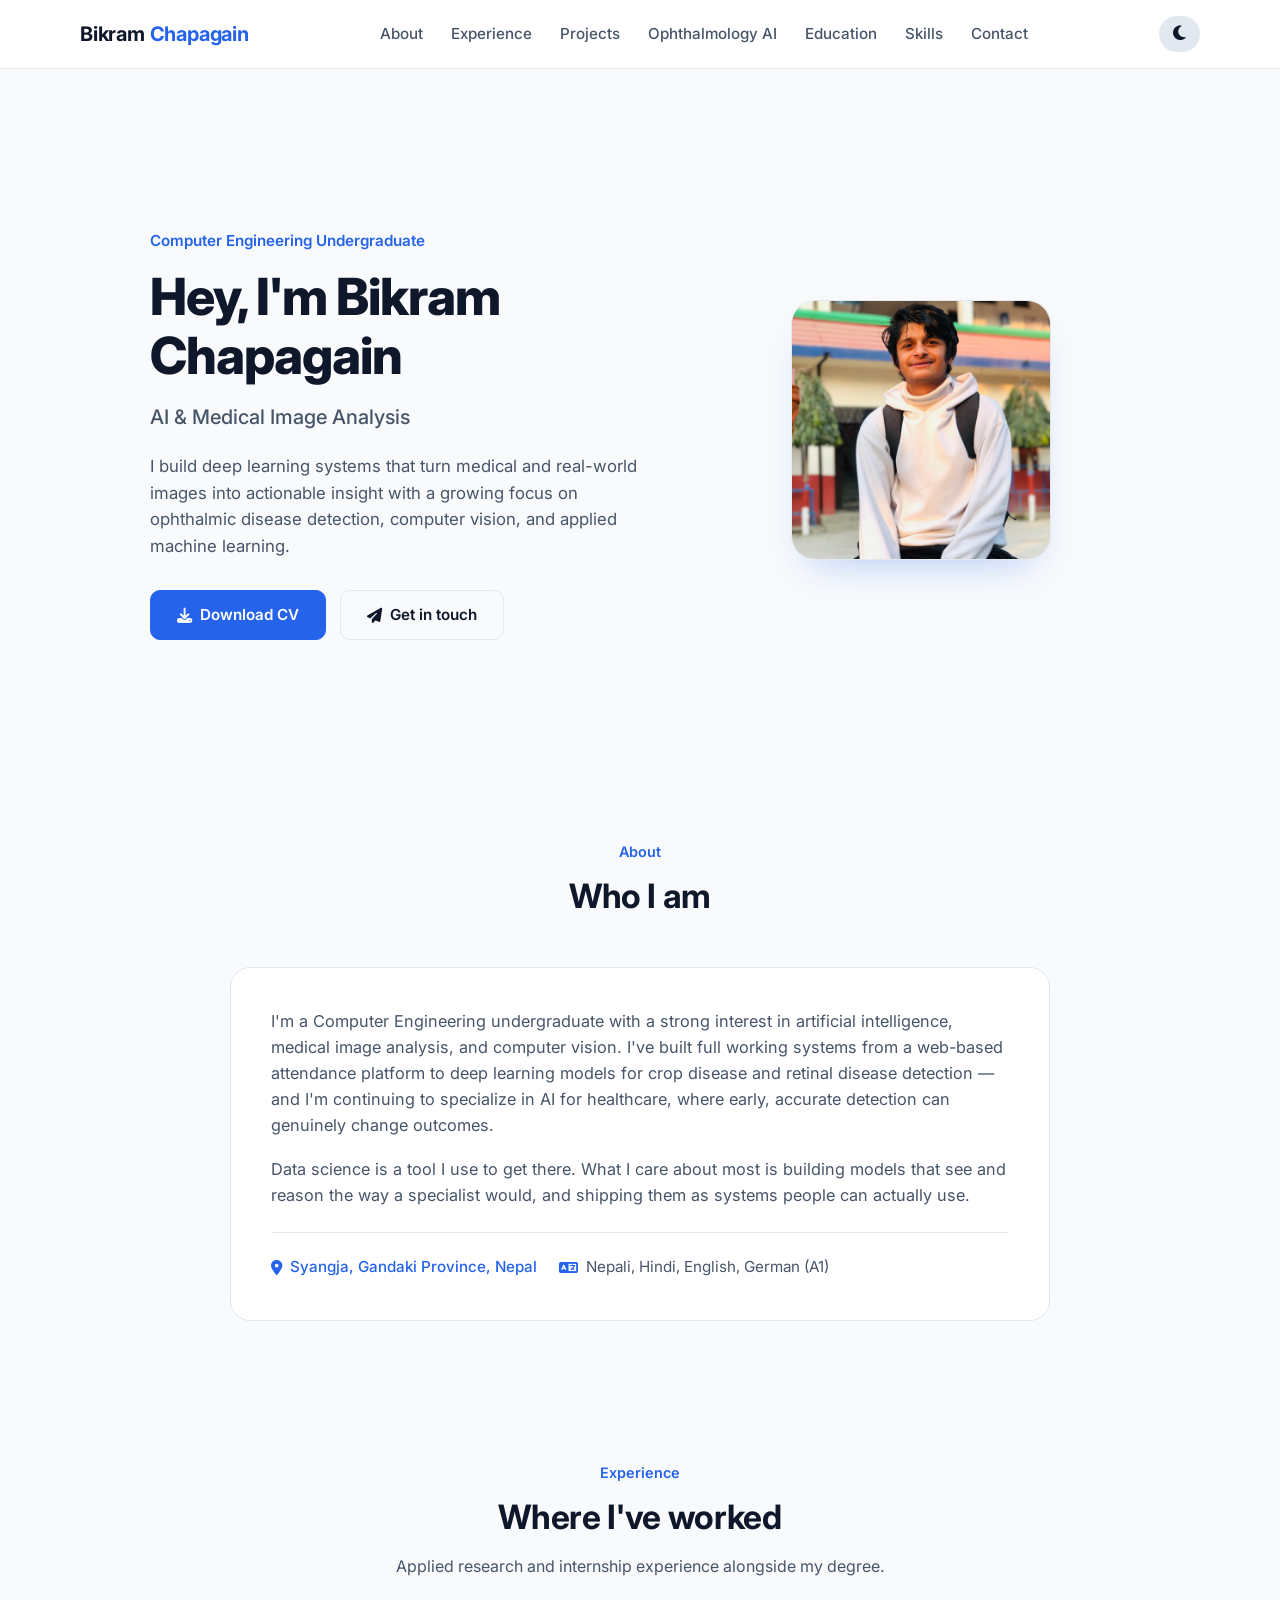
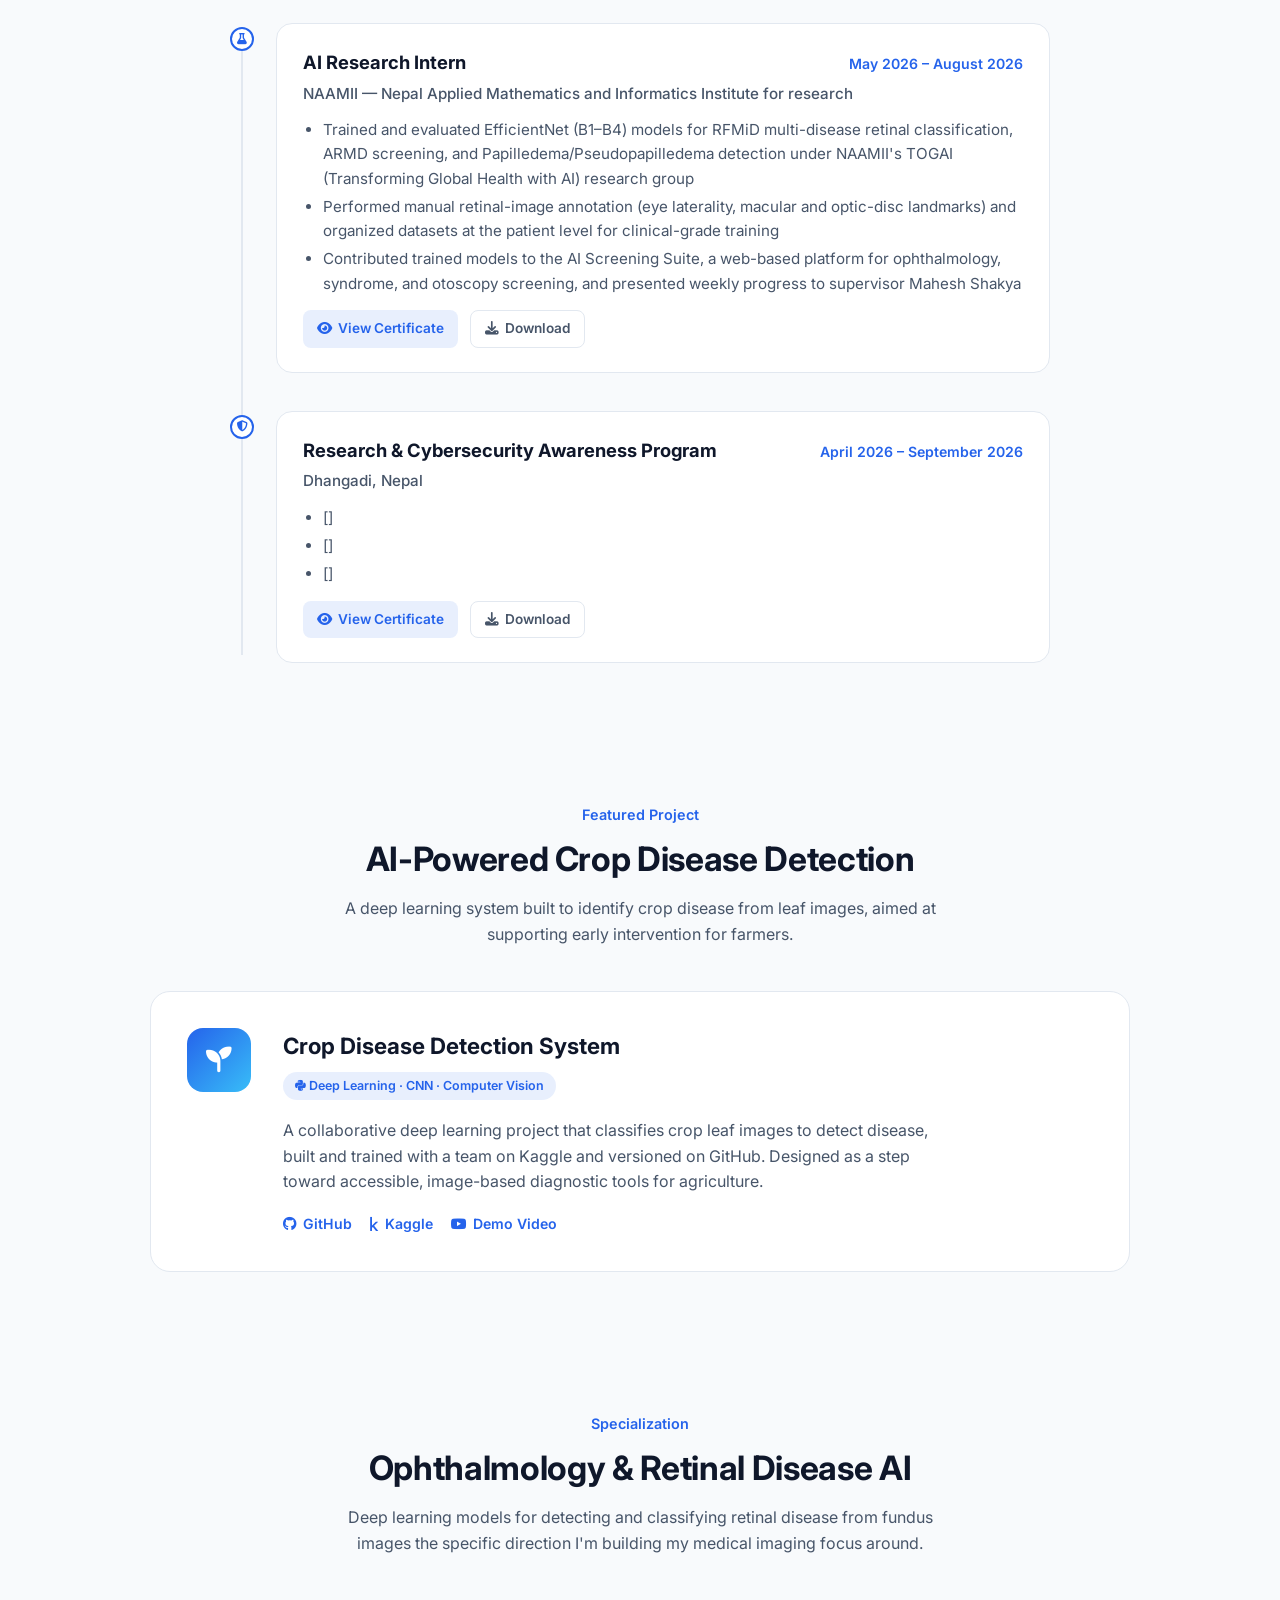
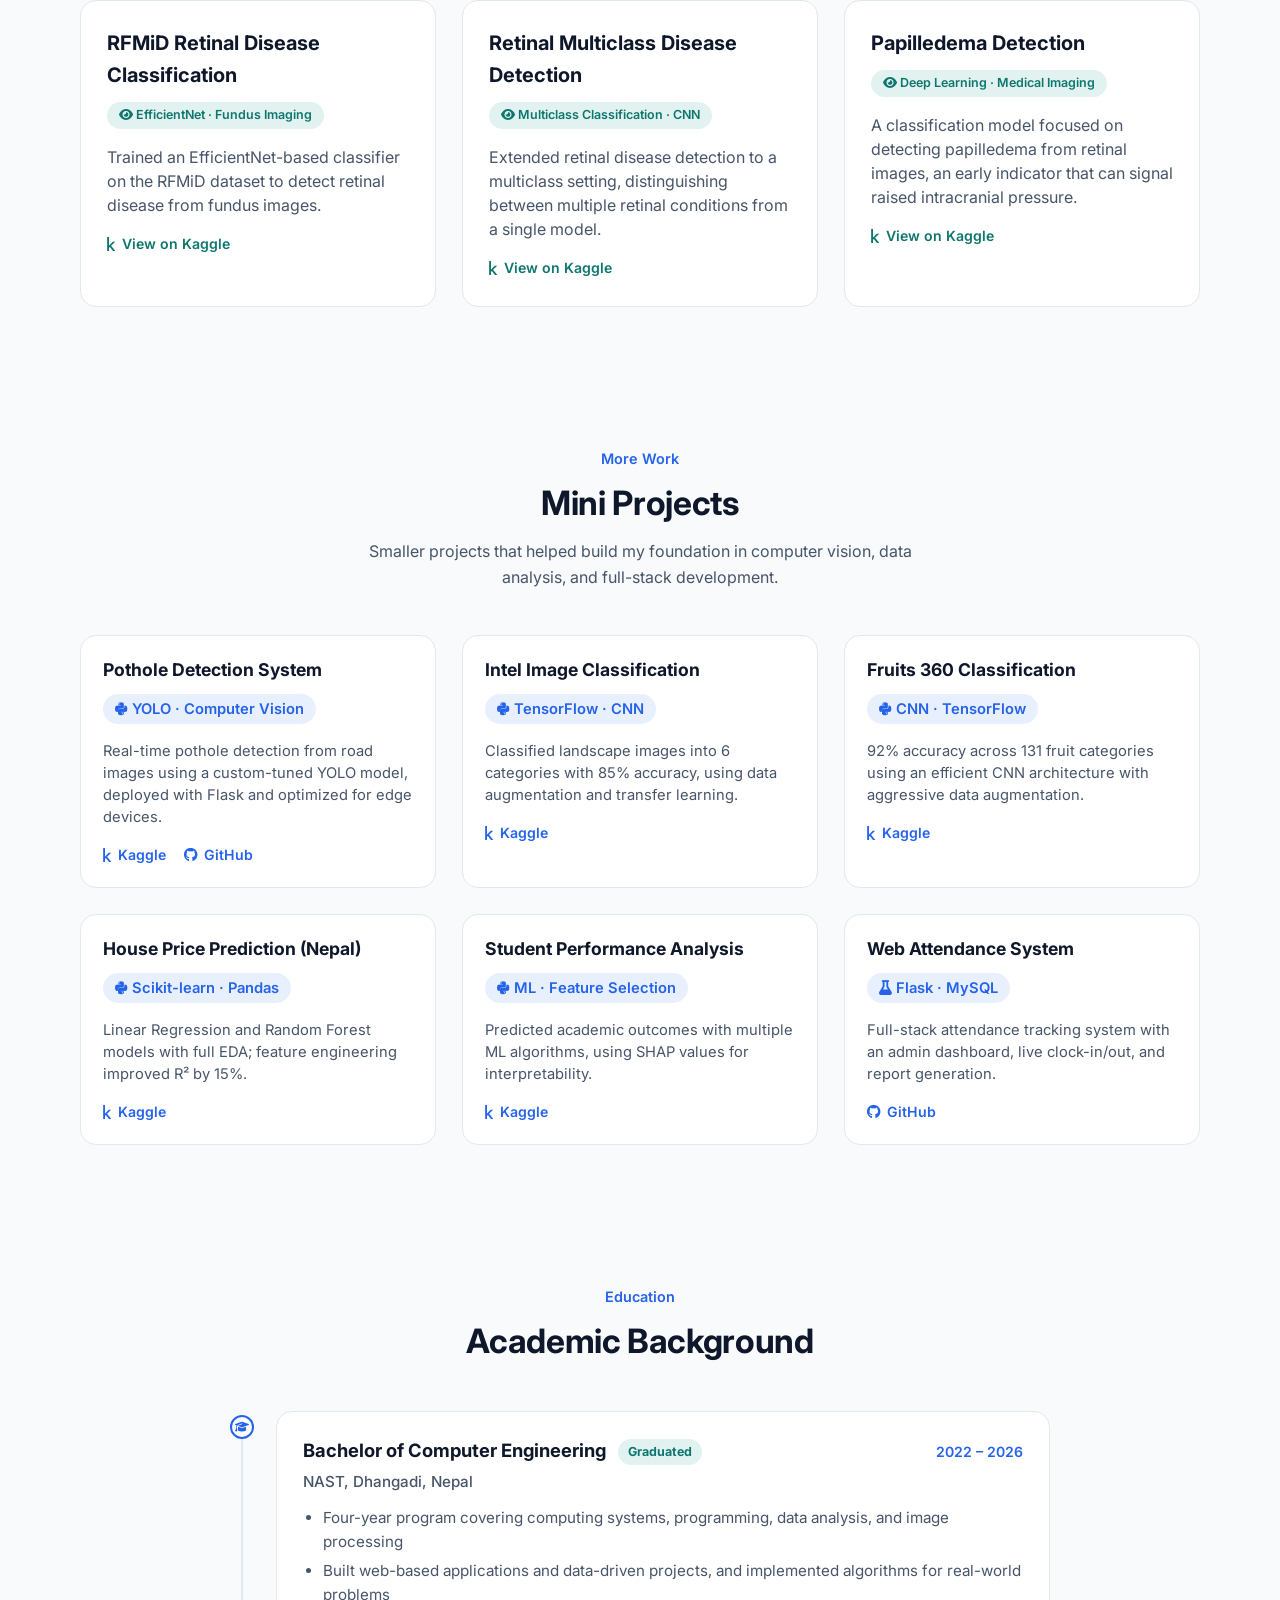
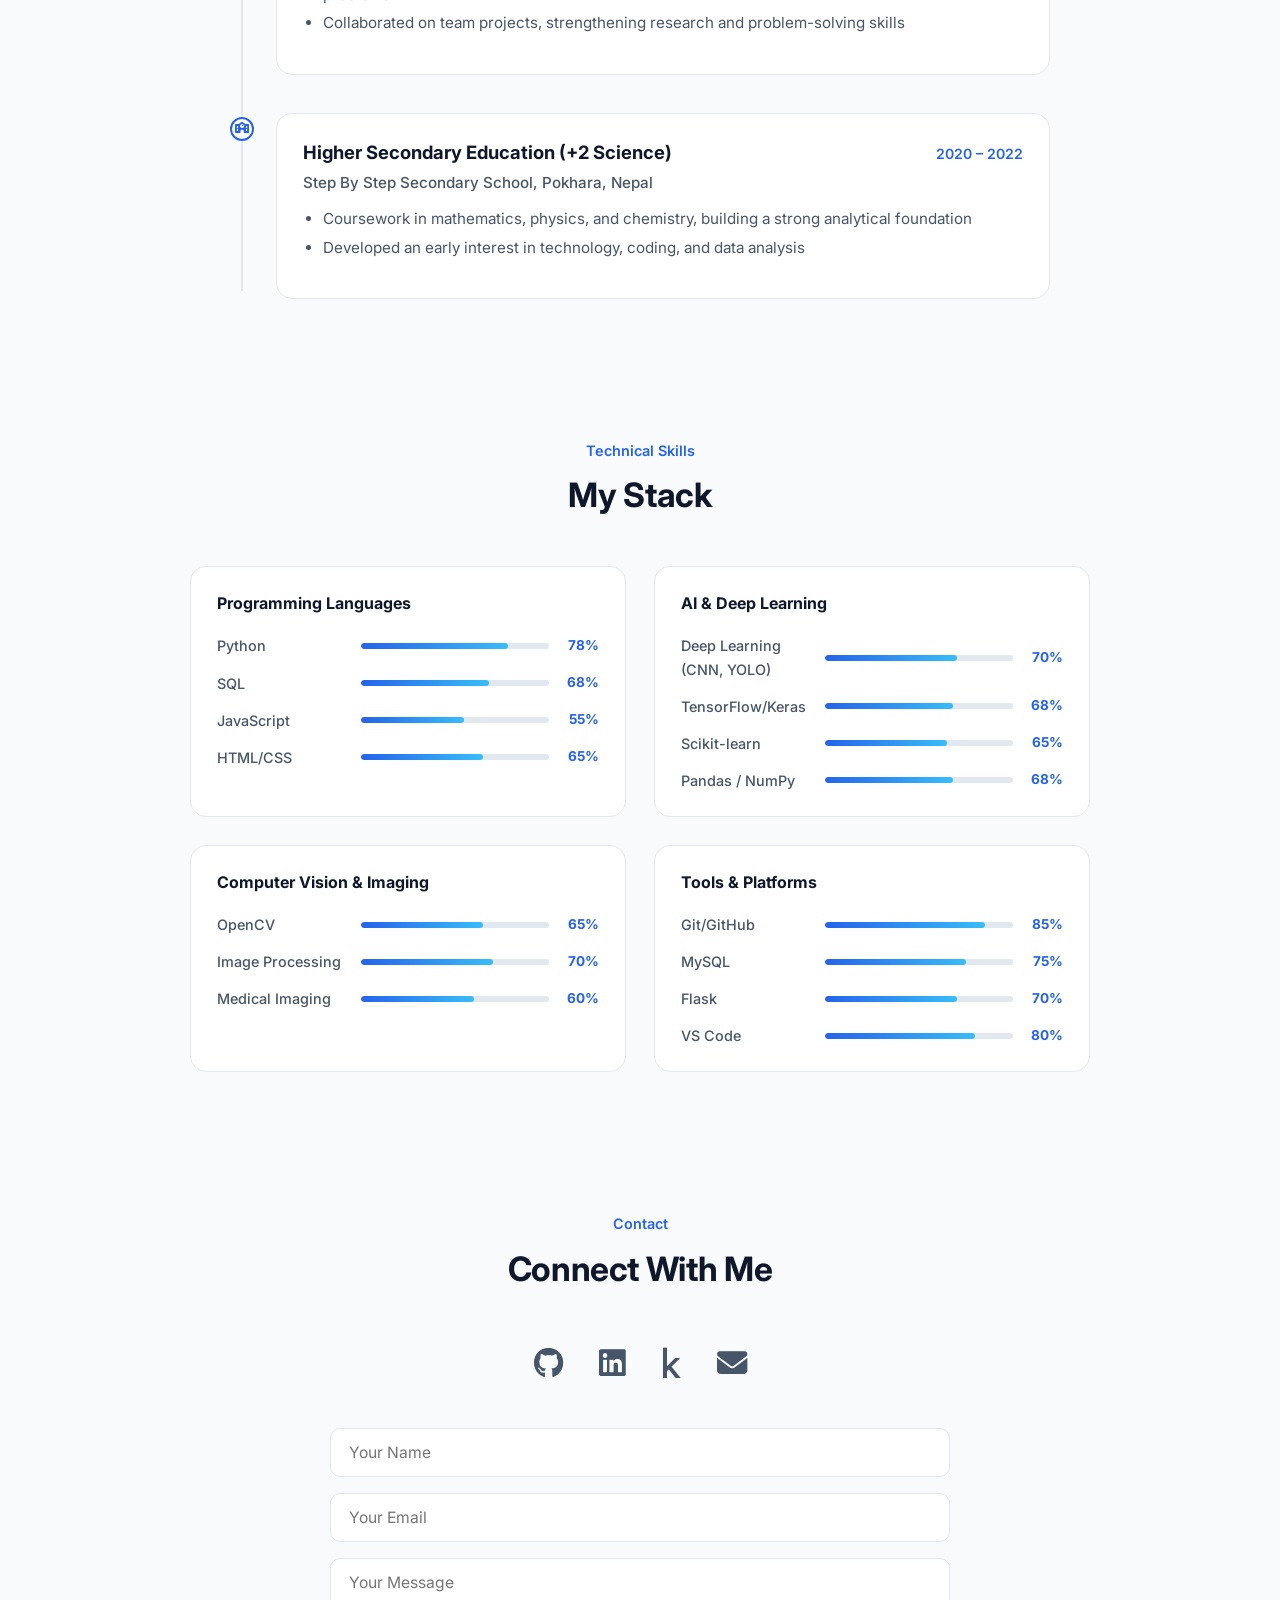
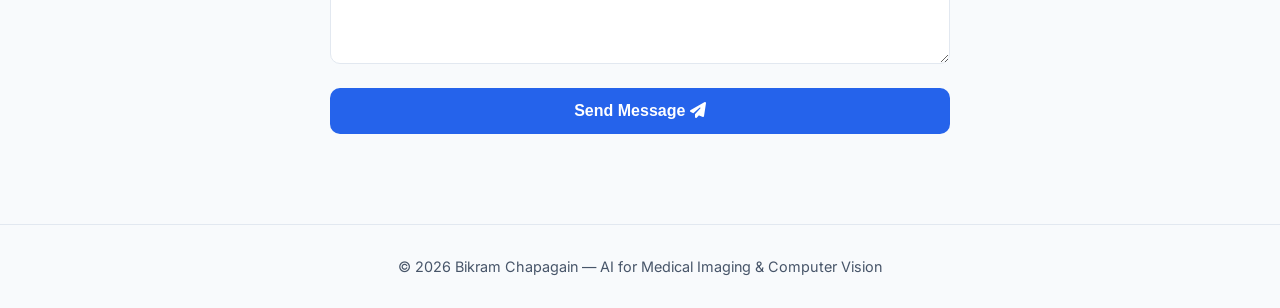
==== commit d1161065: "demo video on main project" ====
--- a/index.html
+++ b/index.html
@@ -500,6 +500,7 @@
                         <div class="project-links">
                             <a href="https://github.com/Crop-Disease-Detection-Team/cropdiseasedetection" target="_blank" class="project-link"><i class="fab fa-github"></i> GitHub</a>
                             <a href="https://www.kaggle.com/code/bikramchapagain/projectmodel2" target="_blank" class="project-link"><i class="fab fa-kaggle"></i> Kaggle</a>
+                            <a href="https://youtu.be/L0fJXiHtEmI?si=3EHrOw9DelHG3joq" target="_blank" class="project-link"><i class="fab fa-youtube"></i> Demo Video</a>
                         </div>
                     </div>
                 </div>
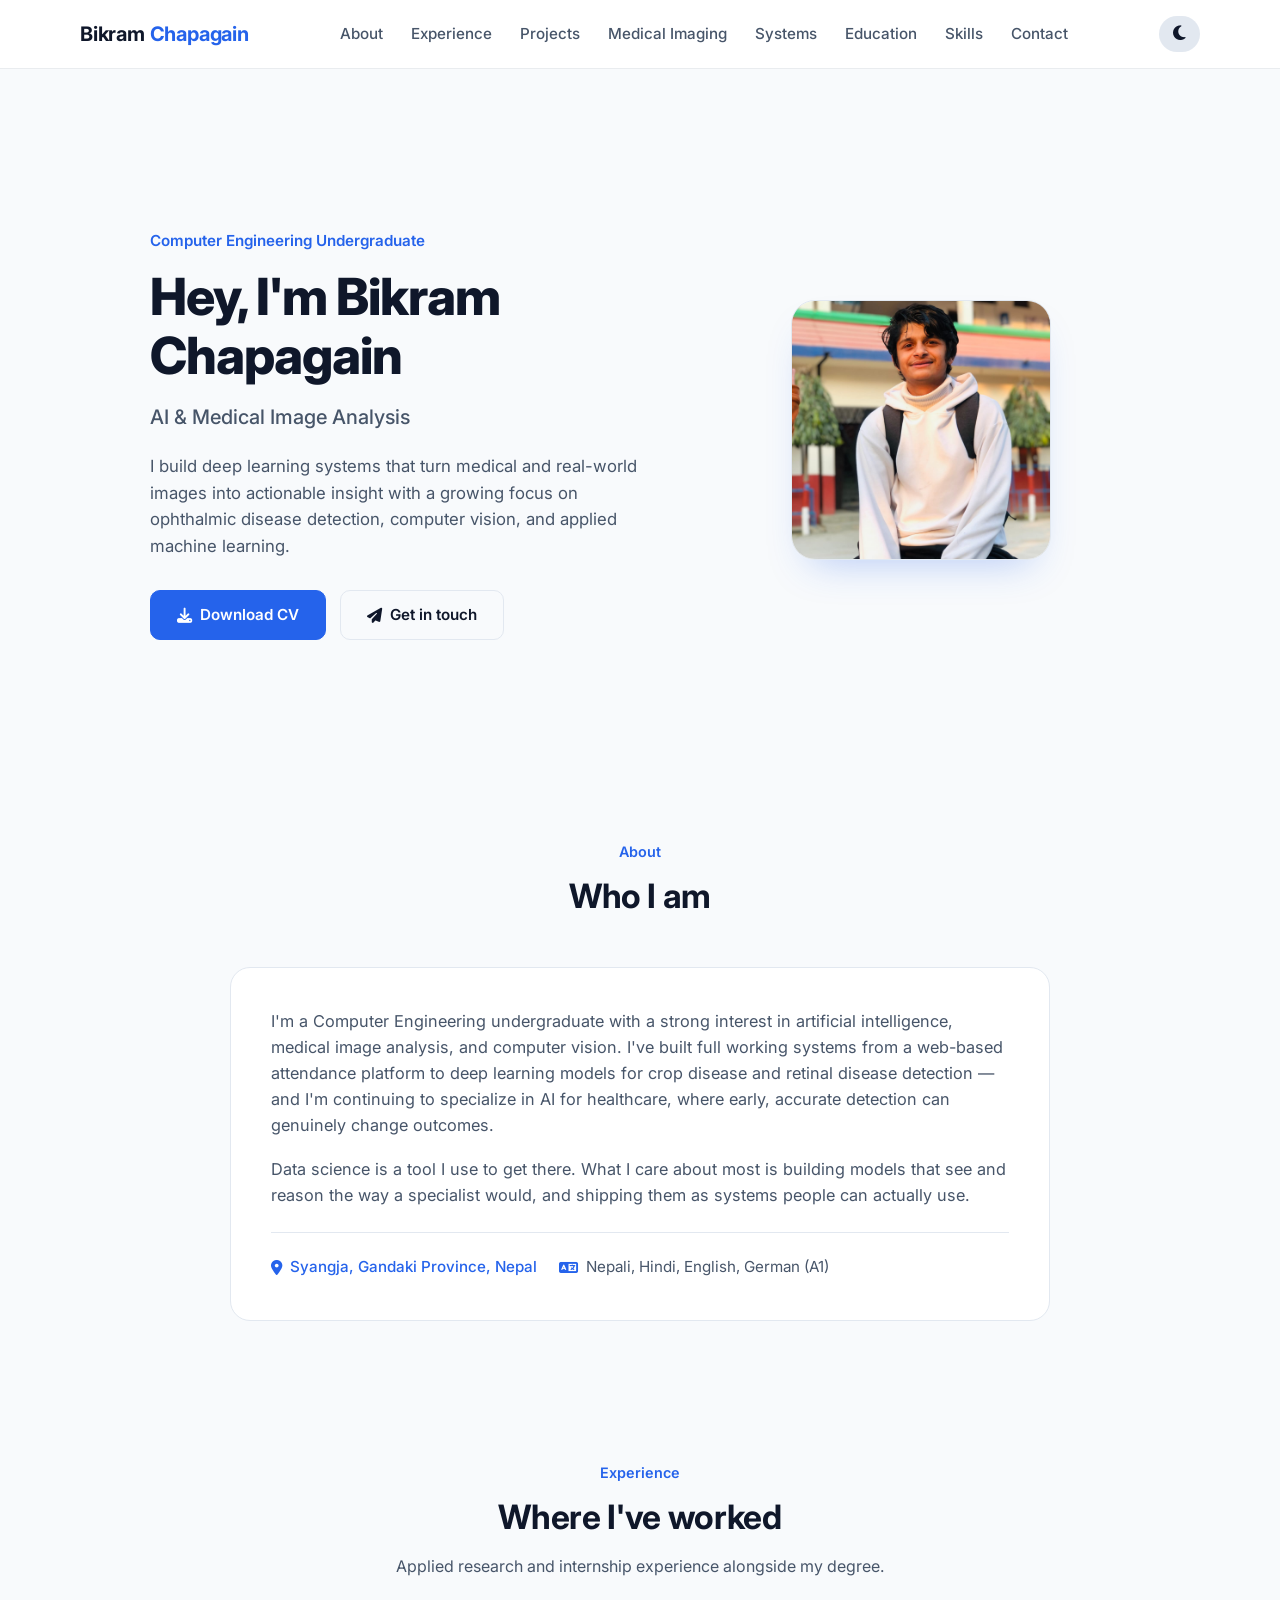
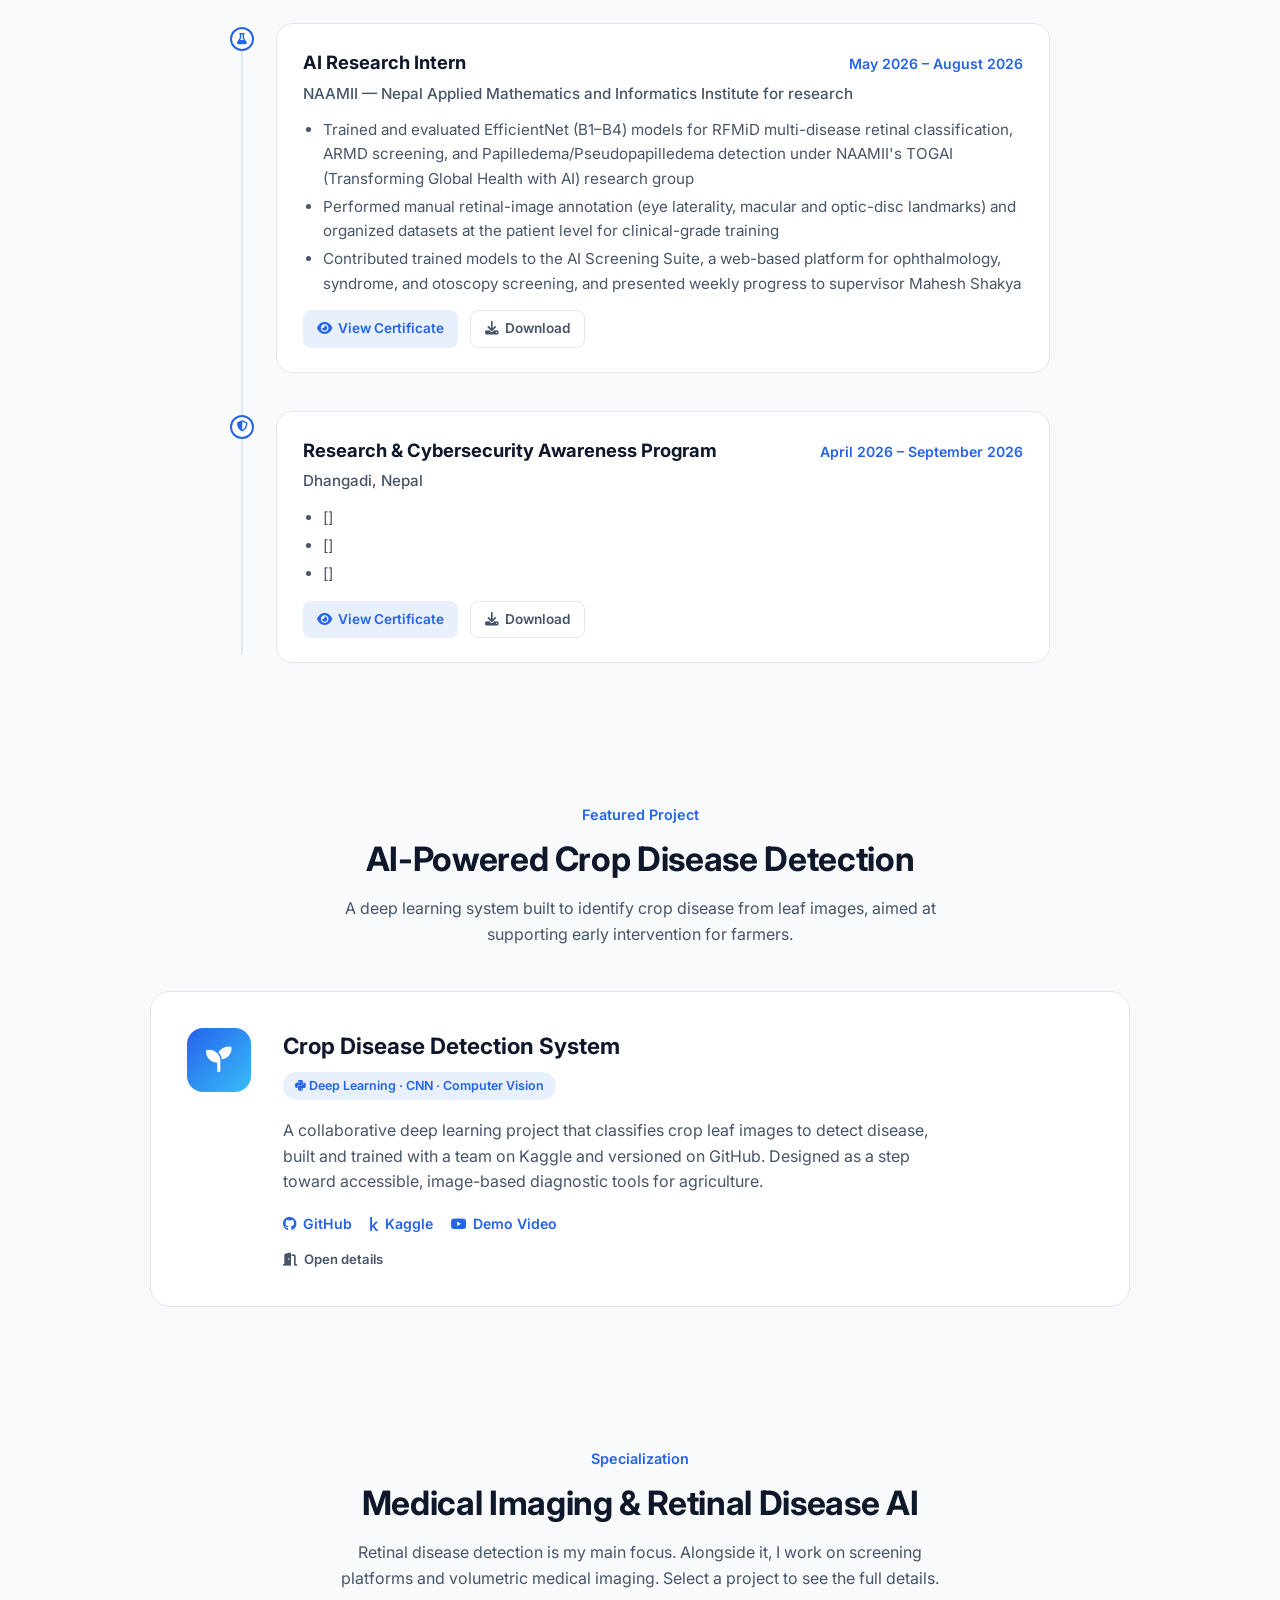
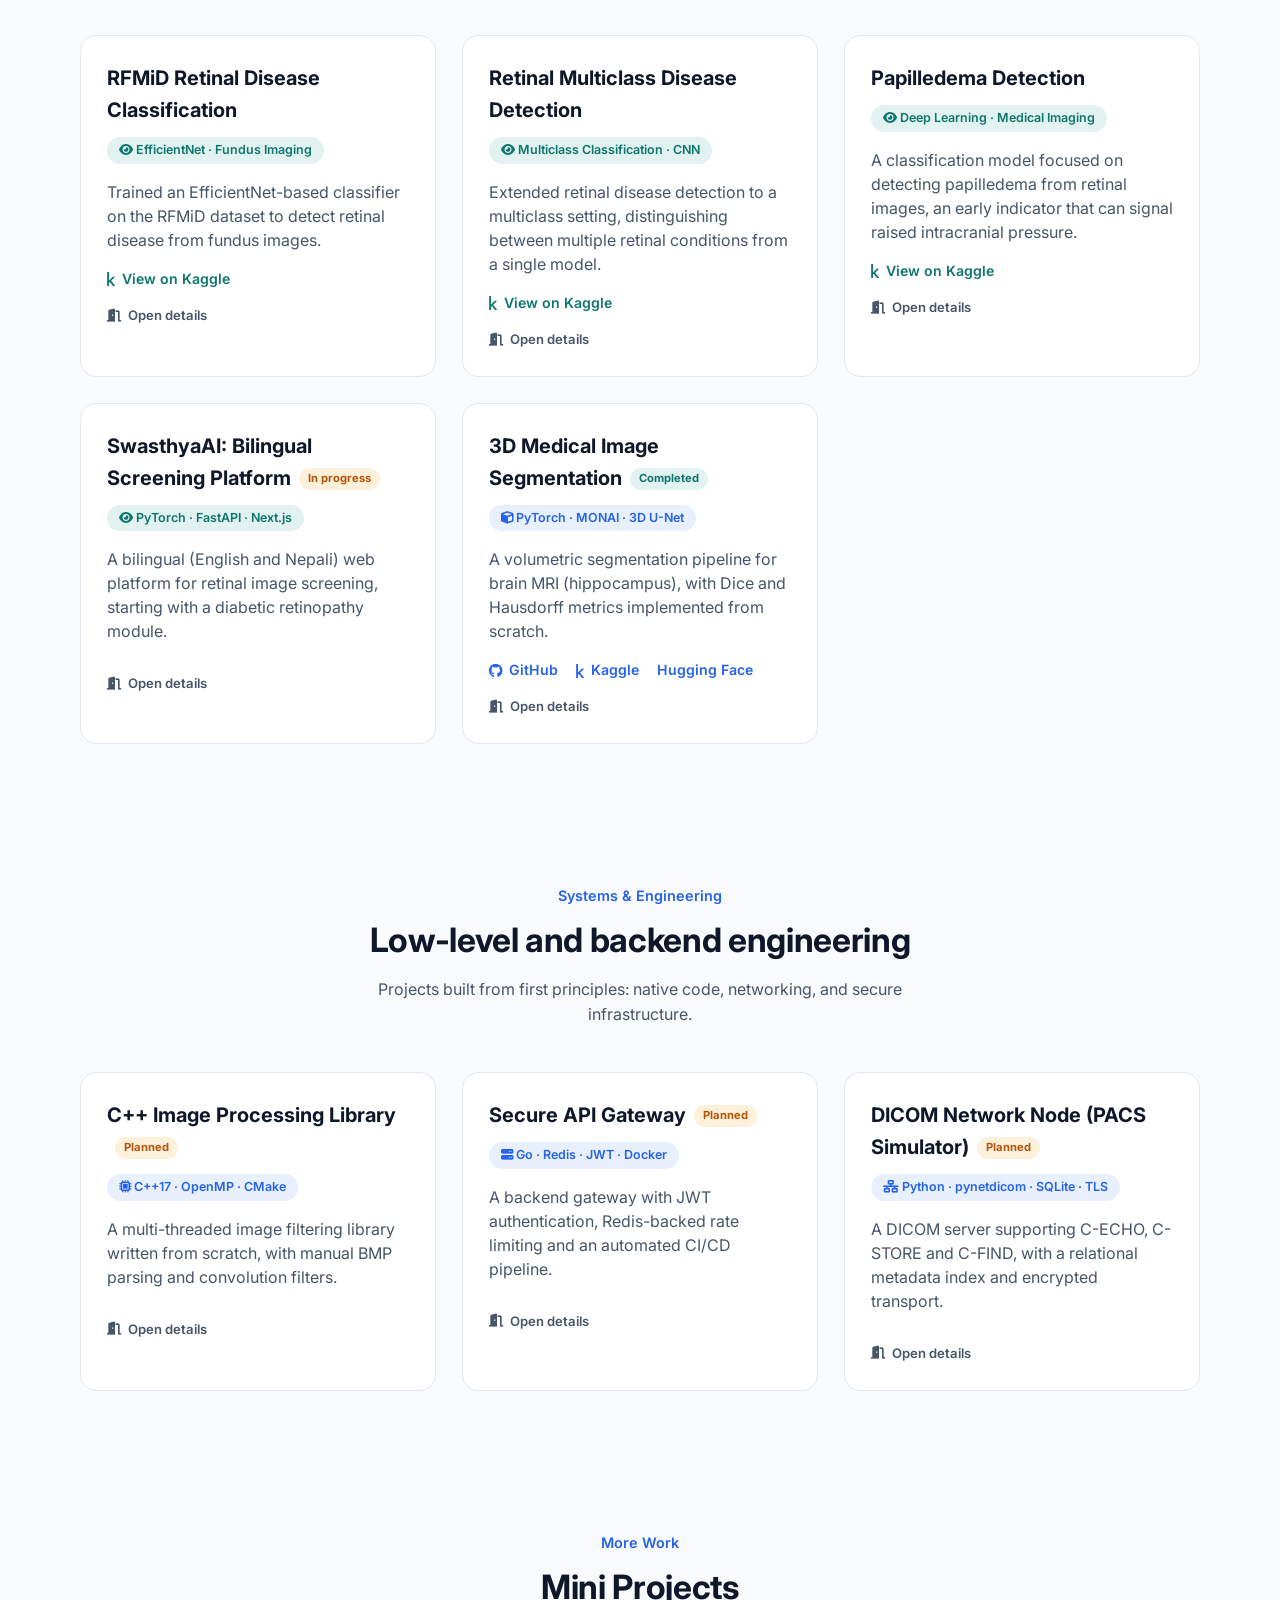
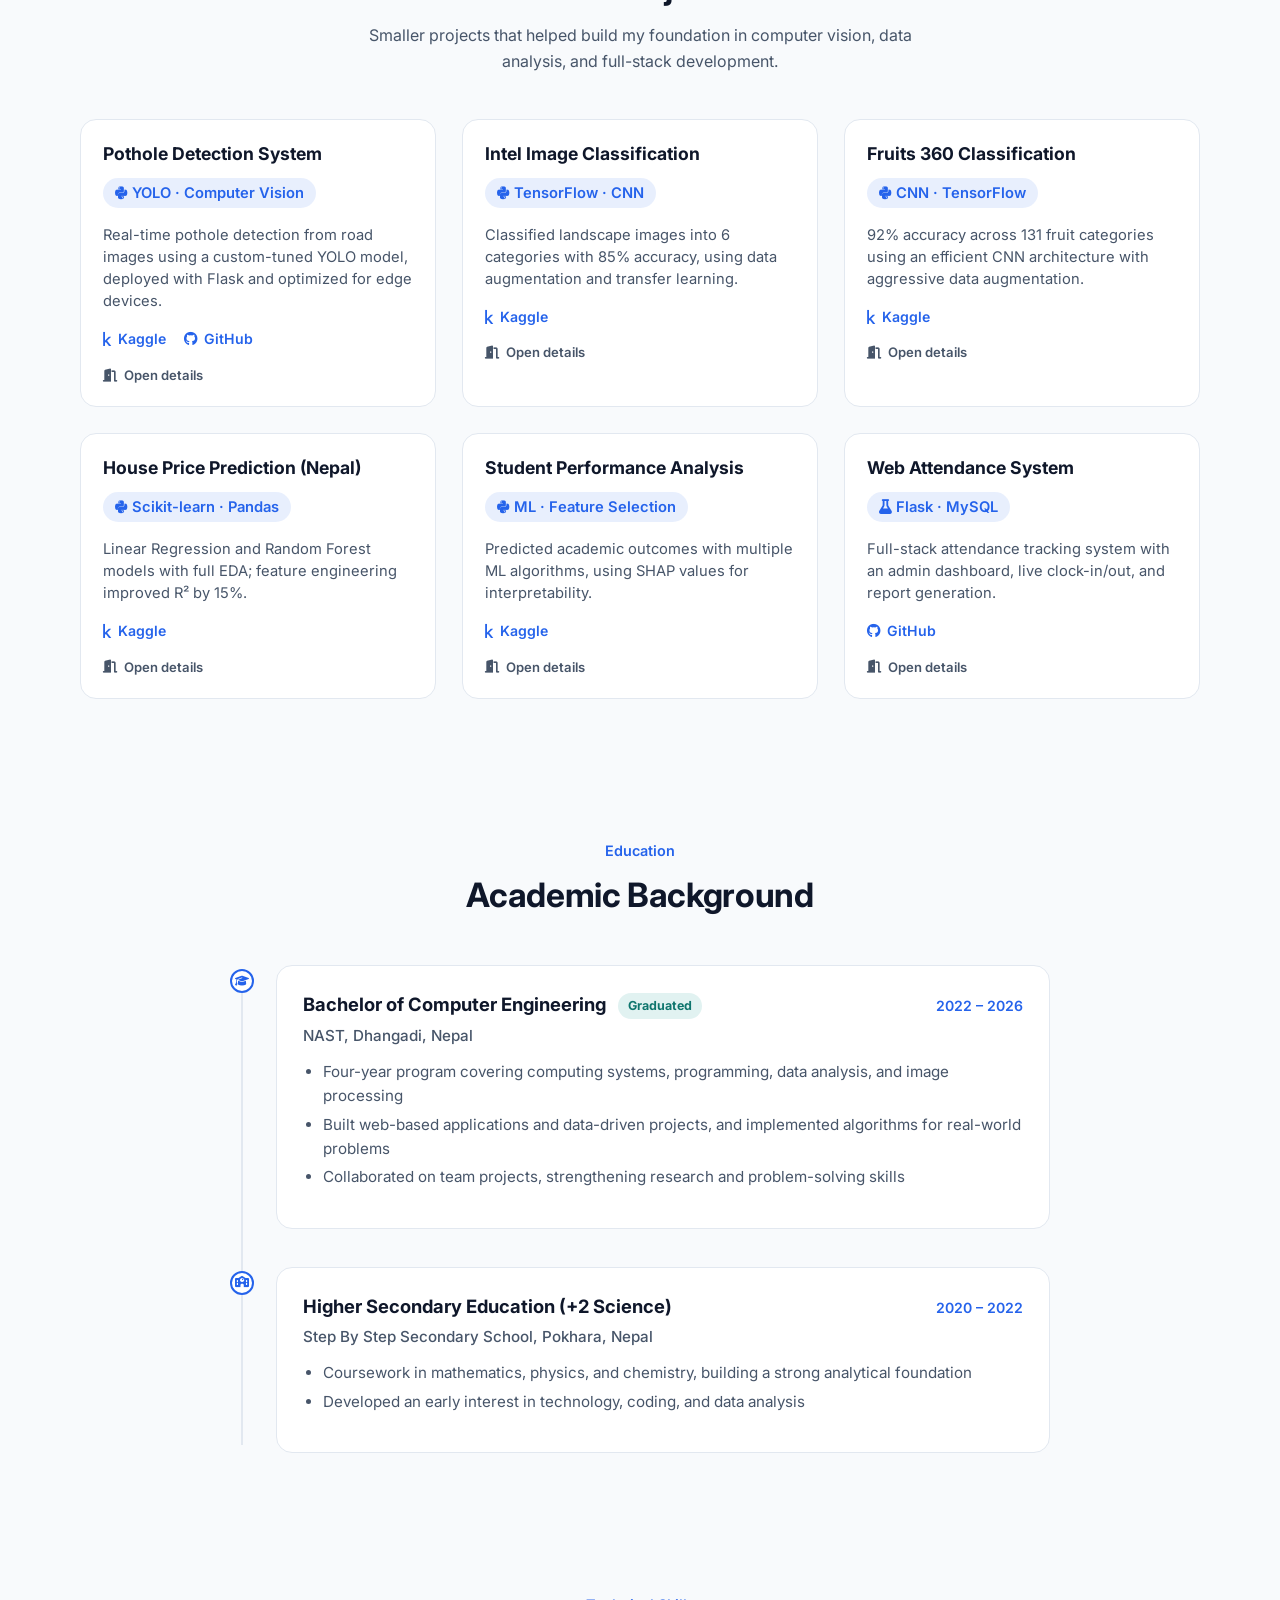
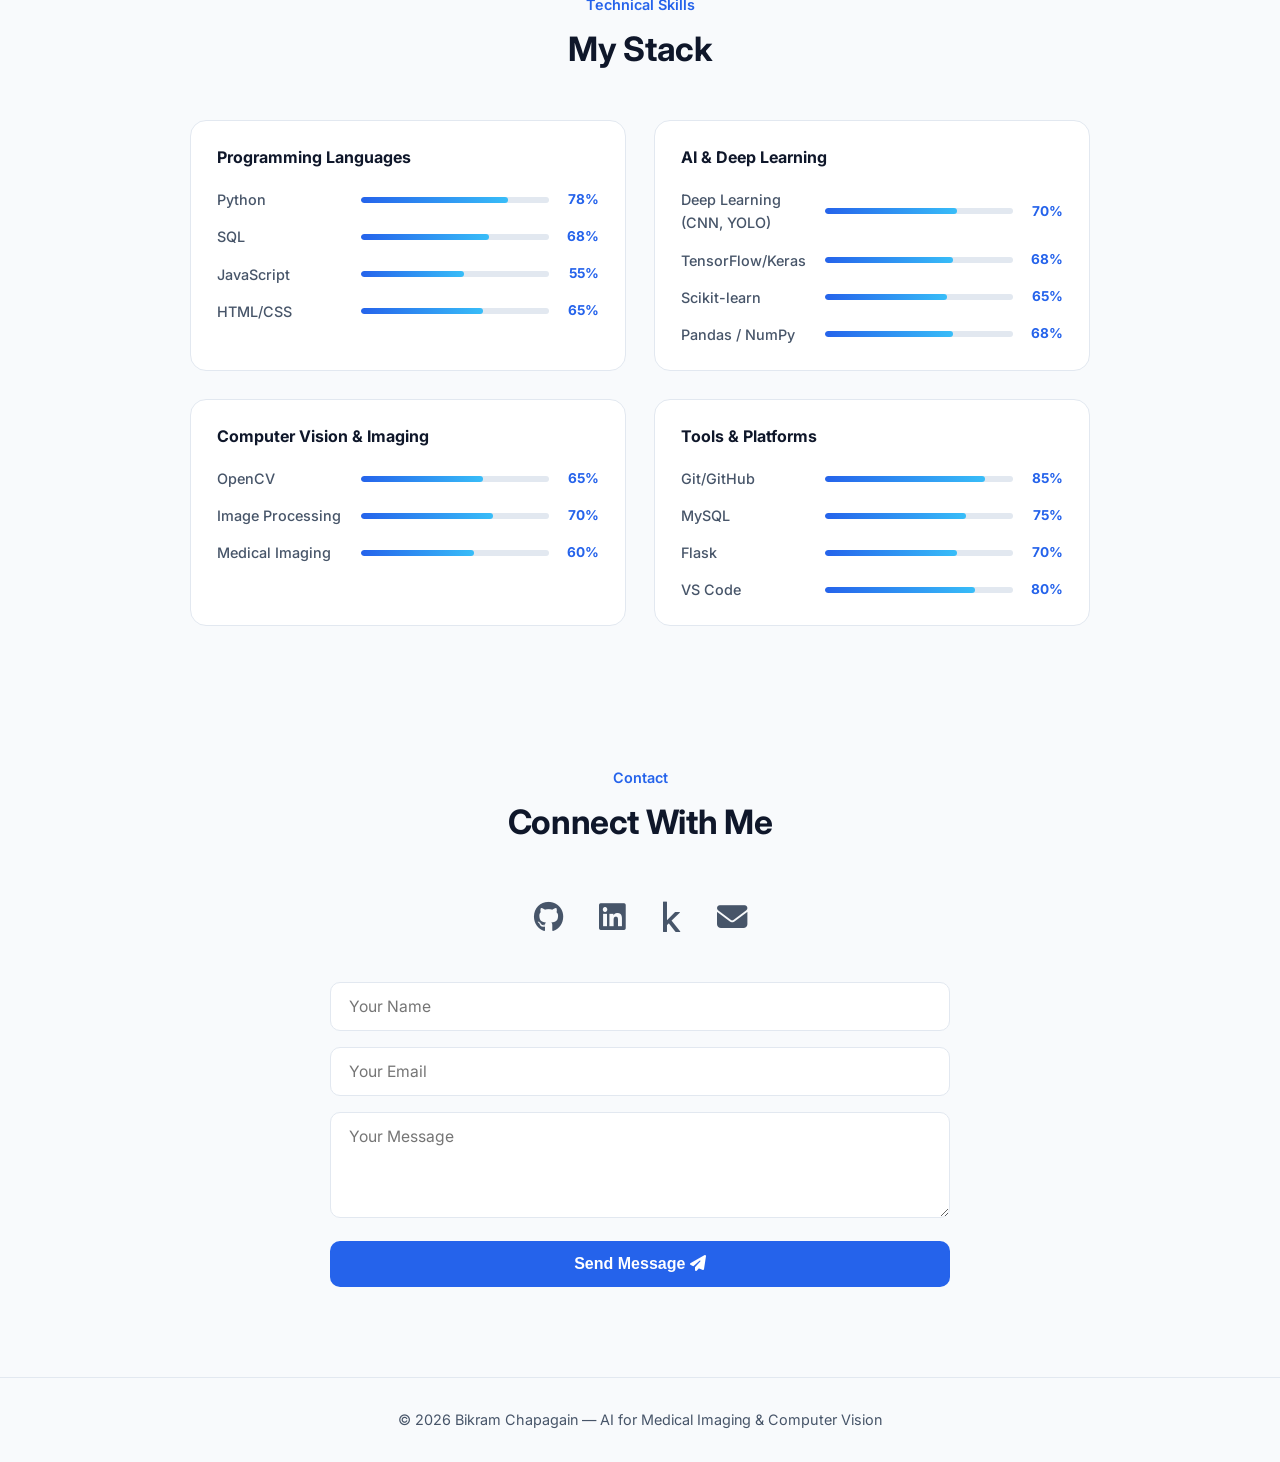
==== commit 35f83579: "updated profiles" ====
--- a/index.html
+++ b/index.html
@@ -370,6 +370,100 @@
             .section-head h2 { font-size: 1.7rem; }
             .featured-card { padding: 26px; }
         }
+
+        /* Clickable project cards */
+        .project-card[data-open], .featured-card[data-open] { cursor: pointer; }
+        .project-card:focus-visible, .featured-card:focus-visible { outline: 2px solid var(--blue); outline-offset: 3px; }
+        .card-open { margin-top: 14px; font-size: 0.82rem; font-weight: 600; color: var(--ink-soft); display: flex; align-items: center; gap: 6px; }
+        [data-open]:hover .card-open { color: var(--blue); }
+        .badge { display: inline-block; font-size: 0.7rem; font-weight: 700; padding: 2px 9px; border-radius: 30px; margin-left: 8px; background: rgba(245, 158, 11, 0.14); color: #b45309; vertical-align: middle; }
+        .badge.done { background: rgba(13, 148, 136, 0.12); color: var(--teal-deep); }
+        body.dark-mode .badge { color: #fbbf24; }
+        body.dark-mode .badge.done { color: #2dd4bf; }
+
+        /* Door transition + project detail */
+        #door { background: var(--bg); position: fixed; inset: 0; z-index: 200; visibility: hidden; opacity: 0; perspective: 1600px; overflow: hidden; transition: opacity 0.25s ease; }
+        #door.show { visibility: visible; opacity: 1; }
+        .door-page { position: absolute; inset: 0; z-index: 1; background: transparent; overflow-y: auto; opacity: 0; transform: scale(0.94); transition: opacity 0.6s ease 0.15s, transform 0.9s cubic-bezier(0.2, 0.7, 0.2, 1); }
+        #door.open .door-page { opacity: 1; transform: none; }
+        .door { position: absolute; top: 0; bottom: 0; width: 50%; z-index: 2; pointer-events: none; background: linear-gradient(180deg, #0b1120, #13203b); transition: transform 0.95s cubic-bezier(0.65, 0, 0.25, 1); backface-visibility: hidden; }
+        .door.l { left: 0; transform-origin: left center; border-right: 1px solid rgba(56, 189, 248, 0.4); }
+        .door.r { right: 0; transform-origin: right center; }
+        .door::before { content: ''; position: absolute; inset: 12%; border: 1px solid rgba(56, 189, 248, 0.22); border-radius: 6px; }
+        .door::after { content: ''; position: absolute; top: 50%; width: 14px; height: 14px; border-radius: 50%; background: var(--sky); box-shadow: 0 0 18px rgba(56, 189, 248, 0.6); }
+        .door.l::after { right: 22px; }
+        .door.r::after { left: 22px; }
+        #door.open .door.l { transform: rotateY(-105deg); }
+        #door.open .door.r { transform: rotateY(105deg); }
+
+        .door-bg { position: absolute; inset: 0; width: 100%; height: 100%; pointer-events: none; display: none; }
+        .d-wrap { max-width: 860px; margin: 0 auto; padding: 24px 30px 90px; }
+        .d-back { display: inline-flex; align-items: center; gap: 8px; background: var(--surface); color: var(--ink); border: 1px solid var(--border); border-radius: 10px; padding: 9px 16px; font: 600 0.9rem inherit; font-family: inherit; cursor: pointer; }
+        .d-back:hover { border-color: var(--blue); color: var(--blue); }
+        .d-title { font-size: 2.3rem; font-weight: 800; letter-spacing: -0.02em; line-height: 1.2; margin: 34px 0 12px; }
+        .d-tags { color: var(--ink-soft); font-weight: 600; font-size: 0.95rem; }
+        .d-sec { margin-top: 38px; }
+        .d-sec h3 { font-size: 1.05rem; font-weight: 700; margin-bottom: 12px; }
+        .d-sec p, .d-sec li { color: var(--ink-soft); max-width: 68ch; }
+        .d-sec ul { padding-left: 20px; }
+        .d-sec p + p { margin-top: 12px; }
+        .d-sec li { margin-bottom: 6px; }
+        .d-metrics { display: grid; grid-template-columns: repeat(auto-fit, minmax(160px, 1fr)); gap: 14px; }
+        .d-metric { background: var(--surface); border: 1px solid var(--border); border-radius: 14px; padding: 16px 18px; }
+        .d-metric b { display: block; font-size: 1.6rem; font-weight: 800; color: var(--blue); }
+        .d-metric span { font-size: 0.85rem; color: var(--ink-soft); }
+        .d-chips { display: flex; flex-wrap: wrap; gap: 8px; }
+        .d-chips span { background: var(--surface); border: 1px solid var(--border); border-radius: 30px; padding: 4px 13px; font-size: 0.85rem; font-weight: 600; color: var(--ink-soft); }
+        .d-links { display: flex; flex-wrap: wrap; gap: 12px; }
+        .d-links a { display: inline-flex; align-items: center; gap: 8px; padding: 10px 18px; border-radius: 10px; font-weight: 600; font-size: 0.92rem; text-decoration: none; background: var(--blue); color: #fff; }
+        .d-links a:hover { background: var(--blue-deep); }
+        .d-gallery { display: grid; grid-template-columns: repeat(auto-fit, minmax(260px, 1fr)); gap: 16px; }
+        .d-gallery figure { margin: 0; }
+        .d-gallery img { width: 100%; border-radius: 12px; border: 1px solid var(--border); }
+        .d-gallery figcaption { font-size: 0.82rem; color: var(--ink-soft); margin-top: 6px; }
+
+        /* Workflow: 3D data flow */
+        .flow-scene { perspective: 1200px; padding: 6px 0 0; }
+        .flow-plane { position: relative; transform-style: preserve-3d; transform: rotateX(34deg) rotateY(var(--ry, 0deg)); transform-origin: 50% 40%; transition: transform 0.35s ease; padding: 4px 6px 14px; }
+        .flane-name { font-weight: 700; font-size: 0.9rem; margin: 6px 0 10px; }
+        .flane-name span { font-weight: 500; color: var(--ink-soft); margin-left: 8px; font-size: 0.82rem; }
+        .flane-sep { text-align: center; font-size: 0.82rem; font-weight: 600; color: var(--blue); margin: 16px 0 4px; }
+        .flane { position: relative; display: flex; gap: 22px; transform-style: preserve-3d; padding: 14px 12px; background: rgba(37, 99, 235, 0.05); border: 1px dashed var(--border); border-radius: 14px; }
+        .fnode { position: relative; flex: 1; min-width: 0; font-size: 0.74rem; font-weight: 600; font-family: inherit; line-height: 1.25; color: var(--ink); background: var(--surface); border: 1px solid var(--border); border-radius: 10px; padding: 10px 4px 9px; cursor: pointer; transform-style: preserve-3d; transition: transform 0.4s cubic-bezier(0.2, 0.7, 0.2, 1), border-color 0.3s, box-shadow 0.3s; }
+        .fnode b { display: block; width: 22px; height: 22px; line-height: 22px; margin: 0 auto 6px; border-radius: 50%; background: rgba(37, 99, 235, 0.12); color: var(--blue); font-size: 0.72rem; }
+        .fnode:not(:last-child)::after { content: ''; position: absolute; left: 100%; top: 50%; width: 22px; height: 2px; background: repeating-linear-gradient(90deg, var(--sky) 0 6px, transparent 6px 12px); background-size: 12px 2px; animation: fflow 0.8s linear infinite; }
+        .fnode.on { transform: translateZ(26px); border-color: var(--blue); box-shadow: 0 16px 28px -12px rgba(37, 99, 235, 0.55); }
+        .fnode.on b { background: var(--blue); color: #fff; }
+        .fnode:focus-visible, .flow-btn:focus-visible { outline: 2px solid var(--blue); outline-offset: 2px; }
+        @keyframes fflow { to { background-position: 12px 0; } }
+        .fcube { position: absolute; left: 0; top: 0; width: 26px; height: 26px; transform-style: preserve-3d; pointer-events: none; opacity: 0; }
+        .fcube .spin { position: absolute; inset: 0; transform-style: preserve-3d; animation: fspin 5s linear infinite; }
+        .fcube i { position: absolute; inset: 0; border: 1px solid rgba(56, 189, 248, 0.95); background: rgba(56, 189, 248, 0.2); }
+        .fcube i:nth-child(1) { transform: translateZ(13px); }
+        .fcube i:nth-child(2) { transform: rotateY(180deg) translateZ(13px); }
+        .fcube i:nth-child(3) { transform: rotateY(90deg) translateZ(13px); }
+        .fcube i:nth-child(4) { transform: rotateY(-90deg) translateZ(13px); }
+        .fcube i:nth-child(5) { transform: rotateX(90deg) translateZ(13px); }
+        .fcube i:nth-child(6) { transform: rotateX(-90deg) translateZ(13px); }
+        @keyframes fspin { to { transform: rotateX(360deg) rotateY(360deg); } }
+        .fdot { position: absolute; left: 0; top: 0; width: 8px; height: 8px; border-radius: 50%; background: var(--sky); pointer-events: none; opacity: 0; }
+        .flow-info { margin-top: 18px; background: var(--surface); border: 1px solid var(--border); border-radius: 14px; padding: 16px 18px; }
+        .flow-info h4 { font-size: 1rem; font-weight: 700; margin-bottom: 2px; }
+        .fi-data { color: var(--blue); font-weight: 600; font-size: 0.88rem; margin-bottom: 8px; }
+        .flow-btn { margin-top: 12px; background: transparent; color: var(--ink); border: 1px solid var(--border); border-radius: 8px; padding: 6px 14px; font-family: inherit; font-weight: 600; font-size: 0.85rem; cursor: pointer; }
+        .flow-btn:hover { border-color: var(--blue); color: var(--blue); }
+        @media (max-width: 720px) {
+            .flow-plane { transform: none; }
+            .flane { flex-direction: column; gap: 22px; }
+            .fnode { flex: none; font-size: 0.85rem; }
+            .fnode:not(:last-child)::after { left: 50%; top: 100%; width: 2px; height: 22px; background: repeating-linear-gradient(180deg, var(--sky) 0 6px, transparent 6px 12px); background-size: 2px 12px; animation-name: fflowv; }
+            .fnode.on { transform: scale(1.04); }
+        }
+        @keyframes fflowv { to { background-position: 0 12px; } }
+        @media (prefers-reduced-motion: reduce) { .fcube .spin, .fnode::after { animation: none !important; } }
+        body.door-lock { overflow: hidden; }
+        @media (prefers-reduced-motion: reduce) { #door, .door, .door-page { transition-duration: 0.01s !important; transition-delay: 0s !important; } }
+        @media (max-width: 768px) { .d-title { font-size: 1.8rem; } .d-wrap { padding: 18px 20px 70px; } }
     </style>
 </head>
 <body>
@@ -381,7 +475,8 @@
                 <li><a href="#about">About</a></li>
                 <li><a href="#experience">Experience</a></li>
                 <li><a href="#featured">Projects</a></li>
-                <li><a href="#ophthalmology">Ophthalmology AI</a></li>
+                <li><a href="#ophthalmology">Medical Imaging</a></li>
+                <li><a href="#systems">Systems</a></li>
                 <li><a href="#education">Education</a></li>
                 <li><a href="#skills">Skills</a></li>
                 <li><a href="#contact">Contact</a></li>
@@ -512,8 +607,8 @@
             <div class="container">
                 <div class="section-head center">
                     <span class="kicker">Specialization</span>
-                    <h2>Ophthalmology &amp; Retinal Disease AI</h2>
-                    <p>Deep learning models for detecting and classifying retinal disease from fundus images the specific direction I'm building my medical imaging focus around.</p>
+                    <h2>Medical Imaging &amp; Retinal Disease AI</h2>
+                    <p>Retinal disease detection is my main focus. Alongside it, I work on screening platforms and volumetric medical imaging. Select a project to see the full details.</p>
                 </div>
                 <div class="project-grid">
                     <div class="project-card eye">
@@ -539,6 +634,53 @@
                         <div class="project-links">
                             <a href="https://www.kaggle.com/code/bikramchapagain/papelodima" target="_blank" class="project-link"><i class="fab fa-kaggle"></i> View on Kaggle</a>
                         </div>
+                    </div>
+                    <div class="project-card eye" data-id="swasthyaai">
+                        <h3>SwasthyaAI: Bilingual Screening Platform</h3>
+                        <p class="tech teal"><i class="fas fa-eye"></i> PyTorch · FastAPI · Next.js</p>
+                        <p>A bilingual (English and Nepali) web platform for retinal image screening, starting with a diabetic retinopathy module.</p>
+                        <div class="project-links"></div>
+                    </div>
+                    <div class="project-card" data-id="3d-medical-segmentation">
+                        <h3>3D Medical Image Segmentation</h3>
+                        <p class="tech blue"><i class="fas fa-cube"></i> PyTorch · MONAI · 3D U-Net</p>
+                        <p>A volumetric segmentation pipeline for brain MRI (hippocampus), with Dice and Hausdorff metrics implemented from scratch.</p>
+                        <div class="project-links">
+                            <a href="https://github.com/bikram76334/medseg3d" target="_blank" class="project-link"><i class="fab fa-github"></i> GitHub</a>
+                            <a href="https://www.kaggle.com/code/bikramchapagain/medseg3d" target="_blank" class="project-link"><i class="fab fa-kaggle"></i> Kaggle</a>
+                            <a href="https://huggingface.co/spaces/bikky67/medseg3d-hippocampus" target="_blank" class="project-link"> Hugging Face</a>
+                        </div>
+                    </div>
+                </div>
+            </div>
+        </section>
+
+        <!-- Systems & Engineering -->
+        <section id="systems">
+            <div class="container">
+                <div class="section-head center">
+                    <span class="kicker">Systems &amp; Engineering</span>
+                    <h2>Low-level and backend engineering</h2>
+                    <p>Projects built from first principles: native code, networking, and secure infrastructure.</p>
+                </div>
+                <div class="project-grid">
+                    <div class="project-card" data-id="cpp-image-library">
+                        <h3>C++ Image Processing Library</h3>
+                        <p class="tech blue"><i class="fas fa-microchip"></i> C++17 · OpenMP · CMake</p>
+                        <p>A multi-threaded image filtering library written from scratch, with manual BMP parsing and convolution filters.</p>
+                        <div class="project-links"></div>
+                    </div>
+                    <div class="project-card" data-id="go-api-gateway">
+                        <h3>Secure API Gateway</h3>
+                        <p class="tech blue"><i class="fas fa-server"></i> Go · Redis · JWT · Docker</p>
+                        <p>A backend gateway with JWT authentication, Redis-backed rate limiting and an automated CI/CD pipeline.</p>
+                        <div class="project-links"></div>
+                    </div>
+                    <div class="project-card" data-id="dicom-node">
+                        <h3>DICOM Network Node (PACS Simulator)</h3>
+                        <p class="tech blue"><i class="fas fa-network-wired"></i> Python · pynetdicom · SQLite · TLS</p>
+                        <p>A DICOM server supporting C-ECHO, C-STORE and C-FIND, with a relational metadata index and encrypted transport.</p>
+                        <div class="project-links"></div>
                     </div>
                 </div>
             </div>
@@ -773,6 +915,361 @@
         const skillsSec = document.querySelector('#skills');
         if (skillsSec) observer.observe(skillsSec);
 
+        // ===== Project detail view (door animation) =====
+        // Fill in the fields below. Anything left empty is simply hidden on the detail page.
+        // Card title, tags, description and existing links are read from the card itself.
+        const PROJECTS = {
+            'swasthyaai': {
+                status: 'In progress',
+                overview: '', highlights: [], metrics: [], stack: [], images: [],
+                links: { github: '', kaggle: '', huggingface: '', demo: '', report: '' }
+            },
+            '3d-medical-segmentation': {
+                status: 'Completed',
+                overview: 'Manually outlining organs and structures in 3D MRI and CT scans can take 30 to 60 minutes per case, and the result varies between experts. This project is an end-to-end pipeline that reads volumetric scans (NIfTI and DICOM), standardizes them, trains a 3D U-Net to segment the target structure, and produces voxel-wise masks with overlay images for review.\n\nMedical volumes are large, anisotropic and scanner dependent, so the pipeline handles this explicitly. Scans are reoriented to RAS, resampled to a common voxel spacing, intensity-normalized and cropped into 96x96x96 patches for training. A Dice plus cross-entropy loss counters the imbalance between a small target and a large background, and full volumes are segmented with sliding-window inference using 50% overlap and Gaussian blending.\n\nEvaluation lives in a standalone module with Dice, IoU, Hausdorff distance and HD95 written from scratch with NumPy and SciPy. Surfaces are extracted by erosion and distances come from a Euclidean distance transform scaled by voxel spacing. The functions are unit-tested on toy masks with known answers and cross-checked against MONAI and MedPy. Training runs on a Kaggle GPU, and the trained model is exported so inference can run on a CPU-only machine, such as a Hugging Face Space.',
+                highlights: [
+                    'Volume parsing for NIfTI files and DICOM series, with orientation, spacing and shape checks',
+                    'MONAI dictionary-transform pipeline that keeps image and label aligned: RAS reorientation, resampling, normalization, positive/negative patch sampling and 3D augmentation',
+                    '3D U-Net with encoder, bottleneck, decoder and skip connections, trained with mixed precision and AdamW',
+                    'Dice, IoU, Hausdorff and HD95 implemented from scratch, with unit tests on analytic cases and cross-checks against MONAI and MedPy',
+                    'Sliding-window inference with Gaussian blending, saved as NIfTI masks in the original scan space',
+                    'Overlay visualization of predicted masks on anatomical slices',
+                    'Portable deployment: ONNX export, command-line prediction and a Gradio demo'
+                ],
+                metrics: [],
+                stack: ['PyTorch', 'MONAI', 'Nibabel', 'pydicom', 'NumPy', 'SciPy', 'MedPy', 'ONNX Runtime', 'Gradio', 'Kaggle GPU'],
+                images: [{ src: 'img/fig1_system_architecture.svg', caption: 'Figure 1. System architecture of the 3D medical image segmentation pipeline (3D U-Net)' }],
+                bg: 'volume',
+                flow: {"handoff": "model weights: best.pt / model.onnx", "lanes": [{"name": "Training", "env": "Kaggle GPU (T4 x2 / P100)", "steps": [{"title": "Scans", "data": "NIfTI and DICOM volumes with labels", "lines": ["NIfTI (.nii, .nii.gz) and DICOM series", "Public datasets such as MSD and BraTS", "Image and label pairs"]}, {"title": "Parse", "data": "3D array + affine + voxel spacing", "lines": ["Nibabel and pydicom read the 3D array", "Extract the affine and voxel spacing", "Validate shapes and label values"]}, {"title": "Preprocess", "data": "RAS-oriented, resampled, normalized volume", "lines": ["MONAI dictionary transforms", "Reorient to RAS", "Resample to a common spacing", "CT window or MRI z-score"]}, {"title": "Patches", "data": "Augmented 96×96×96 patches", "lines": ["Positive/negative patch sampling at 96³", "Random flips and 90° rotations", "Small affine and scaling", "Intensity shift and noise"]}, {"title": "3D U-Net", "data": "Class logits, C × 96×96×96", "lines": ["Input 1 × 96×96×96", "Encoder 16-32-64-128, bottleneck 256 channels", "Decoder with skip concatenation", "Output C × 96×96×96"]}, {"title": "Loss", "data": "Gradients from Dice + cross-entropy", "lines": ["DiceCE: 0.5 × Dice + 0.5 × cross-entropy", "AdamW, lr 2e-4, cosine schedule", "Mixed precision (AMP) and backpropagation", "Handles class imbalance"]}, {"title": "Validate", "data": "Dice, IoU, HD and HD95 per case", "lines": ["Every N epochs on the validation set", "Sliding-window prediction", "Dice, IoU, Hausdorff distance and HD95", "Best mean Dice is kept as best.pt"]}, {"title": "Export", "data": "best.pt and model.onnx", "lines": ["best.pt and last.pt (for resuming after timeouts)", "TorchScript or ONNX with dynamic axes", "Outputs compared with PyTorch (max diff < 1e-4)"]}]}, {"name": "Inference", "env": "Any machine (CPU, ONNX Runtime)", "steps": [{"title": "New scan", "data": "One patient volume", "lines": ["NIfTI or DICOM volume", "Single patient case", "Anonymized metadata"]}, {"title": "Preprocess", "data": "Normalized volume + inverse transform info", "lines": ["Same transforms as training, no augmentation", "RAS, spacing, normalization", "Inverse information is stored"]}, {"title": "Sliding window", "data": "Probability map", "lines": ["96×96×96 window with 50% overlap", "Gaussian blending", "ONNX Runtime or PyTorch"]}, {"title": "Post-process", "data": "Class labels in the original space", "lines": ["Argmax to class labels", "Largest connected component", "Fill holes", "Map back to the original space"]}, {"title": "Mask", "data": "mask.nii.gz", "lines": ["Segmentation saved as .nii.gz", "Original affine kept", "Voxel-wise class labels"]}]}]},
+                links: {
+                    github: 'https://github.com/bikram76334/medseg3d',
+                    kaggle: 'https://www.kaggle.com/code/bikramchapagain/medseg3d',
+                    huggingface: 'https://huggingface.co/spaces/bikky67/medseg3d-hippocampus',
+                    demo: '', report: ''
+                }
+            },
+            'cpp-image-library': {
+                status: 'Planned',
+                overview: '', highlights: [], metrics: [], stack: [], images: [],
+                links: { github: '', kaggle: '', huggingface: '', demo: '', report: '' }
+            },
+            'go-api-gateway': {
+                status: 'Planned',
+                overview: '', highlights: [], metrics: [], stack: [], images: [],
+                links: { github: '', kaggle: '', huggingface: '', demo: '', report: '' }
+            },
+            'dicom-node': {
+                status: 'Planned',
+                overview: '', highlights: [], metrics: [], stack: [], images: [],
+                links: { github: '', kaggle: '', huggingface: '', demo: '', report: '' }
+            }
+            // Template for any other project (key = data-id, or the lowercase title with dashes):
+            // 'rfmid-retinal-disease-classification': {
+            //     status: 'Completed',            // 'Completed' | 'In progress' | 'Planned'
+            //     overview: 'Longer description...',
+            //     highlights: ['What you built', 'Key decision', 'Hardest problem'],
+            //     metrics: [{ value: '0.91', label: 'AUC on test set' }],
+            //     stack: ['PyTorch', 'EfficientNet'],
+            //     images: [{ src: 'img/p1.png', caption: 'Grad-CAM example' }],
+            //     links: { github: '', kaggle: '', huggingface: '', demo: '', report: '' }
+            // }
+        };
+
+        const LINK_META = {
+            github:      ['fab fa-github', 'GitHub'],
+            kaggle:      ['fab fa-kaggle', 'Kaggle'],
+            huggingface: [null, ' Hugging Face'],
+            demo:        ['fas fa-circle-play', 'Live demo'],
+            report:      ['fas fa-file-lines', 'Report']
+        };
+
+        const esc = s => String(s).replace(/[&<>"]/g, c => ({ '&': '&amp;', '<': '&lt;', '>': '&gt;', '"': '&quot;' }[c]));
+        const slug = s => s.toLowerCase().replace(/[^a-z0-9]+/g, '-').replace(/^-|-$/g, '');
+        const reduced = window.matchMedia('(prefers-reduced-motion: reduce)').matches;
+
+        // Build the door overlay once
+        const door = document.createElement('div');
+        door.id = 'door';
+        door.setAttribute('role', 'dialog');
+        door.setAttribute('aria-modal', 'true');
+        door.setAttribute('aria-label', 'Project details');
+        door.innerHTML = '<canvas class="door-bg" aria-hidden="true"></canvas><div class="door-page"></div><div class="door l"></div><div class="door r"></div>';
+        document.body.appendChild(door);
+        const doorPage = door.querySelector('.door-page');
+        const bgCanvas = door.querySelector('.door-bg');
+        let lastCard = null, flowStop = null, bgStop = null;
+
+        function projectData(card) {
+            const key = card.dataset.id || slug(card.dataset.title);
+            const extra = PROJECTS[key] || {};
+            const tech = card.querySelector('.tech');
+            const desc = card.querySelector('p:not(.tech)');
+            const links = [];
+            card.querySelectorAll('.project-link').forEach(a => {
+                const label = a.textContent.replace('View on ', '').trim();
+                links.push({ href: a.href, icon: a.querySelector('i') ? a.querySelector('i').className : null, label });
+            });
+            Object.entries(extra.links || {}).forEach(([k, url]) => {
+                if (url && !links.some(l => l.href === url)) {
+                    links.push({ href: url, icon: LINK_META[k][0], label: LINK_META[k][1] });
+                }
+            });
+            return {
+                title: card.dataset.title,
+                tags: tech ? tech.textContent.trim() : '',
+                overview: extra.overview || (desc ? desc.textContent.trim() : ''),
+                status: extra.status || '',
+                flow: extra.flow || null,
+                bg: extra.bg || '',
+                highlights: extra.highlights || [],
+                metrics: extra.metrics || [],
+                stack: extra.stack || [],
+                images: extra.images || [],
+                links
+            };
+        }
+
+        // Background animation: a rotating 3D volume with a sweeping scan plane and a highlighted segmentation mask
+        function startBg(kind) {
+            const ctx = bgCanvas.getContext('2d');
+            bgCanvas.style.display = 'block';
+            let seed = 7;
+            const rnd = () => (seed = (seed * 16807) % 2147483647) / 2147483647;
+            const gauss = () => (rnd() + rnd() + rnd() + rnd() - 2) / 0.577;
+            const base = [], mask = [];
+            for (let i = 0; i < 950; i++) {
+                const side = i % 2 ? 1 : -1;
+                const x = gauss(), y = gauss(), z = gauss(), l = Math.hypot(x, y, z) || 1, r = 0.92 + rnd() * 0.12;
+                base.push([side * 0.2 + x / l * 0.42 * r, y / l * 0.5 * r - 0.02, z / l * 0.64 * r]);
+            }
+            [-1, 1].forEach(side => {
+                for (let i = 0; i < 150; i++) {
+                    const th = (0.15 + rnd() * 0.8) * Math.PI;
+                    mask.push([side * (0.2 + 0.05 * Math.sin(th * 2)) + gauss() * 0.025, -0.12 + 0.2 * Math.sin(th) + gauss() * 0.025, 0.34 * Math.cos(th) + gauss() * 0.025, th]);
+                }
+            });
+            const C = [];
+            for (let i = 0; i < 8; i++) C.push([(i & 1 ? 1 : -1) * 0.78, (i & 2 ? 1 : -1) * 0.78, (i & 4 ? 1 : -1) * 0.78]);
+            const edges = [];
+            for (let i = 0; i < 8; i++) for (let j = i + 1; j < 8; j++) { const d = i ^ j; if (d === 1 || d === 2 || d === 4) edges.push([i, j]); }
+
+            const t0 = performance.now();
+            let raf = 0;
+            function frame(now) {
+                const dpr = window.devicePixelRatio || 1, W = bgCanvas.clientWidth, H = bgCanvas.clientHeight;
+                if (!W || !H) { if (!reduced) raf = requestAnimationFrame(frame); return; }
+                if (bgCanvas.width !== Math.round(W * dpr) || bgCanvas.height !== Math.round(H * dpr)) {
+                    bgCanvas.width = Math.round(W * dpr); bgCanvas.height = Math.round(H * dpr);
+                }
+                ctx.setTransform(dpr, 0, 0, dpr, 0, 0);
+                ctx.clearRect(0, 0, W, H);
+                const dark = document.body.classList.contains('dark-mode');
+                const cb = dark ? '56,189,248' : '37,99,235', cm = dark ? '45,212,191' : '13,148,136';
+                const small = W < 720, k = (small ? 0.55 : 1) * (dark ? 1 : 0.8);
+                const R = Math.min(W, H) * (small ? 0.42 : 0.36), cx = small ? W * 0.5 : W * 0.8, cy = small ? H * 0.26 : H * 0.36;
+                const t = reduced ? 2 : (now - t0) / 1000;
+                const yaw = reduced ? 0.6 : t * 0.28, pitch = 0.32;
+                const cyw = Math.cos(yaw), syw = Math.sin(yaw), cp = Math.cos(pitch), sp = Math.sin(pitch);
+                const plane = Math.sin(t * 0.55) * 0.5;
+                const proj = p => {
+                    const x = p[0] * cyw + p[2] * syw, z = -p[0] * syw + p[2] * cyw;
+                    const y2 = p[1] * cp - z * sp, z2 = p[1] * sp + z * cp, f = 2.8 / (2.8 - z2);
+                    return [cx + x * f * R, cy + y2 * f * R, z2, f];
+                };
+                // bounding box
+                ctx.strokeStyle = 'rgb(' + cb + ')'; ctx.lineWidth = 1; ctx.globalAlpha = 0.14 * k;
+                const P = C.map(proj);
+                ctx.beginPath();
+                edges.forEach(e => { ctx.moveTo(P[e[0]][0], P[e[0]][1]); ctx.lineTo(P[e[1]][0], P[e[1]][1]); });
+                ctx.stroke();
+                // anatomy points
+                ctx.fillStyle = 'rgb(' + cb + ')';
+                base.forEach(p => {
+                    const q = proj(p), near = Math.abs(p[1] - plane) < 0.045;
+                    ctx.globalAlpha = Math.min(1, (0.18 + 0.32 * Math.max(0, Math.min(1, (q[2] + 0.7) / 1.4)) + (near ? 0.35 : 0)) * k);
+                    const sz = near ? 2.8 : 1.7;
+                    ctx.fillRect(q[0] - sz / 2, q[1] - sz / 2, sz, sz);
+                });
+                // scan plane
+                const Q = [[-0.72, plane, -0.8], [0.72, plane, -0.8], [0.72, plane, 0.8], [-0.72, plane, 0.8]].map(proj);
+                ctx.beginPath();
+                Q.forEach((q, i) => i ? ctx.lineTo(q[0], q[1]) : ctx.moveTo(q[0], q[1]));
+                ctx.closePath();
+                ctx.globalAlpha = 0.07 * k; ctx.fillStyle = 'rgb(' + cb + ')'; ctx.fill();
+                ctx.globalAlpha = 0.4 * k; ctx.stroke();
+                // segmentation mask
+                ctx.fillStyle = 'rgb(' + cm + ')';
+                mask.forEach(p => {
+                    const q = proj(p), near = Math.abs(p[1] - plane) < 0.06;
+                    const pulse = 0.5 + 0.5 * Math.sin(t * 2 + p[3] * 3);
+                    ctx.globalAlpha = Math.min(1, (0.35 + 0.4 * pulse + (near ? 0.25 : 0)) * k);
+                    const sz = 2.4 * q[3];
+                    ctx.fillRect(q[0] - sz / 2, q[1] - sz / 2, sz, sz);
+                });
+                ctx.globalAlpha = 1;
+                if (!reduced) raf = requestAnimationFrame(frame);
+            }
+            const onResize = () => { if (reduced) frame(performance.now()); };
+            window.addEventListener('resize', onResize);
+            raf = requestAnimationFrame(frame);
+            return () => { cancelAnimationFrame(raf); window.removeEventListener('resize', onResize); bgCanvas.style.display = 'none'; };
+        }
+
+        function initFlow(root, flow) {
+            const nodes = [];
+            let html = '<div class="flow-scene"><div class="flow-plane">';
+            flow.lanes.forEach((lane, li) => {
+                if (li && flow.handoff) html += '<div class="flane-sep"><i class="fas fa-arrow-down"></i> ' + esc(flow.handoff) + '</div>';
+                html += '<div class="flane-name">' + esc(lane.name) + '<span>' + esc(lane.env) + '</span></div><div class="flane">';
+                lane.steps.forEach((st, si) => {
+                    nodes.push({ lane: li, laneName: lane.name, n: si + 1, count: lane.steps.length, st });
+                    html += '<button type="button" class="fnode" aria-label="Step ' + (si + 1) + ': ' + esc(st.title) + '"><b>' + (si + 1) + '</b>' + esc(st.title) + '</button>';
+                });
+                html += '</div>';
+            });
+            html += '<div class="fdot"></div><div class="fdot"></div><div class="fdot"></div><div class="fdot"></div>' +
+                '<div class="fcube"><div class="spin"><i></i><i></i><i></i><i></i><i></i><i></i></div></div></div></div>' +
+                '<div class="flow-info"><div class="fi-body"></div><button type="button" class="flow-btn"></button></div>';
+            root.innerHTML = html;
+
+            const els = root.querySelectorAll('.fnode');
+            els.forEach((el, i) => { nodes[i].el = el; });
+            const scene = root.querySelector('.flow-scene'), plane = root.querySelector('.flow-plane');
+            const cube = root.querySelector('.fcube'), dots = Array.from(root.querySelectorAll('.fdot'));
+            const body = root.querySelector('.fi-body'), btn = root.querySelector('.flow-btn');
+            const N = nodes.length, STEP = 1900;
+            let t = 0, shown = -1, paused = reduced, raf = 0, last = performance.now();
+
+            const centre = i => {
+                const el = nodes[i].el, lane = el.parentElement;
+                return { x: lane.offsetLeft + el.offsetLeft + el.offsetWidth / 2, y: lane.offsetTop + el.offsetTop + el.offsetHeight / 2 };
+            };
+            const ease = g => g < 0.5 ? 2 * g * g : 1 - Math.pow(-2 * g + 2, 2) / 2;
+            function at(tt) {
+                tt = ((tt % N) + N) % N;
+                const i = Math.floor(tt), j = (i + 1) % N, f = tt - i;
+                const g = f < 0.55 ? 0 : ease((f - 0.55) / 0.45);
+                const a = centre(i), b = centre(j);
+                if (nodes[i].lane === nodes[j].lane && j > i) {
+                    return { x: a.x + (b.x - a.x) * g, y: a.y + (b.y - a.y) * g, z: 46 + Math.sin(g * Math.PI) * 34, o: 1, act: g > 0.7 ? j : i };
+                }
+                return { x: g < 0.5 ? a.x : b.x, y: g < 0.5 ? a.y : b.y, z: 46, o: Math.abs(g - 0.5) * 2, act: g > 0.5 ? j : i };
+            }
+            function show(i) {
+                shown = i;
+                els.forEach((e, k) => e.classList.toggle('on', k === i));
+                const n = nodes[i];
+                body.innerHTML = '<h4>' + esc(n.laneName) + ', step ' + n.n + ' of ' + n.count + ': ' + esc(n.st.title) + '</h4>' +
+                    '<div class="fi-data">Data in motion: ' + esc(n.st.data) + '</div>' +
+                    '<ul>' + n.st.lines.map(l => '<li>' + esc(l) + '</li>').join('') + '</ul>';
+            }
+            function setBtn() { btn.innerHTML = paused ? '<i class="fas fa-play"></i> Play flow' : '<i class="fas fa-pause"></i> Pause'; }
+            function draw() {
+                const c = at(t);
+                cube.style.transform = 'translate3d(' + (c.x - 13) + 'px,' + (c.y - 13) + 'px,' + c.z + 'px)';
+                cube.style.opacity = c.o;
+                dots.forEach((d, k) => {
+                    const q = at(t - 0.1 * (k + 1));
+                    d.style.transform = 'translate3d(' + (q.x - 4) + 'px,' + (q.y - 4) + 'px,' + (q.z - 8) + 'px)';
+                    d.style.opacity = q.o * (0.55 - k * 0.12);
+                });
+                if (c.act !== shown) show(c.act);
+            }
+            function tick(now) {
+                const dt = Math.min(now - last, 100); last = now;
+                if (!paused) t = (t + dt / STEP) % N;
+                draw();
+                raf = requestAnimationFrame(tick);
+            }
+            els.forEach((el, i) => el.addEventListener('click', () => { t = i; paused = true; setBtn(); draw(); }));
+            btn.addEventListener('click', () => { paused = !paused; if (!paused) last = performance.now(); setBtn(); });
+            scene.addEventListener('mousemove', e => {
+                const r = scene.getBoundingClientRect();
+                plane.style.setProperty('--ry', (((e.clientX - r.left) / r.width) - 0.5) * 14 + 'deg');
+            });
+            scene.addEventListener('mouseleave', () => plane.style.setProperty('--ry', '0deg'));
+            setBtn();
+            raf = requestAnimationFrame(tick);
+            return () => cancelAnimationFrame(raf);
+        }
+
+        function renderDetail(d) {
+            if (flowStop) { flowStop(); flowStop = null; }
+            if (bgStop) { bgStop(); bgStop = null; }
+            const sec = (title, inner) => inner ? '<div class="d-sec"><h3>' + title + '</h3>' + inner + '</div>' : '';
+            const status = d.status ? '<span class="badge' + (d.status === 'Completed' ? ' done' : '') + '">' + esc(d.status) + '</span>' : '';
+            doorPage.innerHTML =
+                '<div class="d-wrap">' +
+                '<button class="d-back" type="button"><i class="fas fa-arrow-left"></i> Back to projects</button>' +
+                '<h2 class="d-title">' + esc(d.title) + status + '</h2>' +
+                '<div class="d-tags">' + esc(d.tags) + '</div>' +
+                sec('Overview', d.overview.split(/\n\n/).map(p => '<p>' + esc(p) + '</p>').join('')) +
+                sec('Workflow', d.flow ? '<div class="flow"></div>' : '') +
+                sec('What I built', d.highlights.length ? '<ul>' + d.highlights.map(h => '<li>' + esc(h) + '</li>').join('') + '</ul>' : '') +
+                sec('Results', d.metrics.length ? '<div class="d-metrics">' + d.metrics.map(m => '<div class="d-metric"><b>' + esc(m.value) + '</b><span>' + esc(m.label) + '</span></div>').join('') + '</div>' : '') +
+                sec('Stack', d.stack.length ? '<div class="d-chips">' + d.stack.map(s => '<span>' + esc(s) + '</span>').join('') + '</div>' : '') +
+                sec('Figures', d.images.length ? '<div class="d-gallery">' + d.images.map(i => '<figure><img src="' + esc(i.src) + '" alt="' + esc(i.caption || d.title) + '" loading="lazy"><figcaption>' + esc(i.caption || '') + '</figcaption></figure>').join('') + '</div>' : '') +
+                sec('Links', d.links.length ? '<div class="d-links">' + d.links.map(l => '<a href="' + esc(l.href) + '" target="_blank" rel="noopener">' + (l.icon ? '<i class="' + esc(l.icon) + '"></i> ' : '') + esc(l.label) + '</a>').join('') + '</div>' : '') +
+                '</div>';
+            doorPage.scrollTop = 0;
+            if (d.flow) flowStop = initFlow(doorPage.querySelector('.flow'), d.flow);
+            if (d.bg) bgStop = startBg(d.bg);
+            doorPage.querySelector('.d-back').addEventListener('click', closeDoor);
+        }
+
+        function setInert(on) {
+            document.querySelectorAll('nav, main, footer').forEach(el => { el.inert = on; });
+        }
+
+        function openDoor(card) {
+            lastCard = card;
+            renderDetail(projectData(card));
+            document.body.classList.add('door-lock');
+            setInert(true);
+            door.classList.add('show');
+            setTimeout(() => {
+                door.classList.add('open');
+                const back = doorPage.querySelector('.d-back');
+                if (back) back.focus({ preventScroll: true });
+            }, reduced ? 30 : 280);
+        }
+
+        function closeDoor() {
+            if (!door.classList.contains('open')) return;
+            door.classList.remove('open');
+            setTimeout(() => {
+                door.classList.remove('show');
+                if (flowStop) { flowStop(); flowStop = null; }
+                if (bgStop) { bgStop(); bgStop = null; }
+                document.body.classList.remove('door-lock');
+                setInert(false);
+                if (lastCard) lastCard.focus({ preventScroll: true });
+            }, reduced ? 30 : 1000);
+        }
+
+        document.addEventListener('keydown', e => { if (e.key === 'Escape') closeDoor(); });
+
+        document.querySelectorAll('.project-card, .featured-card').forEach(card => {
+            const h3 = card.querySelector('h3');
+            card.dataset.title = h3.textContent.trim();
+            card.dataset.open = '1';
+            card.tabIndex = 0;
+            card.setAttribute('role', 'button');
+            card.setAttribute('aria-label', 'Open details: ' + card.dataset.title);
+            const meta = PROJECTS[card.dataset.id || slug(card.dataset.title)];
+            if (meta && meta.status) {
+                h3.insertAdjacentHTML('beforeend', '<span class="badge' + (meta.status === 'Completed' ? ' done' : '') + '">' + esc(meta.status) + '</span>');
+            }
+            const hint = document.createElement('div');
+            hint.className = 'card-open';
+            hint.innerHTML = '<i class="fas fa-door-open"></i> Open details';
+            (card.querySelector('.featured-body') || card).appendChild(hint);
+            card.addEventListener('click', e => { if (!e.target.closest('a')) openDoor(card); });
+            card.addEventListener('keydown', e => {
+                if ((e.key === 'Enter' || e.key === ' ') && e.target === card) { e.preventDefault(); openDoor(card); }
+            });
+        });
+
         // Smooth scroll
         document.querySelectorAll('a[href^="#"]').forEach(anchor => {
             anchor.addEventListener('click', function (e) {
